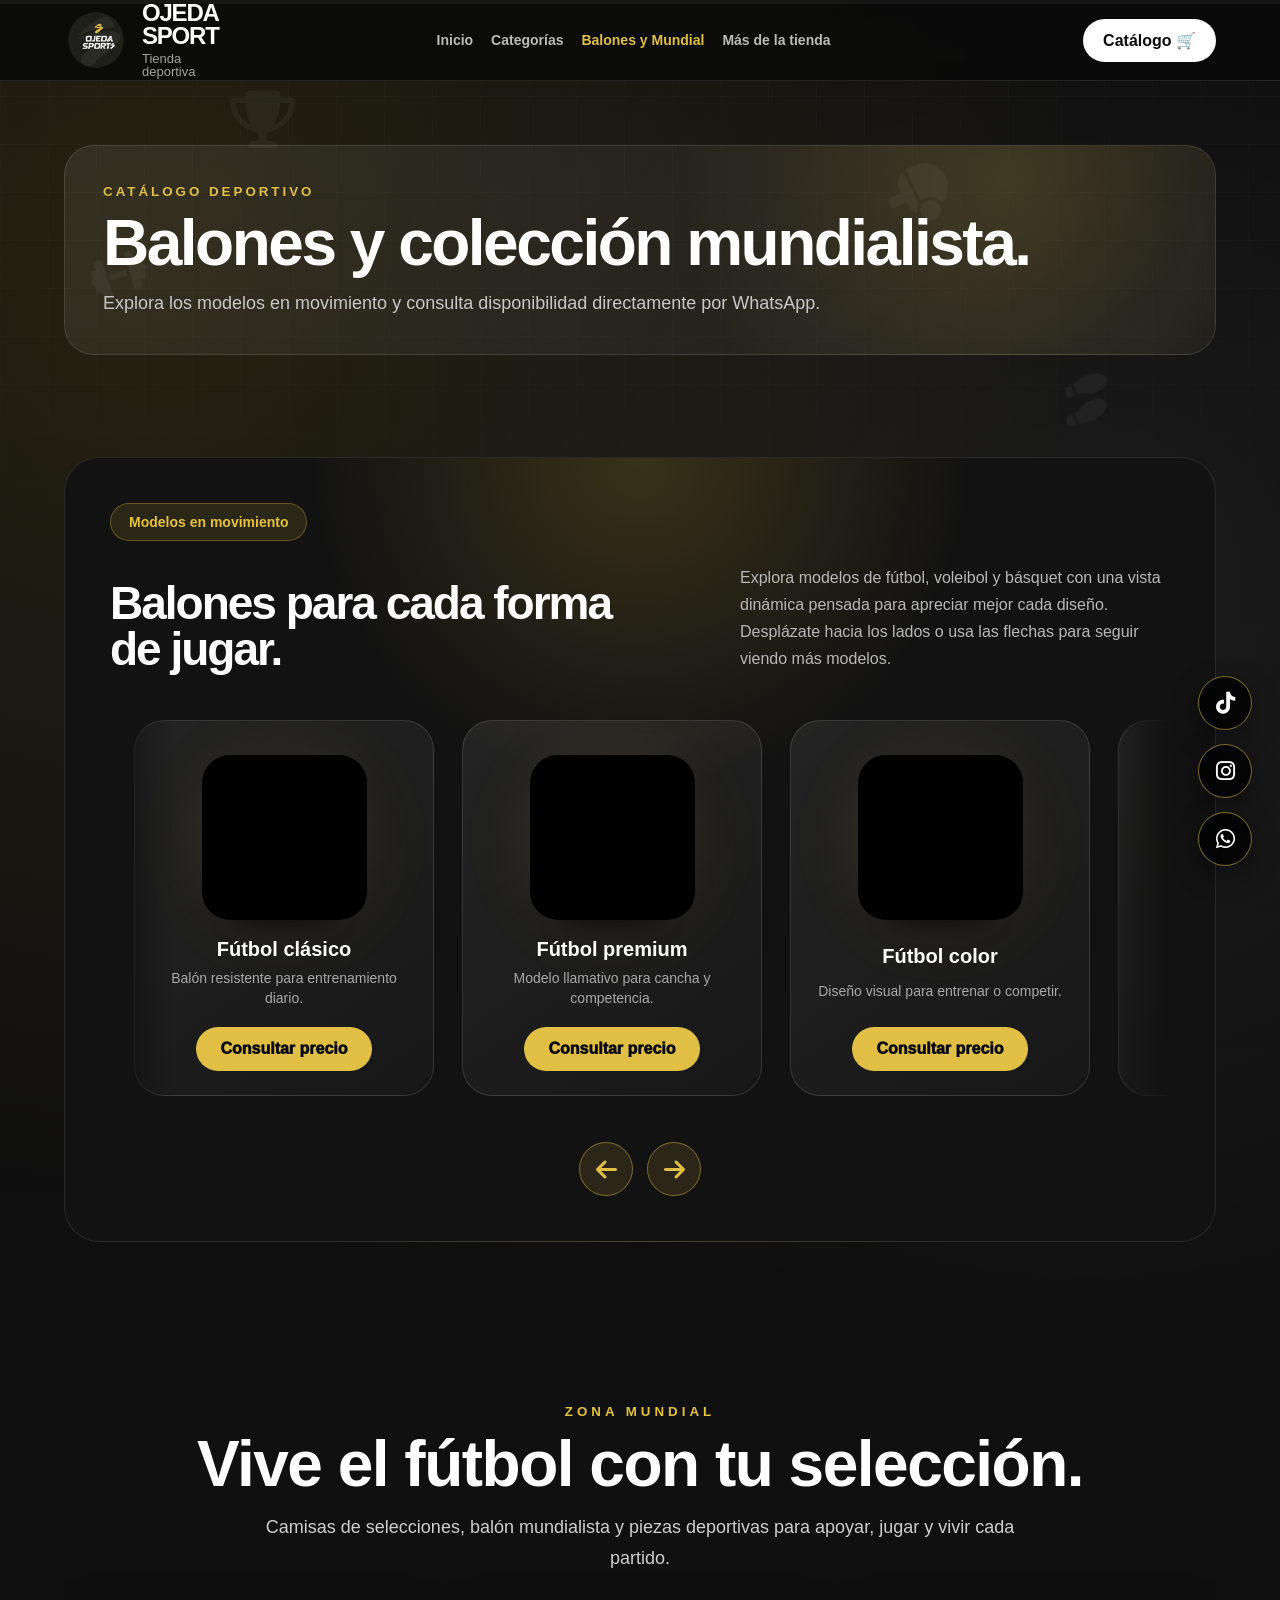
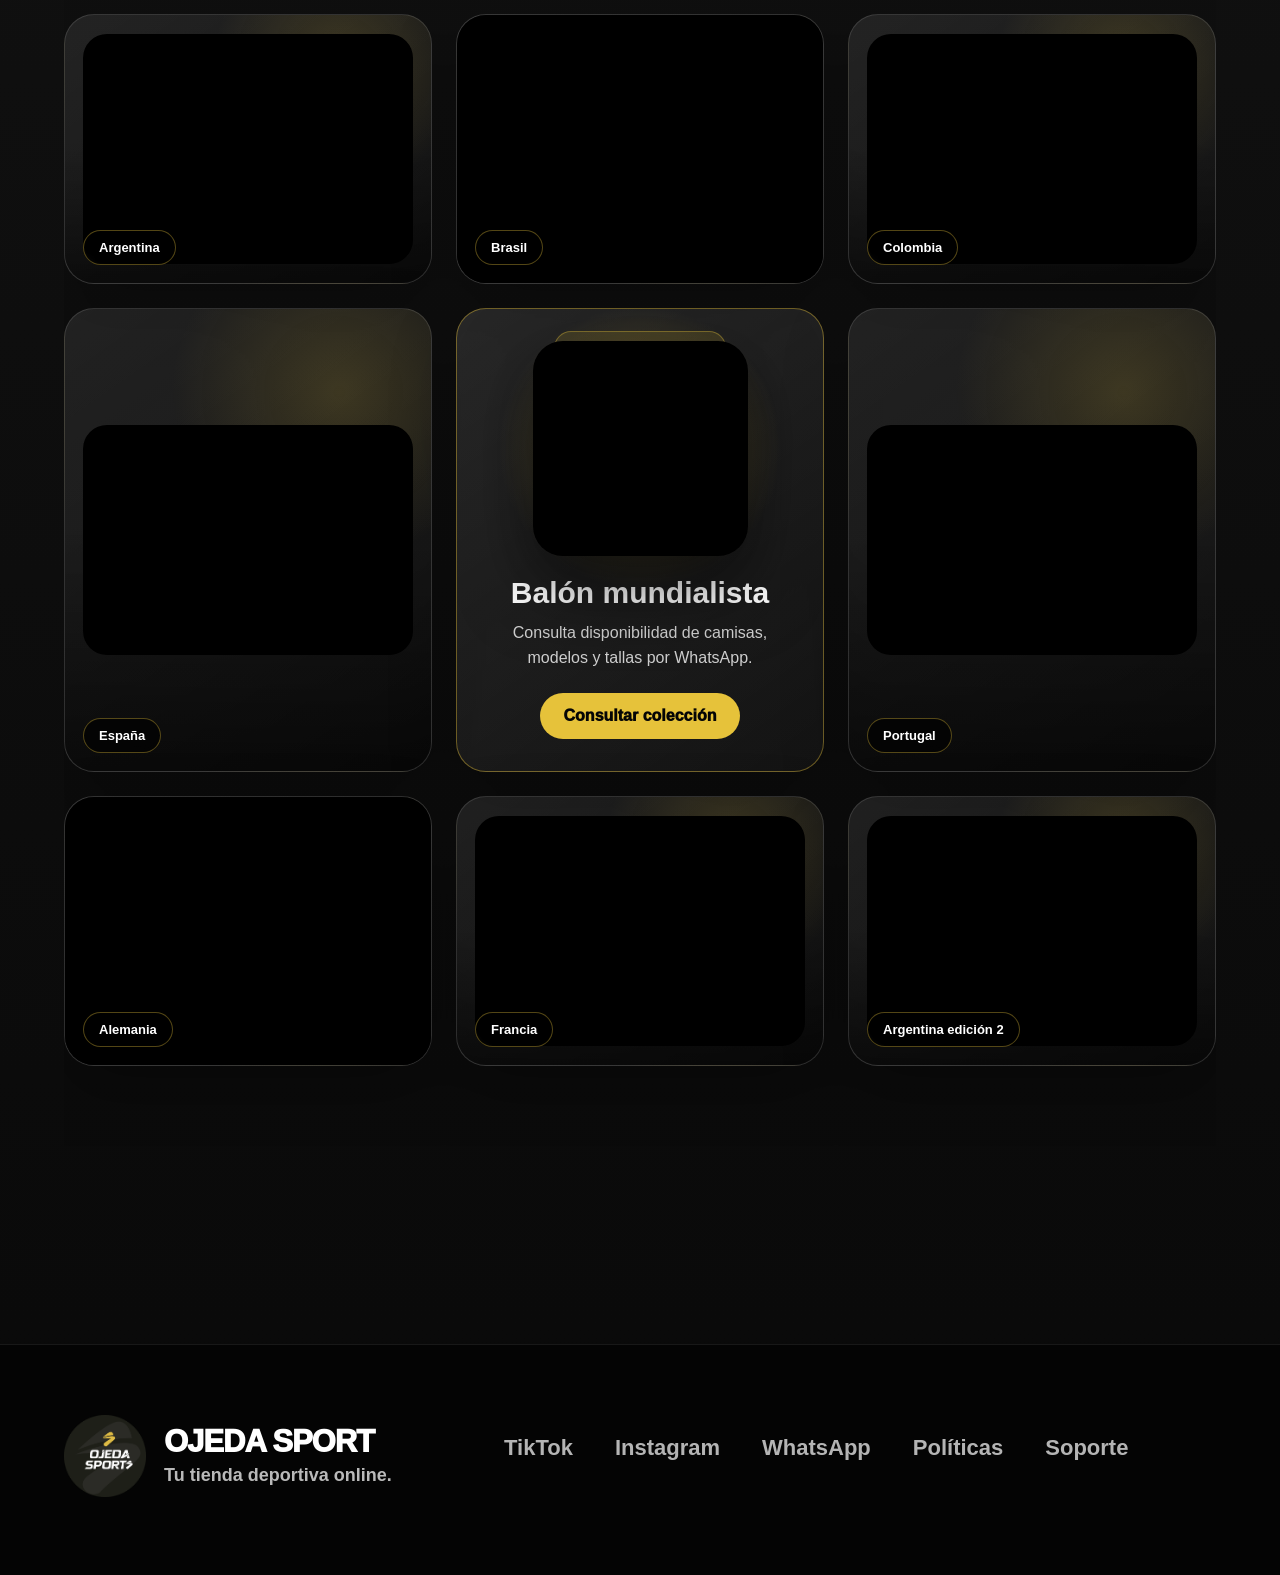
==== deportes.html @ 6fe1c3c3 "Divide la web en tres páginas" ====
<!DOCTYPE html>
<html lang="es"><head><meta charset="utf-8"/><meta content="width=device-width, initial-scale=1.0" name="viewport"/><title>Ojeda Sport | Balones y Zona Mundial</title><link href="https://cdnjs.cloudflare.com/ajax/libs/font-awesome/6.5.2/css/all.min.css" rel="stylesheet"/><link href="style.css?v=split-1" rel="stylesheet"/></head><body><div class="global-sport-pattern">
<i class="fa-solid fa-trophy pattern-icon pattern-1"></i>
<i class="fa-solid fa-dumbbell pattern-icon pattern-2"></i>
<i class="fa-solid fa-futbol pattern-icon pattern-3"></i>
<i class="fa-solid fa-shoe-prints pattern-icon pattern-4"></i>
<i class="fa-solid fa-medal pattern-icon pattern-5"></i>
<i class="fa-solid fa-basketball pattern-icon pattern-6"></i>
<i class="fa-solid fa-baseball pattern-icon pattern-7"></i>
<i class="fa-solid fa-table-tennis-paddle-ball pattern-icon pattern-8"></i>
</div><div class="scroll-progress">
<span id="scrollProgress"></span>
</div><header>
<div class="container navbar">
<a aria-label="Ir al inicio de Ojeda Sport" class="logo" href="index.html">
<img alt="Logo Ojeda Sport" class="logo-img" decoding="async" fetchpriority="high" loading="eager" src="https://motivavida49.github.io/ojeda-sport/Logo_negro.png?v=3"/>
<div>
<h2>OJEDA SPORT</h2>
<p>Tienda deportiva</p>
</div>
</a>
<nav aria-label="Páginas principales" class="site-pages-nav">
<a data-page="inicio" href="index.html">Inicio</a>
<a data-page="categorias" href="index.html#nuevos">Categorías</a>
<a class="active-page" data-page="deportes" href="deportes.html">Balones y Mundial</a>
<a data-page="tienda" href="tienda.html">Más de la tienda</a>
</nav>
<a class="cart-btn" href="https://wa.me/584121068677?text=Hola,%20quiero%20consultar%20el%20catálogo%20disponible" rel="noopener" target="_blank">Catálogo 🛒</a>
</div>
</header><div aria-label="Páginas principales" class="mobile-page-tabs">
<a data-page="inicio" href="index.html">Inicio</a>
<a class="active-page" data-page="deportes" href="deportes.html">Balones y Mundial</a>
<a data-page="tienda" href="tienda.html">Más de la tienda</a>
</div><main><section class="container section page-intro">
<div class="page-intro-box">
<small>Catálogo deportivo</small>
<h1>Balones y colección mundialista.</h1>
<p>Explora los modelos en movimiento y consulta disponibilidad directamente por WhatsApp.</p>
</div>
</section><section class="container section" id="balones">
<div class="real-balls-section">
<div class="real-balls-header">
<div>
<span class="badge">Modelos en movimiento</span>
<h2>Balones para cada forma de jugar.</h2>
</div>
<p>
        Explora modelos de fútbol, voleibol y básquet con una vista dinámica pensada para apreciar mejor cada diseño. Desplázate hacia los lados o usa las flechas para seguir viendo más modelos.
      </p>
</div>
<div class="balls-slider" id="ballsSlider">
<div class="balls-track" id="ballsTrack">
<div class="ball-card-real">
<div class="real-ball-wrap video-ball-wrap">
<video autoplay="" class="ball-video-3d" loop="" muted="" playsinline="" preload="auto">
<source src="balon-futbol-1.mp4" type="video/mp4"/>
</video>
</div>
<h3>Fútbol clásico</h3>
<p>Balón resistente para entrenamiento diario.</p>
<a class="ball-price" href="https://wa.me/584121068677?text=Hola,%20quiero%20consultar%20el%20precio%20de%20un%20bal%C3%B3n%20de%20f%C3%BAtbol." rel="noopener" target="_blank">Consultar precio</a>
</div>
<div class="ball-card-real">
<div class="real-ball-wrap video-ball-wrap">
<video autoplay="" class="ball-video-3d" loop="" muted="" playsinline="" preload="auto">
<source src="balon-futbol-2.mp4" type="video/mp4"/>
</video>
</div>
<h3>Fútbol premium</h3>
<p>Modelo llamativo para cancha y competencia.</p>
<a class="ball-price" href="https://wa.me/584121068677?text=Hola,%20quiero%20consultar%20el%20precio%20de%20un%20bal%C3%B3n%20de%20f%C3%BAtbol." rel="noopener" target="_blank">Consultar precio</a>
</div>
<div class="ball-card-real">
<div class="real-ball-wrap video-ball-wrap">
<video autoplay="" class="ball-video-3d" loop="" muted="" playsinline="" preload="auto">
<source src="balon-futbol-3.mp4" type="video/mp4"/>
</video>
</div>
<h3>Fútbol color</h3>
<p>Diseño visual para entrenar o competir.</p>
<a class="ball-price" href="https://wa.me/584121068677?text=Hola,%20quiero%20consultar%20el%20precio%20de%20un%20bal%C3%B3n%20de%20f%C3%BAtbol." rel="noopener" target="_blank">Consultar precio</a>
</div>
<div class="ball-card-real">
<div class="real-ball-wrap video-ball-wrap">
<video autoplay="" class="ball-video-3d" loop="" muted="" playsinline="" preload="auto">
<source src="balon-voleibol-1.mp4" type="video/mp4"/>
</video>
</div>
<h3>Voleibol clásico</h3>
<p>Diseño liviano con buen agarre.</p>
<a class="ball-price" href="https://wa.me/584121068677?text=Hola,%20quiero%20consultar%20el%20precio%20de%20un%20bal%C3%B3n%20de%20voleibol." rel="noopener" target="_blank">Consultar precio</a>
</div>
<div class="ball-card-real">
<div class="real-ball-wrap video-ball-wrap">
<video autoplay="" class="ball-video-3d" loop="" muted="" playsinline="" preload="auto">
<source src="balon-voleibol-2.mp4" type="video/mp4"/>
</video>
</div>
<h3>Voleibol pro</h3>
<p>Ideal para prácticas, torneos y partidos.</p>
<a class="ball-price" href="https://wa.me/584121068677?text=Hola,%20quiero%20consultar%20el%20precio%20de%20un%20bal%C3%B3n%20de%20voleibol." rel="noopener" target="_blank">Consultar precio</a>
</div>
<div class="ball-card-real">
<div class="real-ball-wrap video-ball-wrap">
<video autoplay="" class="ball-video-3d" loop="" muted="" playsinline="" preload="auto">
<source src="balon-voleibol-3.mp4" type="video/mp4"/>
</video>
</div>
<h3>Voleibol color</h3>
<p>Modelo visual para mayor presencia en juego.</p>
<a class="ball-price" href="https://wa.me/584121068677?text=Hola,%20quiero%20consultar%20el%20precio%20de%20un%20bal%C3%B3n%20de%20voleibol." rel="noopener" target="_blank">Consultar precio</a>
</div>
<div class="ball-card-real">
<div class="real-ball-wrap video-ball-wrap">
<video autoplay="" class="ball-video-3d" loop="" muted="" playsinline="" preload="auto">
<source src="balon-basquet-1.mp4" type="video/mp4"/>
</video>
</div>
<h3>Básquet clásico</h3>
<p>Textura firme para mejor control del bote.</p>
<a class="ball-price" href="https://wa.me/584121068677?text=Hola,%20quiero%20consultar%20el%20precio%20de%20un%20bal%C3%B3n%20de%20b%C3%A1squet." rel="noopener" target="_blank">Consultar precio</a>
</div>
<div class="ball-card-real">
<div class="real-ball-wrap video-ball-wrap">
<video autoplay="" class="ball-video-3d" loop="" muted="" playsinline="" preload="auto">
<source src="balon-basquet-2.mp4" type="video/mp4"/>
</video>
</div>
<h3>Básquet street</h3>
<p>Modelo urbano para juego exterior.</p>
<a class="ball-price" href="https://wa.me/584121068677?text=Hola,%20quiero%20consultar%20el%20precio%20de%20un%20bal%C3%B3n%20de%20b%C3%A1squet." rel="noopener" target="_blank">Consultar precio</a>
</div>
</div>
</div>
<div class="slider-actions">
<button aria-label="Ver balones anteriores" class="slider-btn" id="prevBalls" onclick="document.getElementById('ballsSlider').scrollBy({ left: -360, behavior: 'smooth' })" type="button">
<i class="fa-solid fa-arrow-left"></i>
</button>
<button aria-label="Ver más balones" class="slider-btn" id="nextBalls" onclick="document.getElementById('ballsSlider').scrollBy({ left: 360, behavior: 'smooth' })" type="button">
<i class="fa-solid fa-arrow-right"></i>
</button>
</div>
</div>
</section><section class="container section mundial-section" id="mundial">
<div class="section-title mundial-title">
<small>Zona Mundial</small>
<h2>Vive el fútbol con tu selección.</h2>
<p>
      Camisas de selecciones, balón mundialista y piezas deportivas para apoyar, jugar y vivir cada partido.
    </p>
</div>
<div class="worldcup-grid">
<div class="jersey-card" data-video="camisa-argentina.mp4">
<video class="jersey-video" loop="" muted="" playsinline="" preload="none">
<source data-src="camisa-argentina.mp4" type="video/mp4"/>
</video>
<span>Argentina</span>
</div>
<div class="jersey-card jersey-card-contain" data-video="camisa-brasil.mp4">
<video class="jersey-video jersey-video-contain" loop="" muted="" playsinline="" preload="none">
<source data-src="camisa-brasil.mp4" type="video/mp4"/>
</video>
<span>Brasil</span>
</div>
<div class="jersey-card" data-video="camisa-colombia.mp4">
<video class="jersey-video" loop="" muted="" playsinline="" preload="none">
<source data-src="camisa-colombia.mp4" type="video/mp4"/>
</video>
<span>Colombia</span>
</div>
<div class="jersey-card" data-video="camisa-espana.mp4">
<video class="jersey-video" loop="" muted="" playsinline="" preload="none">
<source data-src="camisa-espana.mp4" type="video/mp4"/>
</video>
<span>España</span>
</div>
<div class="worldcup-center">
<div class="worldcup-badge">Colección mundialista</div>
<video class="worldcup-ball-video" loop="" muted="" playsinline="" preload="none">
<source data-src="balon-mundial.mp4" type="video/mp4"/>
</video>
<h3>Balón mundialista</h3>
<p>Consulta disponibilidad de camisas, modelos y tallas por WhatsApp.</p>
<a class="worldcup-btn" href="https://wa.me/584121068677?text=Hola,%20quiero%20consultar%20la%20colecci%C3%B3n%20mundialista%20disponible." rel="noopener" target="_blank">
        Consultar colección
      </a>
</div>
<div class="jersey-card" data-video="camisa-portugal.mp4">
<video class="jersey-video" loop="" muted="" playsinline="" preload="none">
<source data-src="camisa-portugal.mp4" type="video/mp4"/>
</video>
<span>Portugal</span>
</div>
<div class="jersey-card jersey-card-contain" data-video="camisa-alemania.mp4">
<video class="jersey-video jersey-video-contain" loop="" muted="" playsinline="" preload="none">
<source data-src="camisa-alemania.mp4" type="video/mp4"/>
</video>
<span>Alemania</span>
</div>
<div class="jersey-card" data-video="camisa-francia.mp4">
<video class="jersey-video" loop="" muted="" playsinline="" preload="none">
<source data-src="camisa-francia.mp4" type="video/mp4"/>
</video>
<span>Francia</span>
</div>
<div class="jersey-card" data-video="camisa-argentina-2.mp4">
<video class="jersey-video" loop="" muted="" playsinline="" preload="none">
<source data-src="camisa-argentina-2.mp4" type="video/mp4"/>
</video>
<span>Argentina edición 2</span>
</div>
</div>
</section><section class="container section page-switcher">
<div class="page-switcher-box">
<div class="page-switcher-copy"><strong>Continúa en la tienda</strong><span>Mira ofertas, videos, accesorios e información de compra.</span></div>
<div class="page-switcher-actions"><a class="page-secondary" href="index.html">← Volver al inicio</a><a class="page-primary" href="tienda.html">Ver el resto de la tienda →</a></div>
</div>
</section></main><div class="floating-social">
<a href="https://www.tiktok.com/@ojedasportss?_r=1&amp;_t=ZS-96QRAnDXPbF" rel="noopener" target="_blank" title="TikTok"><i class="fa-brands fa-tiktok"></i></a>
<a href="https://www.instagram.com/ojedasportss?igsh=MXhkYnZ6b25zdWFqNQ==" rel="noopener" target="_blank" title="Instagram"><i class="fa-brands fa-instagram"></i></a>
<a href="https://wa.me/584121068677" rel="noopener" target="_blank" title="WhatsApp"><i class="fa-brands fa-whatsapp"></i></a>
</div><footer class="footer-final-section" id="contacto">
<div class="container footer-final-wrap">
<div class="footer-brand">
<img alt="Logo Ojeda Sport" decoding="async" loading="lazy" src="https://motivavida49.github.io/ojeda-sport/Logo_negro.png?v=3"/>
<div>
<h2>OJEDA SPORT</h2>
<p>Tu tienda deportiva online.</p>
</div>
</div>
<div class="footer-links footer-links-final">
<a href="https://www.tiktok.com/@ojedasportss?_r=1&amp;_t=ZS-96QRAnDXPbF" rel="noopener" target="_blank">TikTok</a>
<a href="https://www.instagram.com/ojedasportss?igsh=MXhkYnZ6b25zdWFqNQ==" rel="noopener" target="_blank">Instagram</a>
<a href="https://wa.me/584121068677" rel="noopener" target="_blank">WhatsApp</a>
<a href="#">Políticas</a>
<a href="#">Soporte</a>
</div>
</div>
</footer><script defer="" src="script.js?v=split-1"></script></body></html>
---- style.css ----
html {
      scroll-behavior: smooth;
      scroll-padding-top: 95px;
    }

    html::-webkit-scrollbar {
      width: 10px;
    }

    html::-webkit-scrollbar-track {
      background: #0b0b0b;
    }

    html::-webkit-scrollbar-thumb {
      background: linear-gradient(#e6c23a, #8d741b);
      border-radius: 999px;
    }
    * {
      margin: 0;
      padding: 0;
      box-sizing: border-box;
      font-family: Arial, Helvetica, sans-serif;
    }

    body {
      background:
        radial-gradient(circle at 12% 8%, rgba(230, 194, 58, 0.12), transparent 30%),
        radial-gradient(circle at 85% 18%, rgba(255, 255, 255, 0.06), transparent 28%),
        linear-gradient(180deg, #0b0b0b 0%, #101010 45%, #090909 100%);
      color: #ffffff;
      overflow-x: hidden;
    }

    body::before {
      content: "";
      position: fixed;
      inset: 0;
      pointer-events: none;
      background-image: linear-gradient(rgba(255,255,255,0.025) 1px, transparent 1px), linear-gradient(90deg, rgba(255,255,255,0.025) 1px, transparent 1px);
      background-size: 48px 48px;
      mask-image: linear-gradient(to bottom, black, transparent 80%);
      z-index: -1;
    }

    ::selection {
      background: #e6c23a;
      color: #0b0b0b;
    }

    a {
      text-decoration: none;
      color: inherit;
    }

    .container {
      width: 90%;
      max-width: 1200px;
      margin: auto;
    }

    header {
      width: 100%;
      position: sticky;
      top: 0;
      z-index: 100;
      background: rgba(11, 11, 11, 0.95);
      border-bottom: 1px solid rgba(255, 255, 255, 0.1);
      backdrop-filter: blur(10px);
    }

    .navbar {
      height: 80px;
      display: flex;
      align-items: center;
      justify-content: space-between;
    }

    .logo {
      display: flex;
      align-items: center;
      gap: 12px;
    }

    .logo-img {
      width: 62px;
      height: 62px;
      object-fit: contain;
      background: #ffffff;
      border-radius: 50%;
      padding: 4px;
      border: 1px solid rgba(230, 194, 58, 0.45);
    }

    .logo h2 {
      font-size: 24px;
      letter-spacing: -1px;
    }

    .logo p {
      font-size: 12px;
      color: #999;
    }

    nav {
      display: flex;
      gap: 18px;
    }

    nav a {
      color: #cccccc;
      font-size: 15px;
      transition: 0.3s;
    }

    nav a:hover {
      color: #e6c23a;
    }

    .cart-btn {
      background: #ffffff;
      color: #0b0b0b;
      padding: 12px 20px;
      border-radius: 30px;
      font-weight: 700;
      transition: 0.3s;
    }

    .cart-btn:hover {
      background: #e6c23a;
    }

    .hero {
      min-height: 85vh;
      display: grid;
      grid-template-columns: 1.1fr 0.9fr;
      gap: 50px;
      align-items: center;
      padding: 70px 0;
    }

    .badge {
      display: inline-block;
      background: rgba(230, 194, 58, 0.12);
      color: #e6c23a;
      border: 1px solid rgba(230, 194, 58, 0.32);
      padding: 10px 18px;
      border-radius: 30px;
      font-size: 14px;
      font-weight: 700;
      margin-bottom: 25px;
    }

    .hero h1 {
      font-size: 68px;
      line-height: 0.95;
      letter-spacing: -3px;
      margin-bottom: 25px;
    }

    .hero h1 span {
      color: #e6c23a;
    }

    .hero p {
      max-width: 560px;
      color: #bbbbbb;
      font-size: 18px;
      line-height: 1.7;
      margin-bottom: 35px;
    }

    .hero-buttons {
      display: flex;
      gap: 15px;
      flex-wrap: wrap;
    }

    .btn-primary,
    .btn-secondary {
      padding: 16px 28px;
      border-radius: 35px;
      font-weight: 800;
      transition: 0.3s;
      display: inline-block;
    }

    .btn-primary {
      background: #e6c23a;
      color: #0b0b0b;
    }

    .btn-primary:hover {
      transform: translateY(-3px);
      box-shadow: 0 15px 30px rgba(230, 194, 58, 0.22);
    }

    .btn-secondary {
      border: 1px solid rgba(255, 255, 255, 0.2);
      color: #ffffff;
    }

    .btn-secondary:hover {
      border-color: #e6c23a;
      color: #e6c23a;
    }

    .hero-image {
      position: relative;
      border-radius: 35px;
      overflow: hidden;
      border: 1px solid rgba(255, 255, 255, 0.12);
      background: #161616;
      padding: 15px;
    }

    .hero-image img {
      width: 100%;
      height: 520px;
      object-fit: cover;
      border-radius: 25px;
      display: block;
    }

    .offer-box {
      position: absolute;
      left: 35px;
      right: 35px;
      bottom: 35px;
      background: rgba(0, 0, 0, 0.78);
      backdrop-filter: blur(12px);
      padding: 22px;
      border-radius: 25px;
      border: 1px solid rgba(255, 255, 255, 0.15);
    }

    .offer-box small {
      color: #e6c23a;
      font-weight: 800;
    }

    .offer-box h3 {
      margin-top: 8px;
      font-size: 26px;
    }

    .section {
      padding: 80px 0;
    }

    .reveal {
      opacity: 0;
      transform: translateY(45px) scale(0.985);
      transition: opacity 0.8s ease, transform 0.8s ease;
    }

    .reveal.show {
      opacity: 1;
      transform: translateY(0) scale(1);
    }

    .scroll-progress {
      position: fixed;
      top: 0;
      left: 0;
      width: 100%;
      height: 4px;
      z-index: 999;
      background: rgba(255, 255, 255, 0.05);
    }

    #scrollProgress {
      display: block;
      width: 0%;
      height: 100%;
      background: linear-gradient(90deg, #e6c23a, #ffffff, #e6c23a);
      box-shadow: 0 0 18px rgba(230, 194, 58, 0.55);
    }

    .page-nav {
      position: fixed;
      left: 22px;
      top: 50%;
      transform: translateY(-50%);
      z-index: 220;
      display: grid;
      gap: 14px;
    }

    .page-nav a {
      position: relative;
      width: 12px;
      height: 12px;
      border-radius: 50%;
      background: rgba(255, 255, 255, 0.22);
      border: 1px solid rgba(255, 255, 255, 0.25);
      transition: 0.3s;
    }

    .page-nav a::after {
      content: attr(data-label);
      position: absolute;
      left: 22px;
      top: 50%;
      transform: translateY(-50%) translateX(-8px);
      opacity: 0;
      pointer-events: none;
      padding: 7px 11px;
      border-radius: 999px;
      background: rgba(11, 11, 11, 0.9);
      border: 1px solid rgba(230, 194, 58, 0.35);
      color: #e6c23a;
      font-size: 12px;
      font-weight: 900;
      white-space: nowrap;
      backdrop-filter: blur(10px);
      transition: 0.3s;
    }

    .page-nav a:hover::after,
    .page-nav a.active::after {
      opacity: 1;
      transform: translateY(-50%) translateX(0);
    }

    .page-nav a.active {
      background: #e6c23a;
      box-shadow: 0 0 0 7px rgba(230, 194, 58, 0.13), 0 0 22px rgba(230, 194, 58, 0.6);
      border-color: #e6c23a;
    }

    main > section {
      scroll-snap-align: start;
    }

    @media (min-width: 951px) {
      html {
        scroll-snap-type: y proximity;
      }
    }

    .section-title {
      margin-bottom: 40px;
    }

    .section-title small {
      color: #e6c23a;
      font-weight: 900;
      letter-spacing: 3px;
      text-transform: uppercase;
    }

    .section-title h2 {
      margin-top: 12px;
      font-size: 42px;
      letter-spacing: -1.5px;
    }

    .categories {
      display: grid;
      grid-template-columns: repeat(4, 1fr);
      gap: 20px;
    }

    .category-card {
      background: rgba(255, 255, 255, 0.04);
      border: 1px solid rgba(255, 255, 255, 0.1);
      padding: 28px;
      border-radius: 28px;
      transition: 0.3s;
    }

    .category-card:hover {
      transform: translateY(-5px);
      border-color: rgba(230, 194, 58, 0.52);
      background: rgba(182, 255, 0, 0.08);
    }

    .category-icon {
      width: 55px;
      height: 55px;
      display: grid;
      place-items: center;
      border-radius: 18px;
      background: linear-gradient(145deg, #ffffff, #d6d6d6);
      color: #0b0b0b;
      margin-bottom: 24px;
      position: relative;
      font-size: 12px;
      font-weight: 900;
      letter-spacing: 1px;
      box-shadow: inset -8px -8px 16px rgba(0, 0, 0, 0.12), inset 8px 8px 16px rgba(255, 255, 255, 0.7);
    }

    .category-icon::after {
      content: "";
      position: absolute;
      width: 22px;
      height: 2px;
      bottom: 13px;
      background: #e6c23a;
      border-radius: 99px;
    }

    .category-card h3 {
      font-size: 22px;
      margin-bottom: 10px;
    }

    .category-card p {
      color: #aaaaaa;
      line-height: 1.6;
      font-size: 15px;
    }

    .real-balls-section {
      position: relative;
      overflow: hidden;
      padding: 45px;
      border-radius: 35px;
      background: radial-gradient(circle at 50% 0%, rgba(230, 194, 58, 0.18), transparent 34%), #121212;
      border: 1px solid rgba(255, 255, 255, 0.1);
    }

    .real-balls-header {
      display: flex;
      justify-content: space-between;
      align-items: end;
      gap: 25px;
      margin-bottom: 38px;
    }

    .real-balls-header h2 {
      font-size: 46px;
      line-height: 1;
      letter-spacing: -2px;
      margin-top: 14px;
      max-width: 560px;
    }

    .real-balls-header p {
      color: #b8b8b8;
      line-height: 1.7;
      max-width: 430px;
    }

    .balls-slider {
      width: 100%;
      overflow-x: auto;
      overflow-y: hidden;
      padding: 35px 0 25px;
      scroll-behavior: smooth;
      scroll-snap-type: x mandatory;
      mask-image: linear-gradient(to right, transparent, black 6%, black 94%, transparent);
    }

    .balls-slider::-webkit-scrollbar {
      height: 8px;
    }

    .balls-slider::-webkit-scrollbar-track {
      background: rgba(255, 255, 255, 0.08);
      border-radius: 999px;
    }

    .balls-slider::-webkit-scrollbar-thumb {
      background: #e6c23a;
      border-radius: 999px;
    }

    .balls-track {
      display: flex;
      width: max-content;
      gap: 28px;
      padding: 0 20px;
    }

    .slider-actions {
      display: flex;
      justify-content: flex-end;
      gap: 12px;
      margin-top: 10px;
    }

    .slider-btn {
      width: 48px;
      height: 48px;
      border: 1px solid rgba(230, 194, 58, 0.35);
      background: rgba(255, 255, 255, 0.06);
      color: #ffffff;
      border-radius: 50%;
      cursor: pointer;
      font-size: 24px;
      font-weight: 900;
      transition: 0.3s;
    }

    .slider-btn:hover {
      background: #e6c23a;
      color: #0b0b0b;
    }

    .ball-card-real {
      width: 235px;
      min-width: 235px;
      min-height: 310px;
      display: flex;
      flex-direction: column;
      align-items: center;
      justify-content: space-between;
      padding: 24px 18px;
      border-radius: 30px;
      background: linear-gradient(145deg, rgba(255, 255, 255, 0.08), rgba(255, 255, 255, 0.025));
      border: 1px solid rgba(255, 255, 255, 0.12);
      position: relative;
      overflow: hidden;
      scroll-snap-align: center;
    }

    .ball-card-real::before {
      content: "";
      position: absolute;
      width: 160px;
      height: 160px;
      top: 40px;
      left: 50%;
      transform: translateX(-50%);
      background: rgba(230, 194, 58, 0.1);
      filter: blur(35px);
      border-radius: 50%;
    }

    .real-ball-wrap {
      position: relative;
      width: 165px;
      height: 185px;
      display: grid;
      place-items: center;
      perspective: 900px;
      animation: floatRealBall 3.8s ease-in-out infinite;
    }

    .real-ball-wrap::after {
      content: "";
      position: absolute;
      width: 110px;
      height: 20px;
      bottom: 2px;
      border-radius: 50%;
      background: rgba(0, 0, 0, 0.55);
      filter: blur(10px);
      animation: realShadow 3.8s ease-in-out infinite;
    }

    .ball-photo-3d {
      position: relative;
      z-index: 2;
      width: 175px;
      height: 175px;
      border-radius: 50%;
      object-fit: cover;
      animation: spinRealBall 5.5s linear infinite;
      transform-style: preserve-3d;
      filter: drop-shadow(0 28px 28px rgba(0, 0, 0, 0.48));
      box-shadow:
        inset -28px -34px 42px rgba(0, 0, 0, 0.38),
        inset 22px 18px 30px rgba(255, 255, 255, 0.32),
        0 20px 45px rgba(0, 0, 0, 0.35);
      background: #ffffff;
    }

    .real-ball-wrap::before {
      content: "";
      position: absolute;
      z-index: 3;
      width: 175px;
      height: 175px;
      border-radius: 50%;
      background:
        radial-gradient(circle at 28% 22%, rgba(255, 255, 255, 0.55), transparent 20%),
        radial-gradient(circle at 68% 80%, rgba(0, 0, 0, 0.28), transparent 35%);
      pointer-events: none;
      animation: spinRealBall 5.5s linear infinite;
    }

    .ball-card-real:nth-child(2n) .real-ball-wrap {
      animation-delay: 0.7s;
    }

    .ball-card-real:nth-child(3n) .real-ball-wrap {
      animation-delay: 1.3s;
    }

    .ball-card-real h3 {
      position: relative;
      z-index: 2;
      font-size: 20px;
      text-align: center;
      margin-top: 8px;
    }

    .ball-card-real p {
      position: relative;
      z-index: 2;
      color: #a9a9a9;
      font-size: 14px;
      text-align: center;
      margin-top: 8px;
      line-height: 1.4;
    }

    .ball-price {
      position: relative;
      z-index: 2;
      margin-top: 15px;
      padding: 9px 16px;
      border-radius: 999px;
      background: #e6c23a;
      color: #0b0b0b;
      font-weight: 900;
    }

    @keyframes floatRealBall {
      0%, 100% {
        transform: translateY(0);
      }
      50% {
        transform: translateY(-22px);
      }
    }

    @keyframes spinRealBall {
      from {
        transform: rotateY(0deg) rotateZ(-5deg);
      }
      to {
        transform: rotateY(360deg) rotateZ(-5deg);
      }
    }

    @keyframes realShadow {
      0%, 100% {
        transform: scale(1);
        opacity: 0.5;
      }
      50% {
        transform: scale(0.72);
        opacity: 0.22;
      }
    }

    .training-paths {
      display: grid;
      grid-template-columns: repeat(4, 1fr);
      gap: 20px;
    }

    .path-card {
      position: relative;
      overflow: hidden;
      min-height: 260px;
      padding: 28px;
      border-radius: 30px;
      background: linear-gradient(145deg, rgba(255, 255, 255, 0.08), rgba(255, 255, 255, 0.02));
      border: 1px solid rgba(255, 255, 255, 0.1);
      transition: 0.3s;
    }

    .path-card:hover {
      transform: translateY(-6px);
      border-color: rgba(230, 194, 58, 0.5);
      background: linear-gradient(145deg, rgba(230, 194, 58, 0.14), rgba(255, 255, 255, 0.03));
    }

    .path-card::after {
      content: "";
      position: absolute;
      width: 130px;
      height: 130px;
      right: -35px;
      bottom: -35px;
      border-radius: 50%;
      background: rgba(230, 194, 58, 0.13);
      filter: blur(2px);
    }

    .path-icon {
      width: 58px;
      height: 58px;
      display: grid;
      place-items: center;
      border-radius: 20px;
      background: linear-gradient(145deg, #e6c23a, #9f8422);
      color: #0b0b0b;
      font-size: 13px;
      font-weight: 1000;
      letter-spacing: 1px;
      margin-bottom: 22px;
      box-shadow: 0 15px 35px rgba(230, 194, 58, 0.18);
    }

    .path-card h3 {
      font-size: 23px;
      margin-bottom: 12px;
    }

    .path-card p {
      color: #b8b8b8;
      line-height: 1.6;
      font-size: 15px;
      margin-bottom: 18px;
    }

    .mini-list {
      position: relative;
      z-index: 2;
      display: flex;
      flex-wrap: wrap;
      gap: 8px;
    }

    .mini-list span {
      padding: 7px 10px;
      border-radius: 999px;
      background: rgba(255, 255, 255, 0.08);
      border: 1px solid rgba(255, 255, 255, 0.1);
      color: #e8e8e8;
      font-size: 12px;
      font-weight: 800;
    }

    .gear-section {
      display: grid;
      grid-template-columns: 0.9fr 1.1fr;
      gap: 35px;
      align-items: center;
      padding: 45px;
      border-radius: 35px;
      background: radial-gradient(circle at 20% 0%, rgba(230, 194, 58, 0.18), transparent 34%), #121212;
      border: 1px solid rgba(255, 255, 255, 0.1);
      overflow: hidden;
    }

    .gear-copy h2 {
      font-size: 46px;
      line-height: 1;
      letter-spacing: -2px;
      margin: 14px 0 18px;
    }

    .gear-copy p {
      color: #b8b8b8;
      line-height: 1.7;
      max-width: 480px;
      margin-bottom: 25px;
    }

    .gear-grid {
      display: grid;
      grid-template-columns: repeat(2, 1fr);
      gap: 18px;
    }

    .gear-card {
      min-height: 230px;
      padding: 22px;
      border-radius: 28px;
      background: rgba(255, 255, 255, 0.055);
      border: 1px solid rgba(255, 255, 255, 0.1);
      transition: 0.3s;
    }

    .gear-card:hover {
      transform: translateY(-5px) scale(1.01);
      border-color: rgba(230, 194, 58, 0.45);
    }

    .gear-emoji {
      width: 62px;
      height: 62px;
      display: grid;
      place-items: center;
      border-radius: 22px;
      background: linear-gradient(145deg, #ffffff, #dcdcdc);
      color: #0b0b0b;
      font-size: 13px;
      font-weight: 1000;
      letter-spacing: 1px;
      margin-bottom: 20px;
      position: relative;
    }

    .gear-emoji::after {
      content: "";
      position: absolute;
      width: 26px;
      height: 3px;
      bottom: 14px;
      border-radius: 999px;
      background: #e6c23a;
    }

    .gear-card h3 {
      font-size: 21px;
      margin-bottom: 10px;
    }

    .gear-card p {
      color: #aaa;
      line-height: 1.6;
      font-size: 14px;
    }

    .gear-tag {
      display: inline-block;
      margin-top: 16px;
      padding: 8px 12px;
      border-radius: 999px;
      background: rgba(230, 194, 58, 0.14);
      color: #e6c23a;
      font-size: 12px;
      font-weight: 900;
    }

    .accessories-grid {
      display: grid;
      grid-template-columns: repeat(3, 1fr);
      gap: 20px;
    }

    .accessory-card {
      display: flex;
      gap: 18px;
      padding: 24px;
      border-radius: 28px;
      background: rgba(255, 255, 255, 0.04);
      border: 1px solid rgba(255, 255, 255, 0.1);
      transition: 0.3s;
    }

    .accessory-card:hover {
      transform: translateY(-5px);
      border-color: rgba(230, 194, 58, 0.45);
      background: rgba(230, 194, 58, 0.08);
    }

    .accessory-icon {
      width: 54px;
      height: 54px;
      min-width: 54px;
      display: grid;
      place-items: center;
      border-radius: 18px;
      background: linear-gradient(145deg, #e6c23a, #9c8121);
      color: #0b0b0b;
      font-size: 12px;
      font-weight: 1000;
      letter-spacing: 0.8px;
      box-shadow: 0 14px 30px rgba(230, 194, 58, 0.16);
    }

    .accessory-card h3 {
      font-size: 20px;
      margin-bottom: 8px;
    }

    .accessory-card p {
      color: #aaa;
      line-height: 1.6;
      font-size: 14px;
    }

    .guide-box {
      display: grid;
      grid-template-columns: 1fr 1fr;
      gap: 24px;
      padding: 42px;
      border-radius: 35px;
      background: #e6c23a;
      color: #0b0b0b;
    }

    .guide-box h2 {
      font-size: 44px;
      line-height: 1;
      letter-spacing: -2px;
      margin-bottom: 16px;
    }

    .guide-box p {
      color: #202020;
      line-height: 1.7;
      max-width: 460px;
    }

    .guide-list {
      display: grid;
      gap: 14px;
    }

    .guide-item {
      padding: 18px;
      border-radius: 22px;
      background: rgba(255, 255, 255, 0.38);
      border: 1px solid rgba(0, 0, 0, 0.1);
      font-weight: 800;
    }

    .guide-item small {
      display: block;
      margin-top: 5px;
      color: #333;
      font-weight: 600;
      line-height: 1.5;
    }

    .new-arrivals {
      display: grid;
      grid-template-columns: repeat(4, 1fr);
      gap: 22px;
    }

    .arrival-card {
      position: relative;
      overflow: hidden;
      min-height: 340px;
      padding: 22px;
      border-radius: 30px;
      background: linear-gradient(145deg, rgba(255,255,255,0.08), rgba(255,255,255,0.025));
      border: 1px solid rgba(255,255,255,0.1);
      transition: 0.3s;
    }

    .arrival-card:hover {
      transform: translateY(-7px);
      border-color: rgba(230, 194, 58, 0.5);
    }

    .arrival-visual {
      height: 165px;
      display: grid;
      place-items: center;
      border-radius: 24px;
      background: radial-gradient(circle at 50% 15%, rgba(230, 194, 58, 0.24), transparent 45%), rgba(255,255,255,0.045);
      margin-bottom: 20px;
    }

    .arrival-visual i {
      font-size: 58px;
      color: #e6c23a;
      filter: drop-shadow(0 18px 28px rgba(0,0,0,0.45));
    }

    .arrival-tag {
      position: absolute;
      top: 18px;
      left: 18px;
      padding: 7px 12px;
      border-radius: 999px;
      background: #e6c23a;
      color: #0b0b0b;
      font-size: 12px;
      font-weight: 1000;
    }

    .arrival-card h3 {
      font-size: 21px;
      margin-bottom: 8px;
    }

    .arrival-card p {
      color: #aaa;
      line-height: 1.6;
      font-size: 14px;
      margin-bottom: 18px;
    }

    .wa-btn,
    .add-btn {
      display: inline-flex;
      align-items: center;
      justify-content: center;
      gap: 8px;
      border: none;
      background: #ffffff;
      color: #0b0b0b;
      padding: 11px 16px;
      border-radius: 25px;
      font-weight: 900;
      cursor: pointer;
      transition: 0.3s;
      font-size: 14px;
    }

    .wa-btn:hover,
    .add-btn:hover {
      background: #e6c23a;
      transform: translateY(-2px);
    }

    .video-section {
      display: grid;
      grid-template-columns: 0.85fr 1.15fr;
      gap: 35px;
      align-items: center;
      padding: 45px;
      border-radius: 35px;
      background: radial-gradient(circle at 82% 12%, rgba(230, 194, 58, 0.2), transparent 35%), #121212;
      border: 1px solid rgba(255,255,255,0.1);
    }

    .video-copy h2 {
      font-size: 46px;
      line-height: 1;
      letter-spacing: -2px;
      margin: 14px 0 18px;
    }

    .video-copy p {
      color: #b8b8b8;
      line-height: 1.7;
      max-width: 470px;
    }

    .video-grid {
      display: grid;
      grid-template-columns: repeat(3, 1fr);
      gap: 18px;
    }

    .phone-video {
      min-height: 360px;
      border-radius: 32px;
      padding: 14px;
      background: linear-gradient(145deg, #242424, #050505);
      border: 1px solid rgba(255,255,255,0.14);
      box-shadow: 0 22px 60px rgba(0,0,0,0.36);
      transform: rotate(-2deg);
      transition: 0.3s;
    }

    .phone-video:nth-child(2) {
      transform: translateY(24px) rotate(2deg);
    }

    .phone-video:nth-child(3) {
      transform: rotate(-1deg);
    }

    .phone-video:hover {
      transform: translateY(-8px) rotate(0deg) scale(1.02);
    }

    .phone-screen {
      height: 100%;
      min-height: 330px;
      display: flex;
      flex-direction: column;
      justify-content: space-between;
      border-radius: 24px;
      padding: 20px;
      background: linear-gradient(180deg, rgba(230,194,58,0.18), rgba(255,255,255,0.04)), #0d0d0d;
      overflow: hidden;
      position: relative;
    }

    .phone-screen::before {
      content: "";
      position: absolute;
      inset: 0;
      background: linear-gradient(135deg, transparent 0 45%, rgba(255,255,255,0.12) 50%, transparent 56%);
      transform: translateX(-80%);
      animation: screenShine 5s ease-in-out infinite;
    }

    .play-circle {
      width: 70px;
      height: 70px;
      display: grid;
      place-items: center;
      border-radius: 50%;
      margin: auto;
      background: #e6c23a;
      color: #0b0b0b;
      font-size: 24px;
      box-shadow: 0 0 0 12px rgba(230,194,58,0.13);
      position: relative;
      z-index: 2;
    }

    .phone-screen strong {
      position: relative;
      z-index: 2;
      font-size: 18px;
      line-height: 1.2;
    }

    .phone-screen span {
      position: relative;
      z-index: 2;
      color: #e6c23a;
      font-size: 12px;
      font-weight: 900;
      text-transform: uppercase;
      letter-spacing: 1px;
    }

    @keyframes screenShine {
      0%, 55% { transform: translateX(-90%); }
      100% { transform: translateX(95%); }
    }

    .need-grid {
      display: grid;
      grid-template-columns: repeat(4, 1fr);
      gap: 18px;
    }

    .need-card {
      min-height: 250px;
      padding: 26px;
      border-radius: 30px;
      background: rgba(255,255,255,0.045);
      border: 1px solid rgba(255,255,255,0.1);
      transition: 0.3s;
    }

    .need-card:hover {
      transform: translateY(-6px);
      background: rgba(230,194,58,0.08);
      border-color: rgba(230,194,58,0.45);
    }

    .need-card i {
      font-size: 32px;
      color: #e6c23a;
      margin-bottom: 22px;
    }

    .need-card h3 {
      font-size: 21px;
      margin-bottom: 10px;
    }

    .need-card p {
      color: #aaa;
      line-height: 1.6;
      font-size: 14px;
      margin-bottom: 18px;
    }

    .trust-section {
      display: grid;
      grid-template-columns: 0.9fr 1.1fr;
      gap: 28px;
      align-items: center;
      padding: 45px;
      border-radius: 35px;
      background: #e6c23a;
      color: #0b0b0b;
    }

    .trust-section h2 {
      font-size: 44px;
      line-height: 1;
      letter-spacing: -2px;
      margin-bottom: 16px;
    }

    .trust-section p {
      color: #242424;
      line-height: 1.7;
      max-width: 470px;
    }

    .trust-grid {
      display: grid;
      grid-template-columns: repeat(2, 1fr);
      gap: 14px;
    }

    .trust-item {
      padding: 20px;
      border-radius: 24px;
      background: rgba(255,255,255,0.42);
      border: 1px solid rgba(0,0,0,0.08);
      font-weight: 900;
    }

    .trust-item i {
      display: block;
      font-size: 28px;
      margin-bottom: 12px;
    }

    .trust-item small {
      display: block;
      margin-top: 6px;
      color: #333;
      font-weight: 600;
      line-height: 1.45;
    }

    .testimonials {
      display: grid;
      grid-template-columns: repeat(3, 1fr);
      gap: 20px;
    }

    .testimonial-card {
      padding: 28px;
      border-radius: 30px;
      background: rgba(255,255,255,0.045);
      border: 1px solid rgba(255,255,255,0.1);
    }

    .testimonial-card .quote {
      color: #d7d7d7;
      line-height: 1.7;
      margin: 18px 0;
    }

    .client-line {
      display: flex;
      align-items: center;
      gap: 12px;
    }

    .client-avatar {
      width: 44px;
      height: 44px;
      display: grid;
      place-items: center;
      border-radius: 50%;
      background: #e6c23a;
      color: #0b0b0b;
      font-weight: 1000;
    }

    .products-top {
      display: flex;
      justify-content: space-between;
      align-items: end;
      gap: 20px;
      margin-bottom: 35px;
    }

    .search-box {
      width: 320px;
      background: rgba(255, 255, 255, 0.05);
      border: 1px solid rgba(255, 255, 255, 0.12);
      border-radius: 35px;
      padding: 14px 20px;
      color: #ffffff;
      outline: none;
    }

    .search-box:focus {
      border-color: #e6c23a;
    }

    .products {
      display: grid;
      grid-template-columns: repeat(4, 1fr);
      gap: 22px;
    }

    .product-card {
      background: rgba(255, 255, 255, 0.04);
      border: 1px solid rgba(255, 255, 255, 0.1);
      border-radius: 28px;
      overflow: hidden;
      transition: 0.3s;
    }

    .product-card:hover {
      transform: translateY(-6px);
      border-color: rgba(230, 194, 58, 0.42);
    }

    .product-image {
      height: 245px;
      position: relative;
      overflow: hidden;
    }

    .product-image img {
      width: 100%;
      height: 100%;
      object-fit: cover;
      transition: 0.4s;
    }

    .product-card:hover .product-image img {
      transform: scale(1.07);
    }

    .product-tag {
      position: absolute;
      top: 15px;
      left: 15px;
      background: rgba(0, 0, 0, 0.8);
      color: #e6c23a;
      padding: 7px 12px;
      border-radius: 20px;
      font-size: 12px;
      font-weight: 900;
    }

    .product-info {
      padding: 22px;
    }

    .stars {
      color: #e6c23a;
      font-size: 14px;
      margin-bottom: 10px;
    }

    .product-category {
      color: #888;
      font-size: 14px;
      margin-bottom: 6px;
    }

    .product-info h3 {
      font-size: 20px;
      margin-bottom: 20px;
    }

    .product-bottom {
      display: flex;
      justify-content: space-between;
      align-items: center;
      gap: 10px;
    }

    .price {
      font-size: 24px;
      font-weight: 900;
    }

    

    .promo {
      display: grid;
      grid-template-columns: 1fr 1fr;
      background: #e6c23a;
      color: #0b0b0b;
      border-radius: 35px;
      overflow: hidden;
      margin-top: 30px;
    }

    .promo-content {
      padding: 55px;
    }

    .promo-content small {
      font-weight: 900;
      letter-spacing: 3px;
      text-transform: uppercase;
    }

    .promo-content h2 {
      font-size: 48px;
      letter-spacing: -2px;
      line-height: 1;
      margin: 18px 0;
    }

    .promo-content p {
      color: #202020;
      line-height: 1.7;
      margin-bottom: 28px;
      max-width: 450px;
    }

    .promo-content .btn-dark {
      display: inline-block;
      background: #0b0b0b;
      color: #ffffff;
      padding: 16px 28px;
      border-radius: 30px;
      font-weight: 900;
    }

    .promo img {
      width: 100%;
      height: 100%;
      min-height: 380px;
      object-fit: cover;
    }

    .benefits {
      display: grid;
      grid-template-columns: repeat(3, 1fr);
      gap: 20px;
    }

    .benefit-card {
      padding: 32px;
      border-radius: 28px;
      background: rgba(255, 255, 255, 0.04);
      border: 1px solid rgba(255, 255, 255, 0.1);
    }

    .benefit-card span {
      width: 58px;
      height: 58px;
      display: grid;
      place-items: center;
      border-radius: 20px;
      background: linear-gradient(145deg, #e6c23a, #9c8121);
      color: #0b0b0b;
      font-size: 12px;
      font-weight: 1000;
      letter-spacing: 0.8px;
    }

    .benefit-card h3 {
      margin: 18px 0 10px;
      font-size: 22px;
    }

    .benefit-card p {
      color: #aaaaaa;
      line-height: 1.6;
    }

    .social-section {
      display: grid;
      grid-template-columns: 0.9fr 1.1fr;
      gap: 28px;
      align-items: center;
      padding: 45px;
      border-radius: 35px;
      background: linear-gradient(145deg, rgba(255, 255, 255, 0.08), rgba(255, 255, 255, 0.025));
      border: 1px solid rgba(255, 255, 255, 0.1);
    }

    .social-copy h2 {
      font-size: 44px;
      line-height: 1;
      letter-spacing: -2px;
      margin: 14px 0 18px;
    }

    .social-copy p {
      color: #b8b8b8;
      line-height: 1.7;
      max-width: 460px;
    }

    .social-grid {
      display: grid;
      grid-template-columns: repeat(3, 1fr);
      gap: 16px;
    }

    .social-card {
      min-height: 210px;
      padding: 24px;
      border-radius: 28px;
      background: rgba(255, 255, 255, 0.045);
      border: 1px solid rgba(255, 255, 255, 0.1);
      transition: 0.3s;
    }

    .social-card:hover {
      transform: translateY(-6px);
      border-color: rgba(230, 194, 58, 0.5);
      background: rgba(230, 194, 58, 0.08);
    }

    .social-mark {
      width: 58px;
      height: 58px;
      display: grid;
      place-items: center;
      border-radius: 20px;
      background: #ffffff;
      color: #0b0b0b;
      font-weight: 1000;
      margin-bottom: 22px;
      letter-spacing: 1px;
    }

    .social-card h3 {
      font-size: 21px;
      margin-bottom: 10px;
    }

    .social-card p {
      color: #aaa;
      line-height: 1.6;
      font-size: 14px;
      margin-bottom: 18px;
    }

    .social-card a {
      display: inline-flex;
      padding: 10px 14px;
      border-radius: 999px;
      background: #e6c23a;
      color: #0b0b0b;
      font-size: 13px;
      font-weight: 900;
    }

    .floating-social {
      position: fixed;
      right: 22px;
      bottom: 22px;
      z-index: 200;
      display: grid;
      gap: 10px;
    }

    .floating-social a {
      width: 52px;
      height: 52px;
      display: grid;
      place-items: center;
      border-radius: 50%;
      background: rgba(16, 16, 16, 0.88);
      border: 1px solid rgba(230, 194, 58, 0.45);
      color: #e6c23a;
      font-size: 12px;
      font-weight: 1000;
      backdrop-filter: blur(12px);
      box-shadow: 0 14px 35px rgba(0, 0, 0, 0.35);
      transition: 0.3s;
    }

    .floating-social a:hover {
      transform: translateY(-4px) scale(1.04);
      background: #e6c23a;
      color: #0b0b0b;
    }

    .category-icon i,
    .path-icon i,
    .gear-emoji i,
    .accessory-icon i,
    .benefit-card span i,
    .social-mark i,
    .floating-social i {
      font-size: 24px;
      line-height: 1;
    }

    .floating-social i {
      font-size: 21px;
    }

    footer {
      border-top: 1px solid rgba(255, 255, 255, 0.1);
      padding: 35px 0;
    }

    .footer-content {
      display: flex;
      justify-content: space-between;
      align-items: center;
      gap: 20px;
    }

    .footer-content p {
      color: #888;
      margin-top: 8px;
    }

    .footer-links {
      display: flex;
      gap: 18px;
      color: #aaa;
    }

    .footer-links a:hover {
      color: #e6c23a;
    }

    .hidden {
      display: none;
    }

    @media (max-width: 950px) {
      .training-paths,
      .accessories-grid,
      .social-grid,
      .new-arrivals,
      .need-grid,
      .testimonials {
        grid-template-columns: repeat(2, 1fr);
      }

      .gear-section,
      .guide-box,
      .social-section,
      .video-section,
      .trust-section {
        grid-template-columns: 1fr;
        padding: 30px;
      }

      .gear-copy h2,
      .guide-box h2,
      .social-copy h2,
      .video-copy h2,
      .trust-section h2 {
        font-size: 36px;
      }

      .real-balls-section {
        padding: 30px;
      }

      .real-balls-header {
        flex-direction: column;
        align-items: start;
      }

      .real-balls-header h2 {
        font-size: 36px;
      }

      nav {
        display: none;
      }

      .hero,
      .promo {
        grid-template-columns: 1fr;
      }

      .hero h1 {
        font-size: 52px;
      }

      .categories,
      .products,
      .benefits {
        grid-template-columns: repeat(2, 1fr);
      }

      .products-top {
        align-items: start;
        flex-direction: column;
      }

      .search-box {
        width: 100%;
      }
    }

    @media (max-width: 620px) {
      .training-paths,
      .gear-grid,
      .accessories-grid,
      .social-grid,
      .new-arrivals,
      .video-grid,
      .need-grid,
      .trust-grid,
      .testimonials {
        grid-template-columns: 1fr;
      }

      .accessory-card {
        flex-direction: column;
      }

      .page-nav {
        display: none;
      }

      .floating-social {
        right: 14px;
        bottom: 14px;
      }

      .floating-social a {
        width: 46px;
        height: 46px;
      }

      .real-balls-section {
        padding: 24px 18px;
      }

      .ball-card-real {
        width: 205px;
        min-width: 205px;
      }

      .ball-photo-3d,
      .real-ball-wrap::before {
        width: 145px;
        height: 145px;
      }

      .cart-btn {
        display: none;
      }

      .hero {
        padding: 45px 0;
      }

      .hero h1 {
        font-size: 42px;
        letter-spacing: -2px;
      }

      .hero p {
        font-size: 16px;
      }

      .hero-image img {
        height: 420px;
      }

      .offer-box {
        left: 25px;
        right: 25px;
        bottom: 25px;
      }

      .section-title h2,
      .promo-content h2 {
        font-size: 34px;
      }

      .categories,
      .products,
      .benefits {
        grid-template-columns: 1fr;
      }

      .promo-content {
        padding: 35px;
      }

      .footer-content {
        align-items: start;
        flex-direction: column;
      }
    }.video-ball-wrap {
  position: relative;
  width: 165px;
  height: 185px;
  display: grid;
  place-items: center;
  overflow: visible;
  animation: floatRealBall 3.8s ease-in-out infinite;
}

.video-ball-wrap::before {
  display: none !important;
}

.video-ball-wrap::after {
  content: "";
  position: absolute;
  width: 110px;
  height: 20px;
  bottom: 2px;
  border-radius: 50%;
  background: rgba(0, 0, 0, 0.55);
  filter: blur(10px);
  animation: realShadow 3.8s ease-in-out infinite;
}

.ball-video-3d {
  position: relative;
  z-index: 5;
  width: 165px;
  height: 165px;
  border-radius: 28px;
  object-fit: cover;
  display: block;
  background: #000;
  filter: brightness(1.35) contrast(1.2) saturate(1.15);
}.category-running {
  background:
    radial-gradient(circle at 28% 22%, rgba(255, 255, 255, 0.95), transparent 28%),
    linear-gradient(145deg, #ffffff 0%, #e6c23a 48%, #111111 100%);
}

.category-fitness {
  background:
    radial-gradient(circle at 28% 22%, rgba(255, 255, 255, 0.95), transparent 28%),
    linear-gradient(145deg, #f4f4f4 0%, #e6c23a 52%, #151515 100%);
}

.category-balls {
  background:
    radial-gradient(circle at 28% 22%, rgba(255, 255, 255, 0.95), transparent 28%),
    linear-gradient(145deg, #ffffff 0%, #e6c23a 42%, #0b0b0b 100%);
}

.category-wear {
  background:
    radial-gradient(circle at 28% 22%, rgba(255, 255, 255, 0.95), transparent 28%),
    linear-gradient(145deg, #ffffff 0%, #eeeeee 35%, #e6c23a 72%, #111111 100%);
}

.category-icon i {
  color: #0b0b0b;
  font-size: 24px;
  filter: drop-shadow(0 4px 8px rgba(0, 0, 0, 0.32));
}

.category-card:hover .category-icon {
  transform: translateY(-4px) scale(1.06);
  box-shadow: 0 18px 35px rgba(230, 194, 58, 0.22);
}/* Mejora visual sección Categorías */
.categories {
  display: grid;
  grid-template-columns: repeat(4, 1fr);
  gap: 22px;
}

.category-card {
  min-height: 285px;
  padding: 32px;
  border-radius: 30px;
  position: relative;
  overflow: hidden;
  background:
    radial-gradient(circle at 80% 15%, rgba(230, 194, 58, 0.16), transparent 32%),
    linear-gradient(145deg, rgba(255, 255, 255, 0.075), rgba(255, 255, 255, 0.025));
  border: 1px solid rgba(255, 255, 255, 0.11);
  display: flex;
  flex-direction: column;
  justify-content: flex-start;
  transition: 0.35s ease;
}

.category-card::before {
  content: "";
  position: absolute;
  right: -45px;
  bottom: -45px;
  width: 145px;
  height: 145px;
  border-radius: 50%;
  background: rgba(230, 194, 58, 0.10);
  filter: blur(2px);
}

.category-card::after {
  content: "OJEDA SPORT";
  position: absolute;
  right: 22px;
  bottom: 20px;
  color: rgba(255, 255, 255, 0.045);
  font-size: 13px;
  font-weight: 1000;
  letter-spacing: 2px;
}

.category-card:hover {
  transform: translateY(-8px);
  border-color: rgba(230, 194, 58, 0.48);
  background:
    radial-gradient(circle at 80% 15%, rgba(230, 194, 58, 0.25), transparent 35%),
    linear-gradient(145deg, rgba(255, 255, 255, 0.095), rgba(255, 255, 255, 0.035));
  box-shadow: 0 22px 60px rgba(0, 0, 0, 0.28);
}

.category-icon {
  width: 68px;
  height: 68px;
  border-radius: 22px;
  margin-bottom: 28px;
}

.category-card h3 {
  font-size: 28px;
  margin-bottom: 14px;
  position: relative;
  z-index: 2;
}

.category-card p {
  color: #bdbdbd;
  line-height: 1.65;
  font-size: 16px;
  max-width: 250px;
  position: relative;
  z-index: 2;
}

.category-card h3::after {
  content: "Ver productos";
  display: inline-flex;
  width: fit-content;
  margin-top: 22px;
  padding: 9px 14px;
  border-radius: 999px;
  background: rgba(230, 194, 58, 0.14);
  border: 1px solid rgba(230, 194, 58, 0.34);
  color: #e6c23a;
  font-size: 12px;
  font-weight: 900;
  letter-spacing: 0.4px;
}

/* Responsive categorías */
@media (max-width: 1050px) {
  .categories {
    grid-template-columns: repeat(2, 1fr);
  }
}

@media (max-width: 620px) {
  .categories {
    grid-template-columns: 1fr;
  }

  .category-card {
    min-height: 240px;
  }
}/* Animación decorativa para tarjetas de categorías */
.category-card {
  isolation: isolate;
}

.category-card::before {
  content: "";
  position: absolute;
  right: -35px;
  bottom: -35px;
  width: 170px;
  height: 170px;
  border-radius: 50%;
  background:
    radial-gradient(circle at 35% 30%, rgba(255,255,255,0.45), transparent 18%),
    radial-gradient(circle, rgba(230,194,58,0.35), rgba(230,194,58,0.08) 45%, transparent 70%);
  border: 1px solid rgba(230, 194, 58, 0.18);
  filter: blur(0.2px);
  opacity: 0.75;
  z-index: 0;
  animation: categoryOrbFloat 5s ease-in-out infinite;
}

.category-card::after {
  content: "";
  position: absolute;
  right: 28px;
  bottom: 35px;
  width: 120px;
  height: 120px;
  background:
    linear-gradient(45deg, transparent 46%, rgba(255,255,255,0.10) 47%, rgba(255,255,255,0.10) 53%, transparent 54%),
    linear-gradient(-45deg, transparent 46%, rgba(230,194,58,0.18) 47%, rgba(230,194,58,0.18) 53%, transparent 54%);
  border-radius: 28px;
  opacity: 0.45;
  z-index: 0;
  transform: rotate(12deg);
  animation: categoryLinesMove 6s ease-in-out infinite;
}

.category-card h3,
.category-card p,
.category-card .category-icon {
  position: relative;
  z-index: 2;
}

.category-card:hover::before {
  opacity: 1;
  transform: scale(1.08);
}

.category-card:hover::after {
  opacity: 0.75;
}

@keyframes categoryOrbFloat {
  0%, 100% {
    transform: translateY(0) scale(1);
  }
  50% {
    transform: translateY(-12px) scale(1.05);
  }
}

@keyframes categoryLinesMove {
  0%, 100% {
    transform: rotate(12deg) translateY(0);
  }
  50% {
    transform: rotate(18deg) translateY(-10px);
  }
}/* Categorías con productos internos */
.category-card-wide {
  display: grid;
  grid-template-columns: 300px 1fr;
  align-items: center;
  gap: 34px;
  min-height: 270px;
}

.category-info {
  position: relative;
  z-index: 3;
}

.category-mini-products {
  position: relative;
  z-index: 3;
  display: flex;
  flex-wrap: wrap;
  gap: 14px;
  align-items: center;
  justify-content: center;
  padding: 10px 30px;
}

.category-mini-products span {
  display: inline-flex;
  align-items: center;
  gap: 9px;
  min-width: 145px;
  justify-content: center;
  padding: 15px 18px;
  border-radius: 999px;
  color: #ffffff;
  font-size: 15px;
  font-weight: 900;
  background:
    linear-gradient(145deg, rgba(255, 255, 255, 0.105), rgba(255, 255, 255, 0.035));
  border: 1px solid rgba(230, 194, 58, 0.28);
  box-shadow: inset 0 0 18px rgba(255, 255, 255, 0.03);
  backdrop-filter: blur(8px);
  transition: 0.3s ease;
  animation: miniProductFloat 4.5s ease-in-out infinite;
}

.category-mini-products span:nth-child(2) {
  animation-delay: 0.35s;
}

.category-mini-products span:nth-child(3) {
  animation-delay: 0.7s;
}

.category-mini-products span:nth-child(4) {
  animation-delay: 1.05s;
}

.category-mini-products span i {
  color: #e6c23a;
  font-size: 16px;
}

.category-mini-products span:hover {
  transform: translateY(-5px) scale(1.04);
  background: rgba(230, 194, 58, 0.18);
  border-color: rgba(230, 194, 58, 0.62);
}

@keyframes miniProductFloat {
  0%, 100% {
    transform: translateY(0);
  }

  50% {
    transform: translateY(-7px);
  }
}

/* Ajuste para que el botón falso "Ver productos" no se pegue al título */
.category-card-wide h3::after {
  margin-left: 14px;
  margin-top: 0;
  vertical-align: middle;
}

/* Responsive */
@media (max-width: 900px) {
  .category-card-wide {
    grid-template-columns: 1fr;
    gap: 24px;
  }

  .category-mini-products {
    justify-content: flex-start;
    padding: 0;
  }
}

@media (max-width: 520px) {
  .category-mini-products span {
    min-width: 100%;
  }
}.category-card h3::after {
  content: "En tienda" !important;
}/* =========================
   ZONA MUNDIAL
========================= */

.mundial-section {
  position: relative;
  overflow: hidden;
}

.mundial-title {
  text-align: center;
  margin-bottom: 40px;
}

.mundial-title small {
  color: #e6c23a;
  letter-spacing: 4px;
  text-transform: uppercase;
  font-weight: 900;
}

.mundial-title h2 {
  font-size: clamp(38px, 5vw, 72px);
  line-height: 0.95;
  margin-top: 14px;
  margin-bottom: 18px;
}

.mundial-title p {
  max-width: 760px;
  margin: 0 auto;
  color: #cfcfcf;
  font-size: 18px;
  line-height: 1.7;
}

.worldcup-grid {
  display: grid;
  grid-template-columns: repeat(3, minmax(230px, 1fr));
  gap: 24px;
  align-items: stretch;
}

.jersey-card,
.worldcup-center {
  position: relative;
  overflow: hidden;
  border-radius: 30px;
  min-height: 270px;
  background:
    radial-gradient(circle at 75% 18%, rgba(230, 194, 58, 0.16), transparent 36%),
    linear-gradient(145deg, rgba(255, 255, 255, 0.085), rgba(255, 255, 255, 0.025));
  border: 1px solid rgba(255, 255, 255, 0.12);
  box-shadow: 0 25px 65px rgba(0, 0, 0, 0.28);
}

.jersey-card {
  display: flex;
  align-items: center;
  justify-content: center;
  padding: 18px;
}

.jersey-card::after {
  content: "";
  position: absolute;
  inset: 0;
  background: linear-gradient(to top, rgba(0, 0, 0, 0.55), transparent 52%);
  pointer-events: none;
}

.jersey-video {
  width: 100%;
  height: 230px;
  object-fit: cover;
  border-radius: 24px;
  display: block;
  background: #000;
  filter: brightness(1.08) contrast(1.1) saturate(1.08);
  transition: 0.35s ease;
}

.jersey-card:hover .jersey-video {
  transform: scale(1.06);
}

.jersey-card span {
  position: absolute;
  left: 18px;
  bottom: 18px;
  z-index: 3;
  padding: 9px 15px;
  border-radius: 999px;
  background: rgba(0, 0, 0, 0.62);
  border: 1px solid rgba(230, 194, 58, 0.36);
  color: #ffffff;
  font-size: 13px;
  font-weight: 900;
  backdrop-filter: blur(10px);
}

.worldcup-center {
  min-height: 380px;
  padding: 32px;
  display: flex;
  flex-direction: column;
  align-items: center;
  justify-content: center;
  text-align: center;
  background:
    radial-gradient(circle at 50% 30%, rgba(230, 194, 58, 0.34), transparent 38%),
    linear-gradient(145deg, rgba(255, 255, 255, 0.11), rgba(255, 255, 255, 0.03));
  border-color: rgba(230, 194, 58, 0.42);
}

.worldcup-badge {
  position: absolute;
  top: 22px;
  left: 50%;
  transform: translateX(-50%);
  padding: 9px 16px;
  border-radius: 999px;
  background: rgba(230, 194, 58, 0.14);
  border: 1px solid rgba(230, 194, 58, 0.38);
  color: #e6c23a;
  font-size: 12px;
  font-weight: 1000;
  letter-spacing: 0.5px;
  white-space: nowrap;
}

.worldcup-ball-video {
  width: 215px;
  height: 215px;
  object-fit: cover;
  border-radius: 30px;
  display: block;
  background: #000;
  margin-bottom: 20px;
  filter: brightness(1.12) contrast(1.14) drop-shadow(0 28px 36px rgba(0, 0, 0, 0.58));
}

.worldcup-center h3 {
  font-size: 30px;
  margin-bottom: 10px;
}

.worldcup-center p {
  color: #cfcfcf;
  line-height: 1.6;
  max-width: 340px;
  margin-bottom: 22px;
}

.worldcup-btn {
  display: inline-flex;
  align-items: center;
  justify-content: center;
  padding: 14px 24px;
  border-radius: 999px;
  background: #e6c23a;
  color: #050505;
  font-weight: 1000;
  text-decoration: none;
  transition: 0.3s ease;
}

.worldcup-btn:hover {
  transform: translateY(-3px);
  box-shadow: 0 18px 38px rgba(230, 194, 58, 0.28);
}

/* Responsive Zona Mundial */
@media (max-width: 980px) {
  .worldcup-grid {
    grid-template-columns: repeat(2, 1fr);
  }

  .worldcup-center {
    grid-column: span 2;
    order: -1;
  }
}

@media (max-width: 620px) {
  .worldcup-grid {
    grid-template-columns: 1fr;
  }

  .worldcup-center {
    grid-column: span 1;
  }

  .jersey-video {
    height: 250px;
  }
}/* Ajuste especial para Brasil y Alemania */
.jersey-card-contain {
  background:
    radial-gradient(circle at 70% 20%, rgba(230, 194, 58, 0.13), transparent 36%),
    linear-gradient(145deg, rgba(255, 255, 255, 0.075), rgba(255, 255, 255, 0.025));
}

.jersey-video-contain {
  object-fit: contain !important;
  padding: 0;
  background: #000;
  transform: scale(1.18);
  transform-origin: center center;
  filter: brightness(1.12) contrast(1.1) saturate(1.08);
}

.jersey-card-contain:hover .jersey-video-contain {
  transform: scale(1.24);
}.phone-media {
  position: absolute;
  inset: 0;
  width: 100%;
  height: 100%;
  object-fit: cover;
  border-radius: inherit;
  z-index: 1;
  filter: brightness(0.82) contrast(1.08) saturate(1.08);
}/* Corrección videos dentro de teléfonos */
.phone-mockup,
.phone-card,
.phone {
  position: relative;
  overflow: hidden;
}

.phone-screen {
  position: relative;
  overflow: hidden;
  border-radius: 28px;
  height: 100%;
  width: 100%;
  background: #080808;
}

.phone-media {
  position: absolute !important;
  inset: 0 !important;
  width: 100% !important;
  height: 100% !important;
  object-fit: cover !important;
  border-radius: inherit !important;
  z-index: 1 !important;
  display: block !important;
}

.phone-overlay {
  position: relative;
  z-index: 4;
  height: 100%;
  min-height: 100%;
  display: flex;
  flex-direction: column;
  justify-content: space-between;
  padding: 26px;
  background: linear-gradient(
    to top,
    rgba(0, 0, 0, 0.72),
    rgba(0, 0, 0, 0.08),
    rgba(0, 0, 0, 0.35)
  );
}

.phone-overlay span {
  color: #e6c23a;
  font-weight: 1000;
  letter-spacing: 1.8px;
  font-size: 14px;
}

.phone-overlay h3 {
  color: #ffffff;
  font-size: 23px;
  line-height: 1.05;
  margin: 0;
}/* =========================
   SECCIÓN VIDEOS EN TELÉFONOS - OJEDA
========================= */

.ojeda-videos-section {
  display: block !important;
  visibility: visible !important;
  opacity: 1 !important;
  position: relative;
  padding-top: 90px;
  padding-bottom: 90px;
  z-index: 5;
}

.ojeda-videos-layout {
  display: grid;
  grid-template-columns: 0.85fr 1.25fr;
  gap: 48px;
  align-items: center;
  padding: 58px;
  border-radius: 34px;
  background:
    radial-gradient(circle at 75% 20%, rgba(230, 194, 58, 0.16), transparent 34%),
    linear-gradient(145deg, rgba(255, 255, 255, 0.075), rgba(255, 255, 255, 0.025));
  border: 1px solid rgba(255, 255, 255, 0.11);
  overflow: hidden;
}

.ojeda-videos-text small {
  display: inline-flex;
  padding: 10px 20px;
  border-radius: 999px;
  color: #e6c23a;
  border: 1px solid rgba(230, 194, 58, 0.36);
  background: rgba(230, 194, 58, 0.10);
  font-weight: 1000;
  margin-bottom: 28px;
}

.ojeda-videos-text h2 {
  font-size: clamp(42px, 5vw, 70px);
  line-height: 0.95;
  margin-bottom: 24px;
}

.ojeda-videos-text p {
  max-width: 520px;
  color: #cfcfcf;
  font-size: 18px;
  line-height: 1.7;
}

.ojeda-phone-gallery {
  display: flex;
  justify-content: center;
  align-items: center;
  gap: 28px;
  min-height: 470px;
}

.ojeda-phone {
  width: 210px;
  height: 405px;
  padding: 14px;
  border-radius: 38px;
  background: linear-gradient(145deg, #252525, #050505);
  border: 1px solid rgba(255, 255, 255, 0.13);
  box-shadow:
    0 24px 60px rgba(0, 0, 0, 0.42),
    inset 0 0 18px rgba(255, 255, 255, 0.05);
  transform: rotate(-4deg);
  transition: 0.35s ease;
}

.ojeda-phone-center {
  transform: rotate(4deg) translateY(34px);
}

.ojeda-phone:hover {
  transform: rotate(0deg) translateY(-10px);
}

.ojeda-phone-center:hover {
  transform: rotate(0deg) translateY(20px);
}

.ojeda-phone-screen {
  position: relative;
  width: 100%;
  height: 100%;
  border-radius: 28px;
  overflow: hidden;
  background: #000;
}

.ojeda-phone-media {
  position: absolute;
  inset: 0;
  width: 100%;
  height: 100%;
  object-fit: cover;
  display: block;
  z-index: 1;
  filter: brightness(0.9) contrast(1.08) saturate(1.08);
}

.ojeda-phone-overlay {
  position: relative;
  z-index: 3;
  height: 100%;
  padding: 24px;
  display: flex;
  flex-direction: column;
  justify-content: space-between;
  background:
    linear-gradient(
      to top,
      rgba(0, 0, 0, 0.78),
      rgba(0, 0, 0, 0.12) 48%,
      rgba(0, 0, 0, 0.44)
    );
}

.ojeda-phone-overlay span {
  color: #e6c23a;
  font-weight: 1000;
  font-size: 13px;
  letter-spacing: 1.5px;
}

.ojeda-phone-overlay h3 {
  color: #ffffff;
  font-size: 23px;
  line-height: 1.05;
  margin: 0;
}

@media (max-width: 1050px) {
  .ojeda-videos-layout {
    grid-template-columns: 1fr;
    padding: 38px;
  }

  .ojeda-phone-gallery {
    flex-wrap: wrap;
  }

  .ojeda-phone-center {
    transform: rotate(0deg);
  }
}

@media (max-width: 650px) {
  .ojeda-phone-gallery {
    flex-direction: column;
  }

  .ojeda-phone,
  .ojeda-phone-center {
    width: 230px;
    height: 430px;
    transform: rotate(0deg);
  }
}.info-cta {
  margin-top: 34px;
  padding: 24px 28px;
  border-radius: 24px;
  background: rgba(0, 0, 0, 0.12);
  border: 1px solid rgba(0, 0, 0, 0.16);
  display: flex;
  align-items: center;
  justify-content: space-between;
  gap: 22px;
}

.info-cta p {
  margin: 0;
  font-size: 17px;
  font-weight: 800;
  color: #080808;
  max-width: 620px;
}

.info-cta a {
  display: inline-flex;
  align-items: center;
  justify-content: center;
  padding: 14px 24px;
  border-radius: 999px;
  background: #050505;
  color: #ffffff;
  text-decoration: none;
  font-weight: 1000;
  white-space: nowrap;
  transition: 0.3s ease;
}

.info-cta a:hover {
  transform: translateY(-3px);
  box-shadow: 0 16px 32px rgba(0, 0, 0, 0.28);
}

@media (max-width: 760px) {
  .info-cta {
    flex-direction: column;
    align-items: flex-start;
  }

  .info-cta a {
    width: 100%;
  }
}/* Mejora visual CTA de información / WhatsApp */
.info-cta {
  margin-top: 34px !important;
  padding: 24px 28px !important;
  border-radius: 26px !important;
  background: rgba(255, 255, 255, 0.22) !important;
  border: 1px solid rgba(0, 0, 0, 0.12) !important;
  display: flex !important;
  align-items: center !important;
  justify-content: space-between !important;
  gap: 24px !important;
  box-shadow: inset 0 1px 0 rgba(255, 255, 255, 0.28);
}

.info-cta p {
  margin: 0 !important;
  font-size: 18px !important;
  line-height: 1.45 !important;
  font-weight: 700 !important;
  color: #111111 !important;
  max-width: 600px !important;
}

.info-cta a {
  display: inline-flex !important;
  align-items: center !important;
  justify-content: center !important;
  padding: 14px 26px !important;
  border-radius: 999px !important;
  background: #111111 !important;
  color: #ffffff !important;
  text-decoration: none !important;
  font-size: 15px !important;
  font-weight: 900 !important;
  white-space: nowrap !important;
  transition: 0.3s ease !important;
  box-shadow: 0 12px 28px rgba(0, 0, 0, 0.22);
}

.info-cta a:hover {
  transform: translateY(-3px) !important;
  background: #000000 !important;
  box-shadow: 0 18px 36px rgba(0, 0, 0, 0.30);
}

@media (max-width: 760px) {
  .info-cta {
    flex-direction: column !important;
    align-items: flex-start !important;
  }

  .info-cta a {
    width: 100% !important;
  }
}/* CTA de información más limpio y premium */
.info-cta {
  margin-top: 34px !important;
  padding: 22px 26px !important;
  border-radius: 24px !important;
  background: rgba(30, 32, 25, 0.10) !important;
  border: 1px solid rgba(30, 32, 25, 0.18) !important;
  display: flex !important;
  align-items: center !important;
  justify-content: space-between !important;
  gap: 22px !important;
  box-shadow: none !important;
}

.info-cta p {
  margin: 0 !important;
  font-size: 16px !important;
  line-height: 1.45 !important;
  font-weight: 700 !important;
  color: #1e2019 !important;
  max-width: 560px !important;
}

.info-cta a {
  display: inline-flex !important;
  align-items: center !important;
  justify-content: center !important;
  padding: 13px 24px !important;
  border-radius: 999px !important;
  background: #1e2019 !important;
  color: #ffffff !important;
  text-decoration: none !important;
  font-size: 15px !important;
  font-weight: 900 !important;
  white-space: nowrap !important;
  transition: 0.3s ease !important;
  box-shadow: 0 10px 24px rgba(30, 32, 25, 0.22) !important;
}

.info-cta a:hover {
  transform: translateY(-2px) !important;
  background: #090446 !important;
  box-shadow: 0 14px 30px rgba(9, 4, 70, 0.24) !important;
}

@media (max-width: 760px) {
  .info-cta {
    flex-direction: column !important;
    align-items: flex-start !important;
  }

  .info-cta a {
    width: 100% !important;
  }
}/* Corrección funcional del slider de balones */
.balls-slider {
  width: 100%;
  overflow-x: auto !important;
  overflow-y: hidden !important;
  scroll-behavior: smooth;
  padding: 10px 4px 24px;
  scrollbar-width: thin;
  scrollbar-color: #e1bf44 rgba(255, 255, 255, 0.08);
}

.balls-slider::-webkit-scrollbar {
  height: 8px;
}

.balls-slider::-webkit-scrollbar-track {
  background: rgba(255, 255, 255, 0.08);
  border-radius: 999px;
}

.balls-slider::-webkit-scrollbar-thumb {
  background: #e1bf44;
  border-radius: 999px;
}

.balls-track {
  display: flex !important;
  flex-direction: row !important;
  gap: 28px;
  width: max-content;
  align-items: stretch;
}

.ball-card-real {
  flex: 0 0 300px;
}

.slider-actions {
  display: flex;
  justify-content: center;
  align-items: center;
  gap: 14px;
  margin-top: 22px;
}

.slider-btn {
  width: 54px;
  height: 54px;
  border-radius: 999px;
  border: 1px solid rgba(225, 191, 68, 0.45);
  background: rgba(225, 191, 68, 0.12);
  color: #e1bf44;
  cursor: pointer;
  display: inline-flex;
  align-items: center;
  justify-content: center;
  transition: 0.3s ease;
}

.slider-btn:hover {
  background: #e1bf44;
  color: #1e2019;
  transform: translateY(-3px);
}

.ball-price {
  display: inline-flex;
  align-items: center;
  justify-content: center;
  width: fit-content;
  margin-top: 18px;
  padding: 13px 24px;
  border-radius: 999px;
  background: #e1bf44;
  color: #050505;
  font-weight: 1000;
  text-decoration: none;
  transition: 0.3s ease;
}

.ball-price:hover {
  transform: translateY(-3px);
  box-shadow: 0 14px 30px rgba(225, 191, 68, 0.28);
}

@media (max-width: 620px) {
  .ball-card-real {
    flex-basis: 270px;
  }
}/* Modal para camisas mundialistas en pantalla grande */
.jersey-card {
  cursor: pointer;
}

.jersey-card::before {
  content: "Ver en grande";
  position: absolute;
  top: 18px;
  right: 18px;
  z-index: 4;
  padding: 8px 12px;
  border-radius: 999px;
  background: rgba(0, 0, 0, 0.62);
  border: 1px solid rgba(225, 191, 68, 0.45);
  color: #ffffff;
  font-size: 12px;
  font-weight: 900;
  opacity: 0;
  transform: translateY(-6px);
  transition: 0.3s ease;
  backdrop-filter: blur(10px);
}

.jersey-card:hover::before {
  opacity: 1;
  transform: translateY(0);
}

.jersey-modal {
  position: fixed;
  inset: 0;
  z-index: 9999;
  display: none;
  align-items: center;
  justify-content: center;
  padding: 28px;
  background: rgba(0, 0, 0, 0.88);
  backdrop-filter: blur(12px);
}

.jersey-modal.active {
  display: flex;
}

.jersey-modal-video {
  width: min(92vw, 720px);
  max-height: 88vh;
  border-radius: 28px;
  background: #000000;
  box-shadow: 0 30px 90px rgba(0, 0, 0, 0.65);
  border: 1px solid rgba(225, 191, 68, 0.28);
}

.jersey-modal-close {
  position: fixed;
  top: 28px;
  right: 28px;
  width: 52px;
  height: 52px;
  border-radius: 999px;
  border: 1px solid rgba(225, 191, 68, 0.45);
  background: rgba(30, 32, 25, 0.9);
  color: #ffffff;
  font-size: 22px;
  cursor: pointer;
  display: inline-flex;
  align-items: center;
  justify-content: center;
  z-index: 10000;
  transition: 0.3s ease;
}

.jersey-modal-close:hover {
  background: #e1bf44;
  color: #1e2019;
  transform: scale(1.05);
}

@media (max-width: 620px) {
  .jersey-modal {
    padding: 18px;
  }

  .jersey-modal-video {
    width: 96vw;
    max-height: 82vh;
    border-radius: 20px;
  }

  .jersey-modal-close {
    top: 18px;
    right: 18px;
  }
}/* =========================
   MODAL CAMISAS MUNDIALISTAS
========================= */

/* Quita el "Ver en grande" falso del pseudo-elemento anterior */
.jersey-card::before {
  display: none !important;
}

.jersey-card {
  cursor: pointer;
}

/* Botón real que JS inserta dentro de cada camisa */
.jersey-open-btn {
  position: absolute;
  top: 18px;
  right: 18px;
  z-index: 8;
  padding: 8px 13px;
  border-radius: 999px;
  border: 1px solid rgba(225, 191, 68, 0.55);
  background: rgba(0, 0, 0, 0.68);
  color: #ffffff;
  font-size: 12px;
  font-weight: 900;
  cursor: pointer;
  opacity: 0;
  transform: translateY(-6px);
  transition: 0.3s ease;
  backdrop-filter: blur(10px);
}

.jersey-card:hover .jersey-open-btn {
  opacity: 1;
  transform: translateY(0);
}

.jersey-open-btn:hover {
  background: #e1bf44;
  color: #1e2019;
}

/* Fondo del modal */
.jersey-modal {
  position: fixed;
  inset: 0;
  z-index: 99999;
  display: none;
  align-items: center;
  justify-content: center;
  padding: 28px;
  background: rgba(0, 0, 0, 0.90);
  backdrop-filter: blur(12px);
}

.jersey-modal.active {
  display: flex;
}

.jersey-modal-content {
  width: min(92vw, 760px);
  max-height: 88vh;
  display: flex;
  align-items: center;
  justify-content: center;
}

.jersey-modal-video {
  width: 100%;
  max-height: 88vh;
  border-radius: 28px;
  background: #000000;
  object-fit: contain;
  box-shadow: 0 30px 90px rgba(0, 0, 0, 0.68);
  border: 1px solid rgba(225, 191, 68, 0.35);
}

/* Botón cerrar */
.jersey-modal-close {
  position: fixed;
  top: 28px;
  right: 28px;
  width: 54px;
  height: 54px;
  border-radius: 999px;
  border: 1px solid rgba(225, 191, 68, 0.55);
  background: rgba(30, 32, 25, 0.92);
  color: #ffffff;
  font-size: 22px;
  cursor: pointer;
  display: inline-flex;
  align-items: center;
  justify-content: center;
  z-index: 100000;
  transition: 0.3s ease;
}

.jersey-modal-close:hover {
  background: #e1bf44;
  color: #1e2019;
  transform: scale(1.05);
}

@media (max-width: 620px) {
  .jersey-modal {
    padding: 18px;
  }

  .jersey-modal-content {
    width: 96vw;
  }

  .jersey-modal-video {
    max-height: 82vh;
    border-radius: 20px;
  }

  .jersey-modal-close {
    top: 18px;
    right: 18px;
    width: 48px;
    height: 48px;
  }

  .jersey-open-btn {
    opacity: 1;
    transform: none;
  }
}/* Botón funcional "Ver en grande" dentro de cada camisa */
.jersey-open-btn {
  position: absolute;
  top: 18px;
  right: 18px;
  z-index: 10;
  padding: 8px 14px;
  border-radius: 999px;
  border: 1px solid rgba(225, 191, 68, 0.55);
  background: rgba(0, 0, 0, 0.68);
  color: #ffffff;
  font-size: 12px;
  font-weight: 900;
  cursor: pointer;
  transition: 0.3s ease;
}

.jersey-card:hover .jersey-open-btn {
  opacity: 1;
}

.jersey-open-btn:hover {
  background: #e1bf44;
  color: #1e2019;
}/* =========================
   BOTÓN Y MODAL ZONA MUNDIAL
========================= */

.jersey-card {
  position: relative;
  cursor: pointer;
}

.jersey-card::before {
  display: none !important;
}

.jersey-open-btn {
  position: absolute;
  top: 18px;
  right: 18px;
  z-index: 20;
  padding: 8px 14px;
  border-radius: 999px;
  border: 1px solid rgba(225, 191, 68, 0.6);
  background: rgba(0, 0, 0, 0.72);
  color: #ffffff;
  font-size: 12px;
  font-weight: 900;
  cursor: pointer;
  opacity: 0;
  transform: translateY(-6px);
  transition: 0.3s ease;
  backdrop-filter: blur(10px);
}

.jersey-card:hover .jersey-open-btn {
  opacity: 1;
  transform: translateY(0);
}

.jersey-open-btn:hover {
  background: #e1bf44;
  color: #1e2019;
}

.jersey-modal {
  position: fixed;
  inset: 0;
  z-index: 99999;
  display: none;
  align-items: center;
  justify-content: center;
  padding: 28px;
  background: rgba(0, 0, 0, 0.92);
  backdrop-filter: blur(12px);
}

.jersey-modal.active {
  display: flex;
}

.jersey-modal-content {
  width: min(92vw, 760px);
  max-height: 88vh;
  display: flex;
  align-items: center;
  justify-content: center;
}

.jersey-modal-video {
  width: 100%;
  max-height: 88vh;
  border-radius: 28px;
  background: #000;
  object-fit: contain;
  box-shadow: 0 30px 90px rgba(0, 0, 0, 0.7);
  border: 1px solid rgba(225, 191, 68, 0.35);
}

.jersey-modal-close {
  position: fixed;
  top: 28px;
  right: 28px;
  width: 54px;
  height: 54px;
  border-radius: 999px;
  border: 1px solid rgba(225, 191, 68, 0.55);
  background: rgba(30, 32, 25, 0.92);
  color: #ffffff;
  font-size: 22px;
  cursor: pointer;
  display: inline-flex;
  align-items: center;
  justify-content: center;
  z-index: 100000;
  transition: 0.3s ease;
}

.jersey-modal-close:hover {
  background: #e1bf44;
  color: #1e2019;
  transform: scale(1.05);
}

@media (max-width: 620px) {
  .jersey-open-btn {
    opacity: 1;
    transform: none;
  }

  .jersey-modal {
    padding: 18px;
  }

  .jersey-modal-content {
    width: 96vw;
  }

  .jersey-modal-video {
    max-height: 82vh;
    border-radius: 20px;
  }

  .jersey-modal-close {
    top: 18px;
    right: 18px;
    width: 48px;
    height: 48px;
  }
}.ojeda-videos-layout {
  display: flex;
  justify-content: space-between;
  gap: 1rem; /* espacio entre los videos */
  flex-wrap: wrap;
}

.ojeda-phone {
  position: relative;
  width: 300px; /* ancho tipo teléfono */
  border-radius: 30px;
  overflow: hidden;
  flex-shrink: 0;
}

.ojeda-phone-media {
  width: 100%;
  height: auto;
  display: block;
}

.ojeda-phone-overlay {
  position: absolute;
  bottom: 0;
  width: 100%;
  padding: 0.5rem 0.75rem;
  background: rgba(0,0,0,0.55);
  color: #fff;
  text-align: left;
}

.ojeda-phone-overlay span {
  font-size: 0.8rem;
  font-weight: 600;
  text-transform: uppercase;
}

.ojeda-phone-overlay h3 {
  font-size: 1.1rem;
  margin: 0.25rem 0;
}

.ojeda-phone-link {
  display: inline-block;
  font-size: 0.9rem;
  color: #FFD700; /* amarillo como antes */
  margin-top: 0.25rem;
  text-decoration: none;
  font-weight: 600;
}

.ojeda-phone-link:hover {
  text-decoration: underline;
}/* =========================
   RESTAURAR SECCIÓN VIDEOS
========================= */

.ojeda-videos-section {
  position: relative !important;
  padding-top: 90px !important;
  padding-bottom: 90px !important;
}

.ojeda-videos-layout {
  display: grid !important;
  grid-template-columns: 0.85fr 1.25fr !important;
  gap: 48px !important;
  align-items: center !important;
  padding: 58px !important;
  border-radius: 34px !important;
  background:
    radial-gradient(circle at 75% 20%, rgba(225, 191, 68, 0.16), transparent 34%),
    linear-gradient(145deg, rgba(255, 255, 255, 0.075), rgba(255, 255, 255, 0.025)) !important;
  border: 1px solid rgba(255, 255, 255, 0.11) !important;
  overflow: hidden !important;
}

.ojeda-videos-text small {
  display: inline-flex !important;
  padding: 10px 20px !important;
  border-radius: 999px !important;
  color: #e1bf44 !important;
  border: 1px solid rgba(225, 191, 68, 0.36) !important;
  background: rgba(225, 191, 68, 0.10) !important;
  font-weight: 1000 !important;
  margin-bottom: 28px !important;
}

.ojeda-videos-text h2 {
  font-size: clamp(42px, 5vw, 70px) !important;
  line-height: 0.95 !important;
  margin-bottom: 24px !important;
  color: #ffffff !important;
}

.ojeda-videos-text p {
  max-width: 520px !important;
  color: #cfcfcf !important;
  font-size: 18px !important;
  line-height: 1.7 !important;
}

.ojeda-phone-gallery {
  display: flex !important;
  justify-content: center !important;
  align-items: center !important;
  gap: 28px !important;
  min-height: 470px !important;
}

.ojeda-phone {
  width: 210px !important;
  height: 405px !important;
  padding: 14px !important;
  border-radius: 38px !important;
  background: linear-gradient(145deg, #252525, #050505) !important;
  border: 1px solid rgba(255, 255, 255, 0.13) !important;
  box-shadow:
    0 24px 60px rgba(0, 0, 0, 0.42),
    inset 0 0 18px rgba(255, 255, 255, 0.05) !important;
  transform: rotate(-4deg) !important;
  transition: 0.35s ease !important;
  overflow: hidden !important;
}

.ojeda-phone-center {
  transform: rotate(4deg) translateY(34px) !important;
}

.ojeda-phone:hover {
  transform: rotate(0deg) translateY(-10px) !important;
}

.ojeda-phone-center:hover {
  transform: rotate(0deg) translateY(20px) !important;
}

.ojeda-phone-screen {
  position: relative !important;
  width: 100% !important;
  height: 100% !important;
  border-radius: 28px !important;
  overflow: hidden !important;
  background: #000000 !important;
}

.ojeda-phone-media {
  position: absolute !important;
  inset: 0 !important;
  width: 100% !important;
  height: 100% !important;
  object-fit: cover !important;
  display: block !important;
  z-index: 1 !important;
  filter: brightness(0.9) contrast(1.08) saturate(1.08) !important;
}

.ojeda-phone-overlay {
  position: relative !important;
  z-index: 3 !important;
  height: 100% !important;
  padding: 24px !important;
  display: flex !important;
  flex-direction: column !important;
  justify-content: space-between !important;
  background:
    linear-gradient(
      to top,
      rgba(0, 0, 0, 0.78),
      rgba(0, 0, 0, 0.12) 48%,
      rgba(0, 0, 0, 0.44)
    ) !important;
}

.ojeda-phone-overlay span {
  color: #e1bf44 !important;
  font-weight: 1000 !important;
  font-size: 13px !important;
  letter-spacing: 1.5px !important;
}

.ojeda-phone-overlay h3 {
  color: #ffffff !important;
  font-size: 23px !important;
  line-height: 1.05 !important;
  margin: 0 !important;
}

.video-external-links {
  display: flex !important;
  flex-wrap: wrap !important;
  gap: 12px !important;
  margin-top: 26px !important;
}

.video-external-links a {
  display: inline-flex !important;
  align-items: center !important;
  justify-content: center !important;
  padding: 11px 18px !important;
  border-radius: 999px !important;
  background: rgba(225, 191, 68, 0.12) !important;
  border: 1px solid rgba(225, 191, 68, 0.42) !important;
  color: #e1bf44 !important;
  text-decoration: none !important;
  font-weight: 900 !important;
  font-size: 14px !important;
  transition: 0.3s ease !important;
}

.video-external-links a:hover {
  background: #e1bf44 !important;
  color: #1e2019 !important;
  transform: translateY(-2px) !important;
}

@media (max-width: 1050px) {
  .ojeda-videos-layout {
    grid-template-columns: 1fr !important;
    padding: 38px !important;
  }

  .ojeda-phone-gallery {
    flex-wrap: wrap !important;
  }

  .ojeda-phone-center {
    transform: rotate(0deg) !important;
  }
}

@media (max-width: 650px) {
  .ojeda-phone-gallery {
    flex-direction: column !important;
  }

  .ojeda-phone,
  .ojeda-phone-center {
    width: 230px !important;
    height: 430px !important;
    transform: rotate(0deg) !important;
  }
}/* =========================
   ÍCONOS DECORATIVOS HERO
========================= */

.hero {
  position: relative;
  overflow: hidden;
}

.hero-pattern-icons {
  position: absolute;
  inset: 0;
  pointer-events: none;
  z-index: 0;
}

.hero-pattern-icons i {
  position: absolute;
  color: rgba(255, 255, 255, 0.055);
  font-size: 46px;
  filter: blur(0.2px);
}

.hero-pattern-icons .icon-trophy {
  top: 14%;
  left: 32%;
  font-size: 52px;
}

.hero-pattern-icons .icon-dumbbell {
  top: 34%;
  left: 29%;
  font-size: 42px;
  transform: rotate(-18deg);
}

.hero-pattern-icons .icon-ball {
  bottom: 13%;
  left: 33%;
  font-size: 44px;
}

.hero-pattern-icons .icon-shoe {
  top: 48%;
  left: 38%;
  font-size: 38px;
  transform: rotate(-25deg);
}

.hero-pattern-icons .icon-medal {
  bottom: 24%;
  left: 20%;
  font-size: 40px;
}

.hero-pattern-icons .icon-basket {
  bottom: 9%;
  left: 42%;
  font-size: 46px;
}

/* Asegura que el contenido quede encima de los íconos */
.hero > *:not(.hero-pattern-icons) {
  position: relative;
  z-index: 2;
}/* =========================
   ÍCONOS DECORATIVOS GLOBALES
========================= */

.page-background-icons {
  position: fixed;
  inset: 0;
  pointer-events: none; /* no interfiere con clics */
  z-index: 0;
}

.page-background-icons i {
  position: absolute;
  color: rgba(255, 255, 255, 0.04); /* muy sutil */
  font-size: 48px;
  filter: blur(0.5px);
}

/* Distribución de los íconos por la pantalla */
.page-background-icons .icon-trophy { top: 5%; left: 10%; }
.page-background-icons .icon-dumbbell { top: 20%; left: 35%; transform: rotate(-15deg); }
.page-background-icons .icon-ball { bottom: 10%; left: 25%; }
.page-background-icons .icon-shoe { top: 40%; left: 55%; transform: rotate(-25deg); }
.page-background-icons .icon-medal { bottom: 15%; right: 20%; }
.page-background-icons .icon-basket { bottom: 5%; right: 10%; }
.page-background-icons .icon-racket { top: 15%; right: 25%; transform: rotate(10deg); }
.page-background-icons .icon-baseball { bottom: 20%; left: 50%; }

/* Asegura que todo el contenido de la página quede por encima */
body > *:not(.page-background-icons) {
  position: relative;
  z-index: 1;
}/* =========================
   ÍCONOS DECORATIVOS GLOBALES
========================= */

.page-background-icons {
  position: fixed;
  inset: 0;
  pointer-events: none;
  z-index: 0;
  overflow: hidden;
}

.page-background-icons .bg-icon {
  position: absolute;
  color: rgba(255, 255, 255, 0.03);
  font-size: 48px;
  filter: blur(0.2px);
}

.bg-trophy {
  top: 12%;
  left: 31%;
  font-size: 54px;
}

.bg-dumbbell {
  top: 28%;
  left: 13%;
  font-size: 42px;
  transform: rotate(-18deg);
}

.bg-ball {
  top: 52%;
  left: 36%;
  font-size: 44px;
}

.bg-shoe {
  top: 44%;
  right: 17%;
  font-size: 42px;
  transform: rotate(-25deg);
}

.bg-medal {
  top: 72%;
  left: 22%;
  font-size: 44px;
}

.bg-basket {
  top: 82%;
  right: 12%;
  font-size: 50px;
}

.bg-racket {
  top: 18%;
  right: 29%;
  font-size: 50px;
  transform: rotate(18deg);
}

.bg-baseball {
  top: 64%;
  right: 34%;
  font-size: 42px;
}

/* Todo el contenido queda por encima del fondo */
header,
main,
footer,
.floating-social {
  position: relative;
  z-index: 2;
}/* =========================
   ÍCONOS DECORATIVOS GLOBALES
========================= */

.page-background-icons {
  position: fixed;
  inset: 0;
  pointer-events: none;
  z-index: 0;
  overflow: hidden;
}

.page-background-icons .bg-icon {
  position: absolute;
  color: rgba(255, 255, 255, 0.03);
  font-size: 48px;
  filter: blur(0.2px);
}

.bg-trophy {
  top: 12%;
  left: 31%;
  font-size: 54px;
}

.bg-dumbbell {
  top: 28%;
  left: 13%;
  font-size: 42px;
  transform: rotate(-18deg);
}

.bg-ball {
  top: 52%;
  left: 36%;
  font-size: 44px;
}

.bg-shoe {
  top: 44%;
  right: 17%;
  font-size: 42px;
  transform: rotate(-25deg);
}

.bg-medal {
  top: 72%;
  left: 22%;
  font-size: 44px;
}

.bg-basket {
  top: 82%;
  right: 12%;
  font-size: 50px;
}

.bg-racket {
  top: 18%;
  right: 29%;
  font-size: 50px;
  transform: rotate(18deg);
}

.bg-baseball {
  top: 64%;
  right: 34%;
  font-size: 42px;
}

/* Todo el contenido queda por encima del fondo */
header,
main,
footer,
.floating-social {
  position: relative;
  z-index: 2;
}/* =========================
   FIX URGENTE HEADER + PAGE NAV
========================= */

/* Evita espacios raros arriba de la página */
html,
body {
  margin: 0 !important;
  padding: 0 !important;
}

/* Header fijo arriba como debe ser */
header {
  position: sticky !important;
  top: 0 !important;
  left: 0 !important;
  width: 100% !important;
  z-index: 9999 !important;
  margin: 0 !important;
  transform: none !important;
}

/* El main debe empezar normal debajo del header */
main {
  margin-top: 0 !important;
  padding-top: 0 !important;
}

/* Corrige los punticos laterales */
.page-nav {
  position: fixed !important;
  left: 18px !important;
  top: 50% !important;
  transform: translateY(-50%) !important;
  z-index: 9998 !important;
  display: flex !important;
  flex-direction: column !important;
  gap: 14px !important;
}

/* Corrige cada punto */
.page-nav a {
  width: 13px !important;
  height: 13px !important;
  border-radius: 50% !important;
  display: block !important;
}

/* Barra superior de progreso */
.scroll-progress {
  position: fixed !important;
  top: 0 !important;
  left: 0 !important;
  width: 100% !important;
  height: 4px !important;
  z-index: 10000 !important;
}/* =========================
   PAGE NAV / FLOATING DOTS
========================= */
.page-nav {
  position: fixed;
  left: 18px;
  top: 50%;
  transform: translateY(-50%);
  display: flex;
  flex-direction: column;
  gap: 14px;
  z-index: 9999;
}

.page-nav a {
  display: block;
  width: 14px;
  height: 14px;
  border-radius: 50%;
  background-color: #888; /* gris base */
  transition: background-color 0.3s, transform 0.3s;
}

.page-nav a.active {
  background-color: #f1c40f; /* amarillo cuando está activo */
  transform: scale(1.2);
}/* =========================
   FIX PAGE NAV DOTS
========================= */

.page-nav {
  position: fixed !important;
  left: 18px !important;
  top: 50% !important;
  transform: translateY(-50%) !important;
  z-index: 9999 !important;
  display: flex !important;
  flex-direction: column !important;
  gap: 14px !important;
}

.page-nav a {
  width: 13px !important;
  height: 13px !important;
  border-radius: 999px !important;
  background: rgba(255, 255, 255, 0.35) !important;
  border: 1px solid rgba(255, 255, 255, 0.25) !important;
  display: block !important;
  position: relative !important;
  transition: 0.28s ease !important;
}

.page-nav a.active {
  background: #e1bf44 !important;
  border-color: #e1bf44 !important;
  box-shadow: 0 0 18px rgba(225, 191, 68, 0.65) !important;
  transform: scale(1.25) !important;
}

.page-nav a.active::after {
  content: attr(data-label);
  position: absolute;
  left: 24px;
  top: 50%;
  transform: translateY(-50%);
  background: rgba(0, 0, 0, 0.82);
  color: #e1bf44;
  border: 1px solid rgba(225, 191, 68, 0.45);
  padding: 8px 14px;
  border-radius: 999px;
  font-size: 13px;
  font-weight: 900;
  white-space: nowrap;
}/* =========================
   FIX VISUAL PAGE NAV / PUNTICOS
========================= */

.page-nav a {
  background: rgba(255, 255, 255, 0.35) !important;
  border: 1px solid rgba(255, 255, 255, 0.28) !important;
  transform: scale(1) !important;
}

.page-nav a.active {
  background: #e1bf44 !important;
  border-color: #e1bf44 !important;
  box-shadow: 0 0 18px rgba(225, 191, 68, 0.65) !important;
  transform: scale(1.25) !important;
}

.page-nav a.active::after {
  content: attr(data-label);
  position: absolute;
  left: 24px;
  top: 50%;
  transform: translateY(-50%);
  background: rgba(0, 0, 0, 0.86);
  color: #e1bf44;
  border: 1px solid rgba(225, 191, 68, 0.45);
  padding: 8px 14px;
  border-radius: 999px;
  font-size: 13px;
  font-weight: 900;
  white-space: nowrap;
}/* =========================
   FONDO GLOBAL DE ÍCONOS DEPORTIVOS
========================= */

/* =========================
   FONDO GLOBAL DE ÍCONOS DEPORTIVOS - FIX
========================= */

.global-sport-pattern {
  position: fixed !important;
  inset: 0 !important;
  width: 100vw !important;
  height: 100vh !important;
  min-height: 0 !important;
  max-height: 100vh !important;
  padding: 0 !important;
  margin: 0 !important;
  pointer-events: none !important;
  overflow: hidden !important;
  z-index: 1 !important;
}

.global-sport-pattern .pattern-icon {
  position: absolute !important;
  color: rgba(255, 255, 255, 0.045) !important;
  font-size: 48px !important;
  line-height: 1 !important;
  opacity: 1 !important;
  filter: blur(0.2px) !important;
  animation: sportPatternFloat 8s ease-in-out infinite !important;
}

/* Distribución visible en toda la pantalla */
.global-sport-pattern .pattern-1 {
  top: 10% !important;
  left: 18% !important;
  font-size: 58px !important;
}

.global-sport-pattern .pattern-2 {
  top: 28% !important;
  left: 7% !important;
  font-size: 46px !important;
  transform: rotate(-18deg) !important;
  animation-delay: 0.8s !important;
}

.global-sport-pattern .pattern-3 {
  top: 52% !important;
  left: 25% !important;
  font-size: 50px !important;
  animation-delay: 1.4s !important;
}

.global-sport-pattern .pattern-4 {
  top: 42% !important;
  right: 13% !important;
  font-size: 44px !important;
  transform: rotate(-25deg) !important;
  animation-delay: 0.4s !important;
}

.global-sport-pattern .pattern-5 {
  top: 72% !important;
  left: 12% !important;
  font-size: 46px !important;
  animation-delay: 1.8s !important;
}

.global-sport-pattern .pattern-6 {
  top: 78% !important;
  right: 9% !important;
  font-size: 56px !important;
  animation-delay: 1.1s !important;
}

.global-sport-pattern .pattern-7 {
  top: 63% !important;
  right: 32% !important;
  font-size: 44px !important;
  animation-delay: 2s !important;
}

.global-sport-pattern .pattern-8 {
  top: 18% !important;
  right: 26% !important;
  font-size: 54px !important;
  transform: rotate(18deg) !important;
  animation-delay: 0.6s !important;
}

@keyframes sportPatternFloat {
  0%, 100% {
    translate: 0 0;
  }

  50% {
    translate: 0 -10px;
  }
}

/* =========================
   FIX HEADER + NAV + FONDO GLOBAL
========================= */

/* Fondo de íconos: visible pero sin ocupar espacio */
.global-sport-pattern {
  position: fixed !important;
  inset: 0 !important;
  width: 100vw !important;
  height: 100vh !important;
  margin: 0 !important;
  padding: 0 !important;
  pointer-events: none !important;
  overflow: hidden !important;
  z-index: 0 !important;
}

/* Header vuelve a su posición correcta */
header {
  position: sticky !important;
  top: 0 !important;
  left: 0 !important;
  width: 100% !important;
  z-index: 9999 !important;
  margin: 0 !important;
  transform: none !important;
}

/* El contenido queda encima del fondo */
main,
footer,
.floating-social {
  position: relative !important;
  z-index: 2 !important;
}

/* Los punticos quedan fijos en el centro izquierdo */
.page-nav {
  position: fixed !important;
  left: 18px !important;
  top: 50% !important;
  transform: translateY(-50%) !important;
  z-index: 10000 !important;
}

/* Barra superior de progreso */
.scroll-progress {
  position: fixed !important;
  top: 0 !important;
  left: 0 !important;
  width: 100% !important;
  z-index: 10001 !important;
}

/* Evita espacios extra arriba */
html,
body {
  margin: 0 !important;
  padding: 0 !important;
}/* Barra lateral ajustada */
.page-nav a {
  display: block;
  margin: 0.5rem 0;
  width: 12px;
  height: 12px;
  background-color: #aaa;
  border-radius: 50%;
  position: relative;
  transition: all 0.3s ease;
}

.page-nav a.active,
.page-nav a:hover {
  background-color: #f5c71a; /* amarillo destacado */
}

.page-nav a::after {
  content: attr(data-label);
  position: absolute;
  left: 20px;
  top: 50%;
  transform: translateY(-50%);
  color: #fff;
  font-size: 0.85rem;
  opacity: 0;
  transition: opacity 0.2s;
}

.page-nav a:hover::after,
.page-nav a.active::after {
  opacity: 1;
}/* Barra lateral: tamaño más compacto */
.page-nav a {
  width: 10px;       /* antes 12px */
  height: 10px;      /* antes 12px */
  margin: 0.3rem 0;  /* antes 0.5rem */
}.floating-social {
  position: fixed;
  bottom: 20px;      /* distancia desde el borde inferior */
  right: 20px;       /* distancia desde el borde derecho */
  display: flex;
  flex-direction: column;
  gap: 10px;         /* espacio entre iconos */
  z-index: 1000;     /* para que quede por encima de todo */
}

.floating-social a {
  display: flex;
  align-items: center;
  justify-content: center;
  width: 45px;
  height: 45px;
  background-color: #fff; /* o transparente según diseño */
  border-radius: 50%;
  box-shadow: 0 2px 6px rgba(0,0,0,0.3);
  text-decoration: none;
  color: #000; /* color del icono */
  font-size: 1.2rem;
  transition: all 0.2s;
}

.floating-social a:hover {
  transform: translateY(-3px);
  box-shadow: 0 4px 10px rgba(0,0,0,0.4);
}/* =========================
   FIX REDES FLOTANTES DERECHA
========================= */

.floating-social {
  position: fixed !important;
  right: 28px !important;
  left: auto !important;
  top: auto !important;
  bottom: 34px !important;
  transform: none !important;
  z-index: 10050 !important;

  display: flex !important;
  flex-direction: column !important;
  align-items: center !important;
  justify-content: center !important;
  gap: 14px !important;

  width: auto !important;
  height: auto !important;
  overflow: visible !important;
}

.floating-social a {
  width: 54px !important;
  height: 54px !important;
  min-width: 54px !important;
  min-height: 54px !important;

  display: flex !important;
  align-items: center !important;
  justify-content: center !important;

  border-radius: 50% !important;
  border: 1px solid rgba(225, 191, 68, 0.55) !important;
  background: rgba(0, 0, 0, 0.82) !important;
  color: #ffffff !important;

  font-size: 22px !important;
  text-decoration: none !important;
  box-shadow: 0 10px 28px rgba(0, 0, 0, 0.35) !important;
  overflow: visible !important;
}

.floating-social a i {
  color: #ffffff !important;
  font-size: 22px !important;
  line-height: 1 !important;
}

.floating-social a:hover {
  transform: translateY(-4px) scale(1.04) !important;
  border-color: #e1bf44 !important;
  box-shadow: 0 0 20px rgba(225, 191, 68, 0.45) !important;
}/* =========================
   AJUSTE SECCIÓN NUEVAS PIEZAS
========================= */

#nuevos {
  padding-top: 70px !important;
  padding-bottom: 70px !important;
}

#nuevos .section-title {
  margin-bottom: 34px !important;
}

#nuevos .section-title small {
  font-size: 14px !important;
  letter-spacing: 4px !important;
}

#nuevos .section-title h2 {
  font-size: clamp(36px, 5vw, 62px) !important;
  line-height: 1.05 !important;
  max-width: 900px !important;
}

#nuevos .new-arrivals {
  display: grid !important;
  grid-template-columns: repeat(4, minmax(190px, 1fr)) !important;
  gap: 22px !important;
}

#nuevos .arrival-card {
  min-height: auto !important;
  padding: 26px 24px !important;
  border-radius: 26px !important;
}

#nuevos .arrival-tag {
  padding: 8px 16px !important;
  font-size: 13px !important;
}

#nuevos .arrival-visual {
  height: 150px !important;
  border-radius: 22px !important;
  margin-bottom: 24px !important;
}

#nuevos .arrival-visual i {
  font-size: 54px !important;
}

#nuevos .arrival-card h3 {
  font-size: 24px !important;
  line-height: 1.1 !important;
  margin-bottom: 12px !important;
}

#nuevos .arrival-card p {
  font-size: 16px !important;
  line-height: 1.55 !important;
  margin-bottom: 22px !important;
}

#nuevos .wa-btn {
  padding: 12px 22px !important;
  font-size: 15px !important;
}

/* Responsive */
@media (max-width: 1100px) {
  #nuevos .new-arrivals {
    grid-template-columns: repeat(2, minmax(220px, 1fr)) !important;
  }
}

@media (max-width: 650px) {
  #nuevos .new-arrivals {
    grid-template-columns: 1fr !important;
  }

  #nuevos .section-title h2 {
    font-size: 38px !important;
  }
}/* =========================
   SECCIÓN AUDIENCIA / CATEGORÍAS VISUALES
========================= */

.audience-section {
  padding-top: 80px !important;
  padding-bottom: 90px !important;
}

.audience-title {
  margin-bottom: 38px !important;
}

.audience-title h2 {
  max-width: 900px;
}

.audience-title p {
  max-width: 720px;
}

.audience-grid {
  display: grid;
  grid-template-columns: 1.1fr 1.1fr 0.95fr;
  grid-template-rows: repeat(2, 290px);
  gap: 18px;
}

.audience-card {
  position: relative;
  display: block;
  overflow: hidden;
  border-radius: 30px;
  min-height: 290px;
  background: #111;
  border: 1px solid rgba(255, 255, 255, 0.12);
  text-decoration: none;
  color: #fff;
  isolation: isolate;
}

.audience-card-large {
  grid-row: span 2;
}

.audience-card img {
  width: 100%;
  height: 100%;
  object-fit: cover;
  display: block;
  transform: scale(1);
  transition: transform 0.65s ease, filter 0.65s ease;
}

.audience-card:hover img {
  transform: scale(1.08);
  filter: brightness(1.08);
}

.audience-overlay {
  position: absolute;
  inset: 0;
  z-index: 1;
  background:
    linear-gradient(to top, rgba(0, 0, 0, 0.78), rgba(0, 0, 0, 0.08) 62%),
    linear-gradient(to right, rgba(0, 0, 0, 0.42), transparent 55%);
}

.audience-content {
  position: absolute;
  left: 28px;
  right: 28px;
  bottom: 28px;
  z-index: 2;
}

.audience-content span {
  display: inline-flex;
  margin-bottom: 10px;
  color: #e1bf44;
  font-size: 13px;
  font-weight: 900;
  letter-spacing: 1.5px;
  text-transform: uppercase;
}

.audience-content h3 {
  color: #fff;
  font-size: clamp(34px, 4vw, 58px);
  line-height: 0.95;
  font-weight: 950;
  letter-spacing: -2px;
  margin: 0;
  text-shadow: 0 8px 24px rgba(0, 0, 0, 0.5);
}

.audience-card:not(.audience-card-large) .audience-content h3 {
  font-size: clamp(30px, 3vw, 46px);
}

/* Responsive */
@media (max-width: 1100px) {
  .audience-grid {
    grid-template-columns: 1fr 1fr;
    grid-template-rows: auto;
  }

  .audience-card,
  .audience-card-large {
    grid-row: auto;
    min-height: 360px;
  }
}

@media (max-width: 680px) {
  .audience-grid {
    grid-template-columns: 1fr;
  }

  .audience-card,
  .audience-card-large {
    min-height: 330px;
  }

  .audience-content h3,
  .audience-card:not(.audience-card-large) .audience-content h3 {
    font-size: 38px;
  }
}/* =========================
   SECCIÓN CATEGORÍAS VISUALES CON VIDEO
========================= */

.audience-section {
  padding-top: 80px !important;
  padding-bottom: 90px !important;
}

.audience-title {
  margin-bottom: 38px !important;
}

.audience-title h2 {
  max-width: 900px !important;
}

.audience-title p {
  max-width: 720px !important;
}

.audience-grid {
  display: grid !important;
  grid-template-columns: 1.1fr 1.1fr 0.95fr !important;
  grid-template-rows: repeat(2, 290px) !important;
  gap: 18px !important;
}

.audience-card {
  position: relative !important;
  display: block !important;
  overflow: hidden !important;
  border-radius: 30px !important;
  min-height: 290px !important;
  background: #111111 !important;
  border: 1px solid rgba(255, 255, 255, 0.12) !important;
  text-decoration: none !important;
  color: #ffffff !important;
  isolation: isolate !important;
}

.audience-card-large {
  grid-row: span 2 !important;
}

.audience-video {
  width: 100% !important;
  height: 100% !important;
  object-fit: cover !important;
  display: block !important;
  transform: scale(1) !important;
  transition: transform 0.65s ease, filter 0.65s ease !important;
}

.audience-card:hover .audience-video {
  transform: scale(1.08) !important;
  filter: brightness(1.08) contrast(1.04) saturate(1.08) !important;
}

.audience-overlay {
  position: absolute !important;
  inset: 0 !important;
  z-index: 1 !important;
  background:
    linear-gradient(to top, rgba(0, 0, 0, 0.80), rgba(0, 0, 0, 0.08) 62%),
    linear-gradient(to right, rgba(0, 0, 0, 0.42), transparent 55%) !important;
}

.audience-content {
  position: absolute !important;
  left: 28px !important;
  right: 28px !important;
  bottom: 28px !important;
  z-index: 2 !important;
}

.audience-content span {
  display: inline-flex !important;
  margin-bottom: 10px !important;
  color: #e1bf44 !important;
  font-size: 13px !important;
  font-weight: 900 !important;
  letter-spacing: 1.5px !important;
  text-transform: uppercase !important;
}

.audience-content h3 {
  color: #ffffff !important;
  font-size: clamp(34px, 4vw, 58px) !important;
  line-height: 0.95 !important;
  font-weight: 950 !important;
  letter-spacing: -2px !important;
  margin: 0 !important;
  text-shadow: 0 8px 24px rgba(0, 0, 0, 0.5) !important;
}

.audience-card:not(.audience-card-large) .audience-content h3 {
  font-size: clamp(30px, 3vw, 46px) !important;
}

/* Responsive */
@media (max-width: 1100px) {
  .audience-grid {
    grid-template-columns: 1fr 1fr !important;
    grid-template-rows: auto !important;
  }

  .audience-card,
  .audience-card-large {
    grid-row: auto !important;
    min-height: 360px !important;
  }
}

@media (max-width: 680px) {
  .audience-grid {
    grid-template-columns: 1fr !important;
  }

  .audience-card,
  .audience-card-large {
    min-height: 330px !important;
  }

  .audience-content h3,
  .audience-card:not(.audience-card-large) .audience-content h3 {
    font-size: 38px !important;
  }
}/* =========================
   ICONOS ORIGINALES REDES
========================= */

.social-mark {
  background: #ffffff !important;
  border-radius: 18px !important;
  width: 72px !important;
  height: 72px !important;
  display: flex !important;
  align-items: center !important;
  justify-content: center !important;
}

.social-mark i {
  font-size: 34px !important;
  line-height: 1 !important;
}

/* TikTok estilo original */
.social-tiktok i {
  color: #000000 !important;
  text-shadow:
    -2px -1px 0 #25f4ee,
    2px 1px 0 #fe2c55 !important;
}

/* Instagram estilo original */
.social-instagram i {
  background: radial-gradient(circle at 30% 110%, #fdf497 0%, #fdf497 10%, #fd5949 35%, #d6249f 60%, #285aeb 100%) !important;
  -webkit-background-clip: text !important;
  background-clip: text !important;
  color: transparent !important;
}

/* WhatsApp estilo original */
.social-whatsapp i {
  color: #25d366 !important;
}/* =========================
   FIX SECCIÓN REDES Y CONTACTO
========================= */

#redes {
  padding-top: 80px !important;
  padding-bottom: 80px !important;
}

#redes .social-section {
  display: grid !important;
  grid-template-columns: 1.05fr 1.35fr !important;
  gap: 42px !important;
  align-items: center !important;

  padding: 70px 56px !important;
  border-radius: 34px !important;
  background: rgba(18, 18, 18, 0.82) !important;
  border: 1px solid rgba(255, 255, 255, 0.10) !important;
  box-shadow: 0 24px 80px rgba(0, 0, 0, 0.35) !important;
  overflow: hidden !important;
}

#redes .social-copy {
  max-width: 620px !important;
}

#redes .social-copy .badge {
  display: inline-flex !important;
  margin-bottom: 34px !important;
}

#redes .social-copy h2 {
  color: #ffffff !important;
  font-size: clamp(42px, 5vw, 72px) !important;
  line-height: 0.98 !important;
  letter-spacing: -3px !important;
  margin-bottom: 28px !important;
}

#redes .social-copy p {
  color: rgba(255, 255, 255, 0.72) !important;
  font-size: 20px !important;
  line-height: 1.6 !important;
  max-width: 620px !important;
}

#redes .social-cards {
  display: grid !important;
  grid-template-columns: repeat(3, minmax(180px, 1fr)) !important;
  gap: 22px !important;
  align-items: stretch !important;
}

#redes .social-card {
  display: flex !important;
  flex-direction: column !important;
  align-items: flex-start !important;

  min-height: 360px !important;
  padding: 34px 30px !important;
  border-radius: 28px !important;
  text-decoration: none !important;

  background: rgba(255, 255, 255, 0.055) !important;
  border: 1px solid rgba(255, 255, 255, 0.10) !important;
  color: #ffffff !important;

  transition: transform 0.3s ease, border-color 0.3s ease, background 0.3s ease !important;
}

#redes .social-card-active,
#redes .social-card:hover {
  border-color: rgba(225, 191, 68, 0.62) !important;
  background: rgba(225, 191, 68, 0.10) !important;
  transform: translateY(-6px) !important;
}

#redes .social-mark {
  width: 74px !important;
  height: 74px !important;
  border-radius: 20px !important;
  background: #ffffff !important;

  display: flex !important;
  align-items: center !important;
  justify-content: center !important;

  margin-bottom: 30px !important;
  flex-shrink: 0 !important;
}

#redes .social-mark i {
  font-size: 34px !important;
  line-height: 1 !important;
}

/* TikTok estilo original */
#redes .social-tiktok i {
  color: #000000 !important;
  text-shadow:
    -2px -1px 0 #25f4ee,
    2px 1px 0 #fe2c55 !important;
}

/* Instagram estilo original */
#redes .social-instagram i {
  background: radial-gradient(circle at 30% 110%, #fdf497 0%, #fdf497 10%, #fd5949 35%, #d6249f 60%, #285aeb 100%) !important;
  -webkit-background-clip: text !important;
  background-clip: text !important;
  color: transparent !important;
}

/* WhatsApp estilo original */
#redes .social-whatsapp i {
  color: #25d366 !important;
}

#redes .social-card h3 {
  color: #ffffff !important;
  font-size: 30px !important;
  line-height: 1.1 !important;
  margin: 0 0 20px 0 !important;
}

#redes .social-card p {
  color: rgba(255, 255, 255, 0.68) !important;
  font-size: 18px !important;
  line-height: 1.55 !important;
  margin: 0 0 28px 0 !important;
}

#redes .social-btn {
  margin-top: auto !important;
  display: inline-flex !important;
  align-items: center !important;
  justify-content: center !important;

  padding: 15px 24px !important;
  border-radius: 999px !important;
  background: #e1bf44 !important;
  color: #000000 !important;

  font-size: 17px !important;
  font-weight: 900 !important;
}

/* Responsive */
@media (max-width: 1100px) {
  #redes .social-section {
    grid-template-columns: 1fr !important;
  }

  #redes .social-cards {
    grid-template-columns: repeat(3, 1fr) !important;
  }
}

@media (max-width: 760px) {
  #redes .social-section {
    padding: 42px 24px !important;
  }

  #redes .social-cards {
    grid-template-columns: 1fr !important;
  }

  #redes .social-card {
    min-height: auto !important;
  }

  #redes .social-copy h2 {
    font-size: 42px !important;
  }
}/* =========================
   AJUSTE FINAL BARRITA LATERAL
========================= */

.page-nav {
  gap: 10px !important;
}

.page-nav a {
  width: 10px !important;
  height: 10px !important;
}

.page-nav a.active::after {
  left: 20px !important;
  padding: 6px 10px !important;
  font-size: 11.5px !important;
  line-height: 1 !important;
  max-width: 112px !important;
  white-space: nowrap !important;
  overflow: hidden !important;
  text-overflow: ellipsis !important;
}

/* Ayuda a que la sección oferta se detecte mejor */
#promo {
  min-height: 400px !important;
  scroll-margin-top: 130px !important;
}.logo {
    width: 120px;   /* ajusta al tamaño que quieras */
    height: auto;
}/* =========================
   FIX LOGO HEADER
========================= */

.logo {
  display: flex;
  align-items: center;
  gap: 14px;
}

.logo-img {
  width: 82px;
  height: 82px;
  object-fit: contain;
  display: block;
  background: transparent !important;
  border: none !important;
  box-shadow: none !important;
}/* =========================
   AJUSTE FINAL LOGO HEADER
========================= */

.logo {
  display: flex !important;
  align-items: center !important;
  gap: 14px !important;
}

.logo-img {
  width: 70px !important;
  height: 70px !important;
  object-fit: contain !important;
  display: block !important;
  flex-shrink: 0 !important;
}

.logo h2 {
  font-size: 27px !important;
  line-height: 0.95 !important;
  letter-spacing: -1.2px !important;
  margin: 0 0 4px 0 !important;
  color: #ffffff !important;
  font-weight: 900 !important;
}

.logo p {
  font-size: 14px !important;
  line-height: 1 !important;
  margin: 0 !important;
  color: rgba(255, 255, 255, 0.62) !important;
  font-weight: 500 !important;
}.logo-img {
  width: 64px !important;
  height: 64px !important;
}

.logo h2 {
  font-size: 24px !important;
}

.logo p {
  font-size: 13px !important;
}/* Ajuste del subtítulo debajo del logo */
.header-subtitle, /* si tu HTML tiene una clase general para subtítulos */
header .logo + p, /* otra opción si es un párrafo justo después del logo */
header .logo span {
    font-size: 14px;        /* aumenta o disminuye según convenga */
    line-height: 1.2;       /* espaciado vertical */
    color: #ffffff;         /* blanco */
    font-weight: 400;       /* normal, puedes poner 500 para un poco más grueso */
    letter-spacing: 0.5px;  /* opcional, para que se vea más limpio */
}

/* Ajuste opcional si quieres controlar el tamaño general del header */
header {
    display: flex;
    flex-direction: column;
    align-items: flex-start; /* alinea el texto debajo del logo */
}/* =========================
   AJUSTE TEXTO SECCIÓN CATEGORÍAS
========================= */

.audience-title {
  max-width: 980px !important;
  margin-bottom: 42px !important;
}

.audience-title small {
  font-size: 14px !important;
  letter-spacing: 6px !important;
  font-weight: 900 !important;
  color: #e1bf44 !important;
  margin-bottom: 18px !important;
  display: inline-block !important;
}

.audience-title h2 {
  font-size: clamp(42px, 4.7vw, 68px) !important;
  line-height: 0.98 !important;
  letter-spacing: -3px !important;
  max-width: 1000px !important;
  margin-bottom: 22px !important;
}

.audience-title p {
  font-size: clamp(20px, 1.7vw, 26px) !important;
  line-height: 1.45 !important;
  font-weight: 600 !important;
  color: rgba(255, 255, 255, 0.78) !important;
  max-width: 860px !important;
  margin-top: 0 !important;
}/* =========================
   AJUSTE SUBTÍTULO SECCIÓN CATEGORÍAS
========================= */
.audience-title p {
  font-size: clamp(24px, 1.9vw, 32px) !important; /* un poco más grande que antes */
  line-height: 1.55 !important; /* más espacioso */
  font-weight: 700 !important; /* más legible */
  color: #ffffffcc !important; /* blanco semitransparente, menos intenso que el título */
  max-width: 860px !important;
  margin-top: 0 !important;
  margin-bottom: 36px !important;
  font-family: 'Montserrat', sans-serif !important; /* más elegante y legible */
}/* =========================
   INFO / DELIVERY / RETIRO
========================= */

.store-info-panel {
  background: linear-gradient(135deg, #e1bf44 0%, #f0ca2e 100%) !important;
  color: #0b0b0b !important;
  border-radius: 38px !important;
  padding: 64px 58px !important;
  position: relative !important;
  overflow: hidden !important;
  box-shadow: 0 30px 90px rgba(0, 0, 0, 0.28) !important;
}

.store-info-panel::before {
  content: "" !important;
  position: absolute !important;
  inset: 0 !important;
  background:
    radial-gradient(circle at 18% 20%, rgba(255,255,255,0.22), transparent 22%),
    radial-gradient(circle at 85% 80%, rgba(0,0,0,0.10), transparent 25%) !important;
  pointer-events: none !important;
}

.store-info-header {
  position: relative !important;
  z-index: 2 !important;
  max-width: 900px !important;
  margin-bottom: 42px !important;
}

.badge-dark {
  display: inline-flex !important;
  background: rgba(0, 0, 0, 0.88) !important;
  color: #ffffff !important;
  padding: 10px 20px !important;
  border-radius: 999px !important;
  font-size: 14px !important;
  font-weight: 900 !important;
  text-transform: uppercase !important;
  letter-spacing: 1.5px !important;
  margin-bottom: 24px !important;
}

.store-info-header h2 {
  font-size: clamp(42px, 5vw, 72px) !important;
  line-height: 0.98 !important;
  letter-spacing: -3px !important;
  margin: 0 0 22px 0 !important;
  color: #0b0b0b !important;
}

.store-info-header p {
  font-size: 22px !important;
  line-height: 1.5 !important;
  font-weight: 600 !important;
  max-width: 820px !important;
  color: rgba(0, 0, 0, 0.78) !important;
}

.store-info-grid {
  position: relative !important;
  z-index: 2 !important;
  display: grid !important;
  grid-template-columns: repeat(2, minmax(260px, 1fr)) !important;
  gap: 22px !important;
}

.store-info-item {
  display: grid !important;
  grid-template-columns: 72px 1fr !important;
  gap: 20px !important;
  align-items: flex-start !important;
  padding: 26px !important;
  border-radius: 26px !important;
  background: rgba(255, 255, 255, 0.22) !important;
  border: 1px solid rgba(0, 0, 0, 0.12) !important;
  backdrop-filter: blur(8px) !important;
}

.store-info-icon {
  width: 68px !important;
  height: 68px !important;
  border-radius: 20px !important;
  background: #0b0b0b !important;
  color: #e1bf44 !important;
  display: flex !important;
  align-items: center !important;
  justify-content: center !important;
  font-size: 28px !important;
  flex-shrink: 0 !important;
}

.store-info-item h3 {
  font-size: 24px !important;
  line-height: 1.1 !important;
  margin: 0 0 10px 0 !important;
  color: #0b0b0b !important;
  font-weight: 950 !important;
}

.store-info-item p {
  font-size: 18px !important;
  line-height: 1.5 !important;
  margin: 0 !important;
  color: rgba(0, 0, 0, 0.78) !important;
  font-weight: 500 !important;
}

.store-info-cta {
  position: relative !important;
  z-index: 2 !important;
  margin-top: 28px !important;
  padding: 28px 32px !important;
  border-radius: 28px !important;
  background: rgba(0, 0, 0, 0.14) !important;
  border: 1px solid rgba(0, 0, 0, 0.16) !important;
  display: flex !important;
  align-items: center !important;
  justify-content: space-between !important;
  gap: 24px !important;
}

.store-info-cta h3 {
  font-size: 24px !important;
  margin: 0 0 8px 0 !important;
  color: #0b0b0b !important;
  font-weight: 950 !important;
}

.store-info-cta p {
  margin: 0 !important;
  font-size: 18px !important;
  color: rgba(0, 0, 0, 0.76) !important;
}

.store-info-cta a {
  display: inline-flex !important;
  align-items: center !important;
  justify-content: center !important;
  min-width: 250px !important;
  padding: 18px 30px !important;
  border-radius: 999px !important;
  background: #0b0b0b !important;
  color: #ffffff !important;
  text-decoration: none !important;
  font-size: 18px !important;
  font-weight: 950 !important;
}

/* Responsive */
@media (max-width: 900px) {
  .store-info-panel {
    padding: 44px 26px !important;
  }

  .store-info-grid {
    grid-template-columns: 1fr !important;
  }

  .store-info-cta {
    flex-direction: column !important;
    align-items: flex-start !important;
  }

  .store-info-cta a {
    width: 100% !important;
  }
}/* =========================
   LOGO FOOTER
========================= */

.footer-brand {
  display: flex !important;
  align-items: center !important;
  gap: 16px !important;
}

.footer-brand img {
  width: 72px !important;
  height: 72px !important;
  object-fit: contain !important;
  display: block !important;
}

.footer-brand h2 {
  margin: 0 0 6px 0 !important;
}

.footer-brand p {
  margin: 0 !important;
}/* =========================
   CENTRAR MÉTODOS DE PAGO
========================= */

.store-info-grid .store-info-item:last-child {
  grid-column: 1 / -1 !important;
  max-width: 720px !important;
  width: 100% !important;
  margin: 0 auto !important;
}/* =========================
   AJUSTE FINAL ENLACES FOOTER
========================= */

.footer-content {
  display: flex !important;
  align-items: center !important;
  justify-content: space-between !important;
  gap: 40px !important;
}

.footer-links {
  display: flex !important;
  align-items: center !important;
  justify-content: center !important;
  gap: 28px !important;
  margin-left: auto !important;
  padding-right: 120px !important;
}

.footer-links a {
  white-space: nowrap !important;
}/* Footer social links */
footer#contacto .footer-links {
    display: flex;
    justify-content: center; /* Centra horizontalmente */
    gap: 30px; /* Espacio entre cada ítem */
    font-size: 16px; /* Ajusta el tamaño de letra */
    margin-top: 20px; /* Subir un poco desde el logo */
}

footer#contacto .footer-links a {
    color: #ffffff; /* Color blanco para los links */
    text-decoration: none;
}

footer#contacto .footer-links a:hover {
    color: #fdd835; /* Color dorado al pasar el mouse */
}/* Footer social links - versión impactante */
footer#contacto .footer-links {
    display: flex;
    justify-content: center; /* Centrado horizontal */
    gap: 40px; /* Espacio más amplio entre links */
    font-size: 18px; /* Letras más grandes */
    font-weight: 600; /* Más impacto visual */
    margin-top: 30px; /* Eleva la sección desde el logo */
    line-height: 1.5; /* Mejor legibilidad */
}

footer#contacto .footer-links a {
    color: #ffffff; /* Color blanco para los links */
    text-decoration: none;
    transition: color 0.3s ease; /* Suaviza el cambio de color */
}

footer#contacto .footer-links a:hover {
    color: #fdd835; /* Dorado al pasar el mouse */
}/* Floating social links footer */
.floating-social {
    display: flex;
    justify-content: center; /* Centra horizontalmente */
    gap: 30px;               /* Espacio entre íconos */
    margin-top: 20px;        /* Eleva la fila un poco */
}

.floating-social a {
    font-size: 24px;         /* Aumenta tamaño de los íconos */
    color: #ffffff;          /* Blanco */
    transition: transform 0.3s ease;
}

.floating-social a:hover {
    color: #fdd835;          /* Dorado al pasar mouse */
    transform: scale(1.2);   /* Leve zoom para impacto */
}/* =========================
   FOOTER FINAL OJEDA SPORT
========================= */

.footer-final-section {
  width: 100% !important;
  padding: 46px 0 54px !important;
  background: rgba(5, 5, 5, 0.96) !important;
  border-top: 1px solid rgba(255, 255, 255, 0.08) !important;
  position: relative !important;
  overflow: hidden !important;
}

.footer-final-wrap {
  min-height: 130px !important;
  display: grid !important;
  grid-template-columns: auto 1fr !important;
  align-items: center !important;
  gap: 80px !important;
}

.footer-final-section .footer-brand {
  display: flex !important;
  align-items: center !important;
  gap: 18px !important;
  min-width: 360px !important;
}

.footer-final-section .footer-brand img {
  width: 82px !important;
  height: 82px !important;
  object-fit: contain !important;
  display: block !important;
  flex-shrink: 0 !important;
}

.footer-final-section .footer-brand h2 {
  color: #ffffff !important;
  font-size: 31px !important;
  line-height: 1 !important;
  margin: 0 0 8px 0 !important;
  font-weight: 950 !important;
  letter-spacing: -1px !important;
}

.footer-final-section .footer-brand p {
  color: rgba(255, 255, 255, 0.72) !important;
  font-size: 18px !important;
  line-height: 1.15 !important;
  margin: 0 !important;
  font-weight: 600 !important;
}

.footer-final-section .footer-links-final {
  display: flex !important;
  align-items: center !important;
  justify-content: center !important;
  gap: 42px !important;
  width: 100% !important;
  margin: 0 !important;
  padding: 0 120px 0 0 !important;
  transform: translateY(-8px) !important;
}

.footer-final-section .footer-links-final a {
  color: rgba(255, 255, 255, 0.70) !important;
  text-decoration: none !important;
  font-size: 22px !important;
  line-height: 1 !important;
  font-weight: 700 !important;
  white-space: nowrap !important;
  transition: color 0.25s ease, transform 0.25s ease !important;
}

.footer-final-section .footer-links-final a:hover {
  color: #e1bf44 !important;
  transform: translateY(-2px) !important;
}

/* Responsive */
@media (max-width: 900px) {
  .footer-final-wrap {
    grid-template-columns: 1fr !important;
    gap: 32px !important;
    text-align: center !important;
  }

  .footer-final-section .footer-brand {
    justify-content: center !important;
    min-width: auto !important;
  }

  .footer-final-section .footer-links-final {
    padding: 0 !important;
    flex-wrap: wrap !important;
    gap: 24px !important;
    transform: none !important;
  }
}

/* =========================================================
   RESPONSIVE MÓVIL FINAL — OJEDA SPORT
   ========================================================= */

@media (max-width: 768px) {
  html,
  body {
    width: 100% !important;
    max-width: 100% !important;
    overflow-x: hidden !important;
  }

  body {
    min-width: 0 !important;
  }

  .container {
    width: calc(100% - 32px) !important;
    max-width: 100% !important;
    margin-inline: auto !important;
  }

  .page-nav,
  .floating-social,
  .global-sport-pattern {
    display: none !important;
  }

  header {
    position: sticky !important;
    top: 0 !important;
    width: 100% !important;
    display: block !important;
    z-index: 9999 !important;
  }

  header .navbar {
    min-height: 72px !important;
    height: auto !important;
    padding: 8px 0 !important;
    display: flex !important;
    flex-direction: row !important;
    align-items: center !important;
    justify-content: space-between !important;
    gap: 10px !important;
  }

  header .logo {
    width: auto !important;
    min-width: 0 !important;
    display: flex !important;
    flex-direction: row !important;
    align-items: center !important;
    gap: 8px !important;
  }

  header .logo-img {
    width: 48px !important;
    height: 48px !important;
    padding: 0 !important;
    object-fit: contain !important;
    flex: 0 0 48px !important;
  }

  header .logo h2 {
    margin: 0 0 3px !important;
    font-size: 18px !important;
    line-height: 0.95 !important;
    letter-spacing: -0.7px !important;
  }

  header .logo p {
    margin: 0 !important;
    font-size: 10px !important;
    line-height: 1.1 !important;
  }

  header nav {
    display: none !important;
  }

  header .cart-btn {
    display: inline-flex !important;
    align-items: center !important;
    justify-content: center !important;
    flex: 0 0 auto !important;
    padding: 9px 12px !important;
    font-size: 12px !important;
    line-height: 1 !important;
    white-space: nowrap !important;
  }

  .section,
  .audience-section,
  .ojeda-videos-section {
    padding-top: 52px !important;
    padding-bottom: 52px !important;
  }

  .section-title {
    margin-bottom: 26px !important;
  }

  .section-title small,
  .audience-title small {
    font-size: 11px !important;
    letter-spacing: 3px !important;
  }

  .section-title h2,
  .audience-title h2,
  .mundial-title h2 {
    font-size: clamp(32px, 10vw, 42px) !important;
    line-height: 1.02 !important;
    letter-spacing: -1.5px !important;
  }

  .audience-title p,
  .mundial-title p {
    max-width: 100% !important;
    font-size: 16px !important;
    line-height: 1.5 !important;
    font-weight: 500 !important;
    margin-bottom: 0 !important;
  }

  /* Portada */
  #inicio.hero {
    min-height: auto !important;
    grid-template-columns: 1fr !important;
    gap: 28px !important;
    padding-top: 34px !important;
    padding-bottom: 48px !important;
  }

  .hero h1 {
    max-width: 100% !important;
    font-size: clamp(38px, 12vw, 50px) !important;
    line-height: 0.98 !important;
    letter-spacing: -2px !important;
    margin-bottom: 18px !important;
  }

  .hero p {
    max-width: 100% !important;
    font-size: 16px !important;
    line-height: 1.55 !important;
    margin-bottom: 24px !important;
  }

  .hero-buttons {
    display: grid !important;
    grid-template-columns: 1fr !important;
    gap: 10px !important;
  }

  .hero-buttons a {
    width: 100% !important;
    padding: 14px 18px !important;
    text-align: center !important;
  }

  .hero-image {
    padding: 8px !important;
    border-radius: 24px !important;
  }

  .hero-image img {
    height: 320px !important;
    border-radius: 18px !important;
  }

  .offer-box {
    left: 18px !important;
    right: 18px !important;
    bottom: 18px !important;
    padding: 16px !important;
    border-radius: 18px !important;
  }

  .offer-box h3 {
    font-size: 21px !important;
  }

  /* Categorías visuales */
  .audience-grid {
    grid-template-columns: 1fr !important;
    grid-template-rows: auto !important;
    gap: 16px !important;
  }

  .audience-card,
  .audience-card-large {
    grid-row: auto !important;
    min-height: 300px !important;
    border-radius: 24px !important;
  }

  .audience-video {
    width: 100% !important;
    height: 100% !important;
    object-fit: cover !important;
  }

  .audience-content {
    left: 20px !important;
    right: 20px !important;
    bottom: 20px !important;
  }

  .audience-content h3,
  .audience-card:not(.audience-card-large) .audience-content h3 {
    font-size: 36px !important;
    line-height: 0.98 !important;
  }

  /* Balones */
  .real-balls-section {
    padding: 26px 16px !important;
    border-radius: 26px !important;
  }

  .real-balls-header {
    flex-direction: column !important;
    align-items: flex-start !important;
    gap: 14px !important;
    margin-bottom: 22px !important;
  }

  .real-balls-header h2 {
    max-width: 100% !important;
    font-size: 34px !important;
    letter-spacing: -1.2px !important;
  }

  .real-balls-header p {
    max-width: 100% !important;
    font-size: 15px !important;
    line-height: 1.55 !important;
  }

  .balls-slider {
    width: 100% !important;
    padding: 10px 0 18px !important;
    mask-image: none !important;
    -webkit-mask-image: none !important;
  }

  .balls-track {
    gap: 14px !important;
    padding: 0 2px !important;
  }

  .ball-card-real {
    flex: 0 0 min(78vw, 285px) !important;
    width: min(78vw, 285px) !important;
    min-width: min(78vw, 285px) !important;
    padding: 22px 16px !important;
  }

  .slider-actions {
    justify-content: center !important;
  }

  /* Mundial */
  .worldcup-grid {
    grid-template-columns: 1fr !important;
    gap: 16px !important;
  }

  .worldcup-center {
    grid-column: auto !important;
    order: -1 !important;
    min-height: 360px !important;
    padding: 28px 18px !important;
  }

  .jersey-card {
    min-height: 280px !important;
    padding: 12px !important;
    border-radius: 24px !important;
  }

  .jersey-video {
    height: 255px !important;
    border-radius: 18px !important;
  }

  .worldcup-ball-video {
    width: 190px !important;
    height: 190px !important;
  }

  /* Promoción */
  .promo {
    grid-template-columns: 1fr !important;
    border-radius: 26px !important;
  }

  .promo-content {
    padding: 30px 22px !important;
  }

  .promo-content h2 {
    font-size: 36px !important;
  }

  .promo img {
    min-height: 260px !important;
    max-height: 320px !important;
  }

  /* Videos: carrusel horizontal para no alargar demasiado la página */
  .ojeda-videos-layout {
    grid-template-columns: 1fr !important;
    gap: 30px !important;
    padding: 30px 18px !important;
    border-radius: 26px !important;
  }

  .ojeda-videos-text h2 {
    font-size: 38px !important;
  }

  .ojeda-videos-text p {
    font-size: 16px !important;
  }

  .video-external-links {
    display: grid !important;
    grid-template-columns: 1fr !important;
  }

  .ojeda-phone-gallery {
    width: 100% !important;
    min-height: 0 !important;
    display: flex !important;
    flex-direction: row !important;
    justify-content: flex-start !important;
    align-items: stretch !important;
    gap: 14px !important;
    overflow-x: auto !important;
    overflow-y: hidden !important;
    padding: 6px 2px 18px !important;
    scroll-snap-type: x mandatory !important;
    -webkit-overflow-scrolling: touch !important;
  }

  .ojeda-phone,
  .ojeda-phone-center {
    flex: 0 0 min(78vw, 280px) !important;
    width: min(78vw, 280px) !important;
    height: 470px !important;
    padding: 10px !important;
    transform: none !important;
    scroll-snap-align: center !important;
  }

  /* Accesorios, guía y testimonios */
  .accessories-grid,
  .testimonials {
    grid-template-columns: 1fr !important;
    gap: 16px !important;
  }

  .accessory-card {
    flex-direction: row !important;
    padding: 20px !important;
    border-radius: 22px !important;
  }

  .guide-box {
    grid-template-columns: 1fr !important;
    padding: 28px 20px !important;
    border-radius: 26px !important;
  }

  .guide-box h2 {
    font-size: 34px !important;
  }

  /* Redes */
  #redes .social-section {
    grid-template-columns: 1fr !important;
    gap: 28px !important;
    padding: 32px 18px !important;
    border-radius: 26px !important;
  }

  #redes .social-copy h2 {
    font-size: 38px !important;
    letter-spacing: -1.5px !important;
  }

  #redes .social-copy p {
    font-size: 16px !important;
  }

  #redes .social-cards {
    grid-template-columns: 1fr !important;
    gap: 14px !important;
  }

  #redes .social-card {
    min-height: auto !important;
    padding: 24px 20px !important;
  }

  #redes .social-card h3 {
    font-size: 26px !important;
  }

  #redes .social-card p {
    font-size: 16px !important;
  }

  /* Información de tienda */
  .store-info-panel {
    padding: 34px 18px !important;
    border-radius: 26px !important;
  }

  .store-info-header {
    margin-bottom: 26px !important;
  }

  .store-info-header h2 {
    font-size: 38px !important;
    letter-spacing: -1.5px !important;
  }

  .store-info-header p {
    font-size: 16px !important;
  }

  .store-info-grid {
    grid-template-columns: 1fr !important;
    gap: 14px !important;
  }

  .store-info-grid .store-info-item:last-child {
    grid-column: auto !important;
    max-width: none !important;
  }

  .store-info-item {
    grid-template-columns: 54px minmax(0, 1fr) !important;
    gap: 14px !important;
    padding: 18px !important;
    border-radius: 20px !important;
  }

  .store-info-icon {
    width: 52px !important;
    height: 52px !important;
    border-radius: 16px !important;
    font-size: 22px !important;
  }

  .store-info-item h3 {
    font-size: 20px !important;
  }

  .store-info-item p {
    font-size: 15px !important;
  }

  .store-info-cta {
    flex-direction: column !important;
    align-items: stretch !important;
    padding: 22px 18px !important;
    border-radius: 22px !important;
  }

  .store-info-cta h3 {
    font-size: 21px !important;
  }

  .store-info-cta p {
    font-size: 15px !important;
  }

  .store-info-cta a {
    width: 100% !important;
    min-width: 0 !important;
    padding: 15px 18px !important;
    font-size: 16px !important;
  }

  /* Footer */
  .footer-final-section {
    padding: 34px 0 !important;
  }

  .footer-final-wrap {
    min-height: 0 !important;
    grid-template-columns: 1fr !important;
    gap: 24px !important;
    text-align: center !important;
  }

  .footer-final-section .footer-brand {
    width: 100% !important;
    min-width: 0 !important;
    justify-content: center !important;
    flex-wrap: wrap !important;
  }

  .footer-final-section .footer-brand img {
    width: 68px !important;
    height: 68px !important;
  }

  .footer-final-section .footer-brand h2 {
    font-size: 26px !important;
  }

  .footer-final-section .footer-brand p {
    font-size: 14px !important;
  }

  .footer-final-section .footer-links-final {
    width: 100% !important;
    padding: 0 !important;
    transform: none !important;
    display: flex !important;
    flex-wrap: wrap !important;
    justify-content: center !important;
    gap: 14px 18px !important;
  }

  .footer-final-section .footer-links-final a {
    font-size: 15px !important;
    white-space: normal !important;
  }
}

@media (max-width: 420px) {
  .container {
    width: calc(100% - 24px) !important;
  }

  header .logo-img {
    width: 42px !important;
    height: 42px !important;
    flex-basis: 42px !important;
  }

  header .logo h2 {
    font-size: 16px !important;
  }

  header .logo p {
    font-size: 9px !important;
  }

  header .cart-btn {
    padding: 8px 10px !important;
    font-size: 11px !important;
  }

  .hero h1 {
    font-size: 36px !important;
  }

  .hero-image img {
    height: 285px !important;
  }

  .audience-card,
  .audience-card-large {
    min-height: 270px !important;
  }

  .audience-content h3,
  .audience-card:not(.audience-card-large) .audience-content h3 {
    font-size: 32px !important;
  }

  .ojeda-phone,
  .ojeda-phone-center {
    flex-basis: 82vw !important;
    width: 82vw !important;
    height: 440px !important;
  }
}

/* =========================================================
   OPTIMIZACIÓN DE RENDIMIENTO — MÓVIL
   No modifica la composición de escritorio.
   ========================================================= */
@media (max-width: 768px) {
  /* Evita renderizar secciones lejanas hasta que se acerquen al viewport. */
  main > section:not(#inicio) {
    content-visibility: auto;
    contain-intrinsic-size: auto 760px;
  }

  /* Los desenfoques en elementos grandes consumen bastante GPU en móviles. */
  header,
  .offer-box,
  .floating-social a,
  .store-info-item,
  .page-nav a::after,
  .jersey-open-btn {
    -webkit-backdrop-filter: none !important;
    backdrop-filter: none !important;
  }

  /* Conserva los videos, pero elimina movimientos decorativos simultáneos. */
  .global-sport-pattern .pattern-icon,
  .hero-pattern-icons i,
  .category-card::before,
  .category-card::after,
  .phone-screen::before {
    animation: none !important;
  }

  .global-sport-pattern {
    display: none !important;
  }

  video {
    transform: translateZ(0);
    backface-visibility: hidden;
  }
}

/* Respeta teléfonos configurados para reducir movimiento. */
@media (prefers-reduced-motion: reduce) {
  *,
  *::before,
  *::after {
    scroll-behavior: auto !important;
    animation-duration: 0.01ms !important;
    animation-iteration-count: 1 !important;
    transition-duration: 0.01ms !important;
  }
}


/* =========================================================
   NAVEGACIÓN DEL SITIO DIVIDIDO EN 3 PÁGINAS
   ========================================================= */
.page-nav {
  display: none !important;
}

.site-pages-nav {
  display: flex;
  align-items: center;
  gap: 18px;
}

.site-pages-nav a {
  color: rgba(255, 255, 255, 0.72);
  font-size: 14px;
  font-weight: 800;
  white-space: nowrap;
  transition: color 0.25s ease;
}

.site-pages-nav a:hover,
.site-pages-nav a.active-page {
  color: #e1bf44;
}

.mobile-page-tabs {
  display: none;
}

.page-intro {
  padding-top: 64px !important;
  padding-bottom: 22px !important;
}

.page-intro .page-intro-box {
  padding: 36px 38px;
  border-radius: 30px;
  background:
    radial-gradient(circle at 82% 15%, rgba(225, 191, 68, 0.18), transparent 34%),
    linear-gradient(145deg, rgba(255,255,255,0.075), rgba(255,255,255,0.025));
  border: 1px solid rgba(255,255,255,0.11);
}

.page-intro small {
  color: #e1bf44;
  font-weight: 900;
  letter-spacing: 3px;
  text-transform: uppercase;
}

.page-intro h1 {
  margin: 12px 0 14px;
  font-size: clamp(38px, 5vw, 64px);
  line-height: 0.98;
  letter-spacing: -2.5px;
}

.page-intro p {
  max-width: 760px;
  color: #c8c8c8;
  font-size: 18px;
  line-height: 1.65;
}

.page-switcher {
  padding-top: 24px !important;
  padding-bottom: 70px !important;
}

.page-switcher-box {
  display: flex;
  align-items: center;
  justify-content: space-between;
  gap: 18px;
  padding: 24px 28px;
  border-radius: 26px;
  background: rgba(255,255,255,0.045);
  border: 1px solid rgba(255,255,255,0.1);
}

.page-switcher-copy strong {
  display: block;
  margin-bottom: 6px;
  font-size: 21px;
}

.page-switcher-copy span {
  color: #aaa;
  line-height: 1.5;
}

.page-switcher-actions {
  display: flex;
  flex-wrap: wrap;
  justify-content: flex-end;
  gap: 12px;
}

.page-switcher-actions a {
  display: inline-flex;
  align-items: center;
  justify-content: center;
  min-height: 44px;
  padding: 12px 18px;
  border-radius: 999px;
  font-weight: 900;
}

.page-switcher-actions .page-primary {
  background: #e1bf44;
  color: #090909;
}

.page-switcher-actions .page-secondary {
  border: 1px solid rgba(255,255,255,0.2);
  color: #fff;
}

@media (max-width: 950px) {
  .site-pages-nav {
    display: none !important;
  }

  .mobile-page-tabs {
    display: flex;
    gap: 8px;
    width: 100%;
    padding: 9px 14px 10px;
    overflow-x: auto;
    background: rgba(8,8,8,0.96);
    border-bottom: 1px solid rgba(255,255,255,0.08);
    scrollbar-width: none;
  }

  .mobile-page-tabs::-webkit-scrollbar {
    display: none;
  }

  .mobile-page-tabs a {
    flex: 0 0 auto;
    padding: 9px 13px;
    border-radius: 999px;
    color: rgba(255,255,255,0.72);
    background: rgba(255,255,255,0.055);
    border: 1px solid rgba(255,255,255,0.09);
    font-size: 12px;
    font-weight: 900;
  }

  .mobile-page-tabs a.active-page {
    background: #e1bf44;
    border-color: #e1bf44;
    color: #090909;
  }
}

@media (max-width: 768px) {
  .page-intro {
    padding-top: 38px !important;
    padding-bottom: 10px !important;
  }

  .page-intro .page-intro-box {
    padding: 26px 22px;
    border-radius: 24px;
  }

  .page-intro h1 {
    font-size: 38px;
    letter-spacing: -1.5px;
  }

  .page-intro p {
    font-size: 16px;
  }

  .page-switcher {
    padding-top: 10px !important;
    padding-bottom: 52px !important;
  }

  .page-switcher-box {
    align-items: stretch;
    flex-direction: column;
    padding: 22px;
  }

  .page-switcher-actions {
    display: grid;
    grid-template-columns: 1fr;
    justify-content: stretch;
  }

  .page-switcher-actions a {
    width: 100%;
  }
}
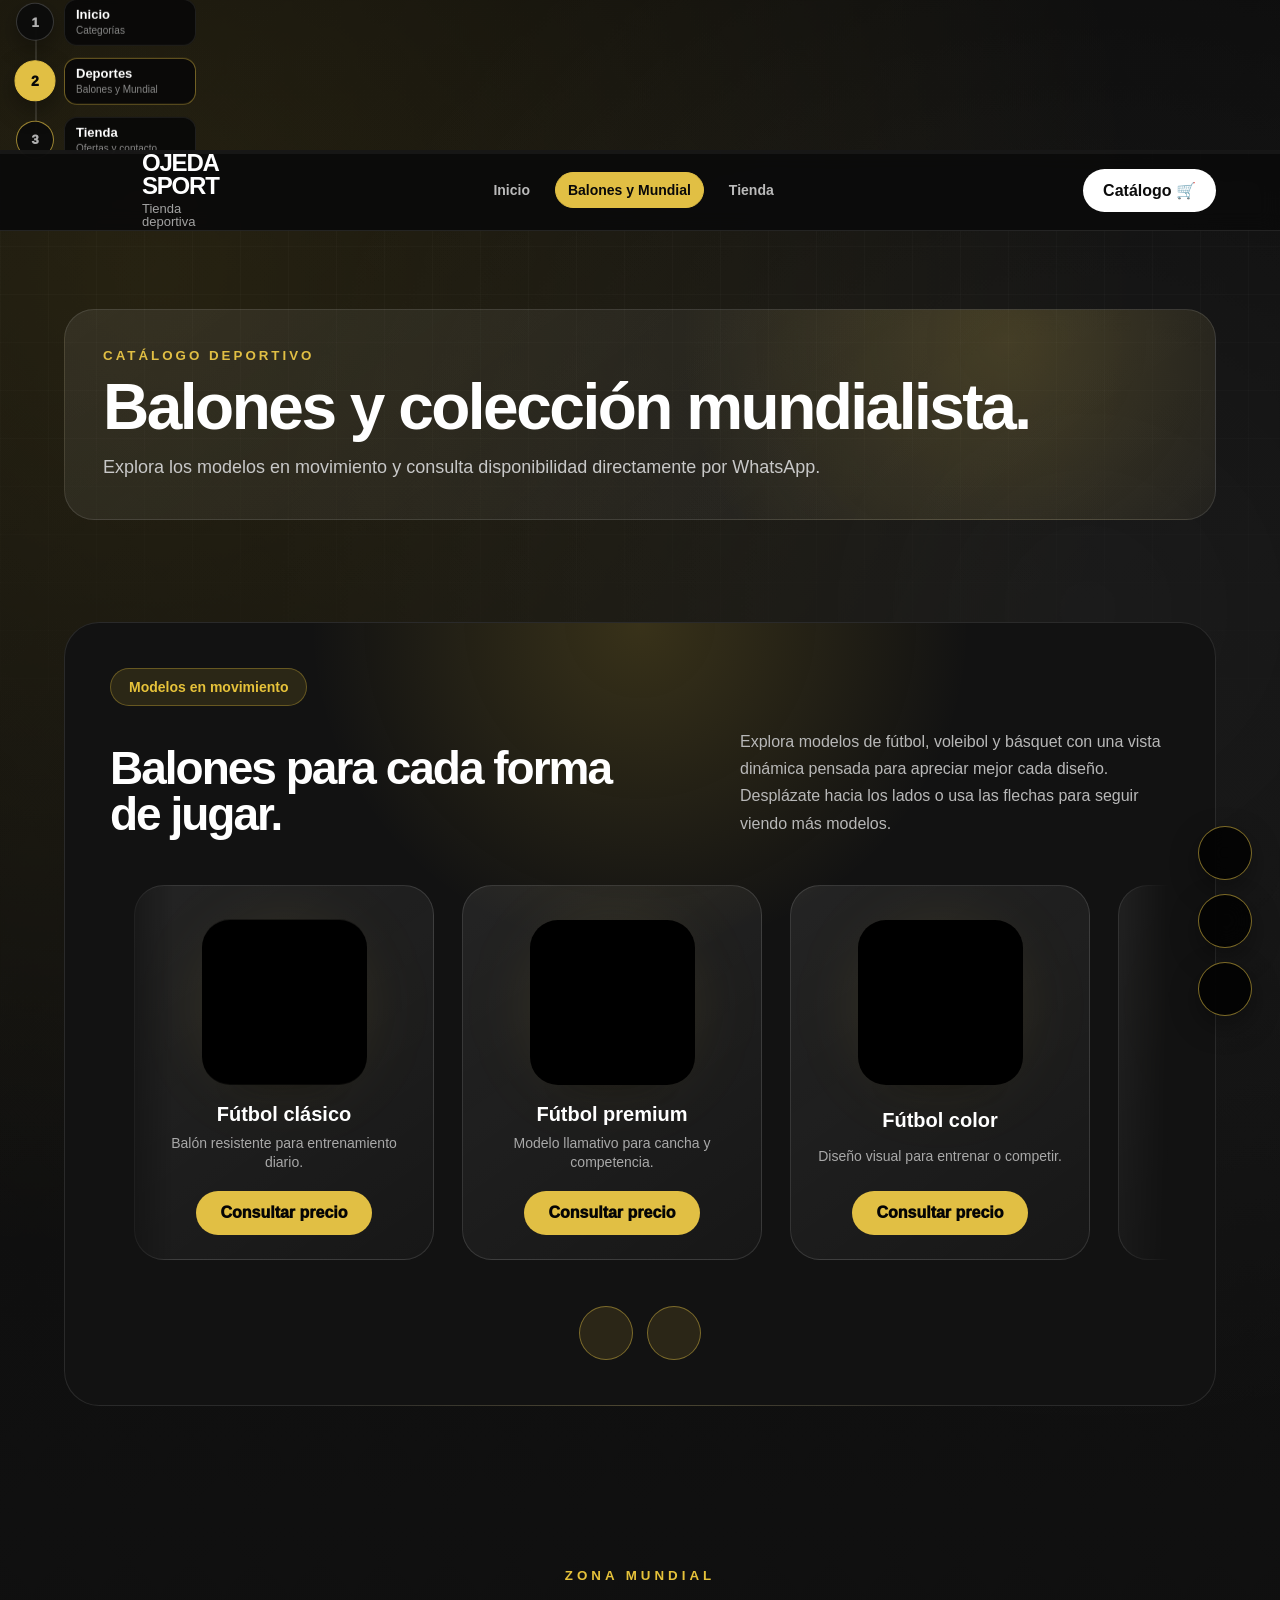
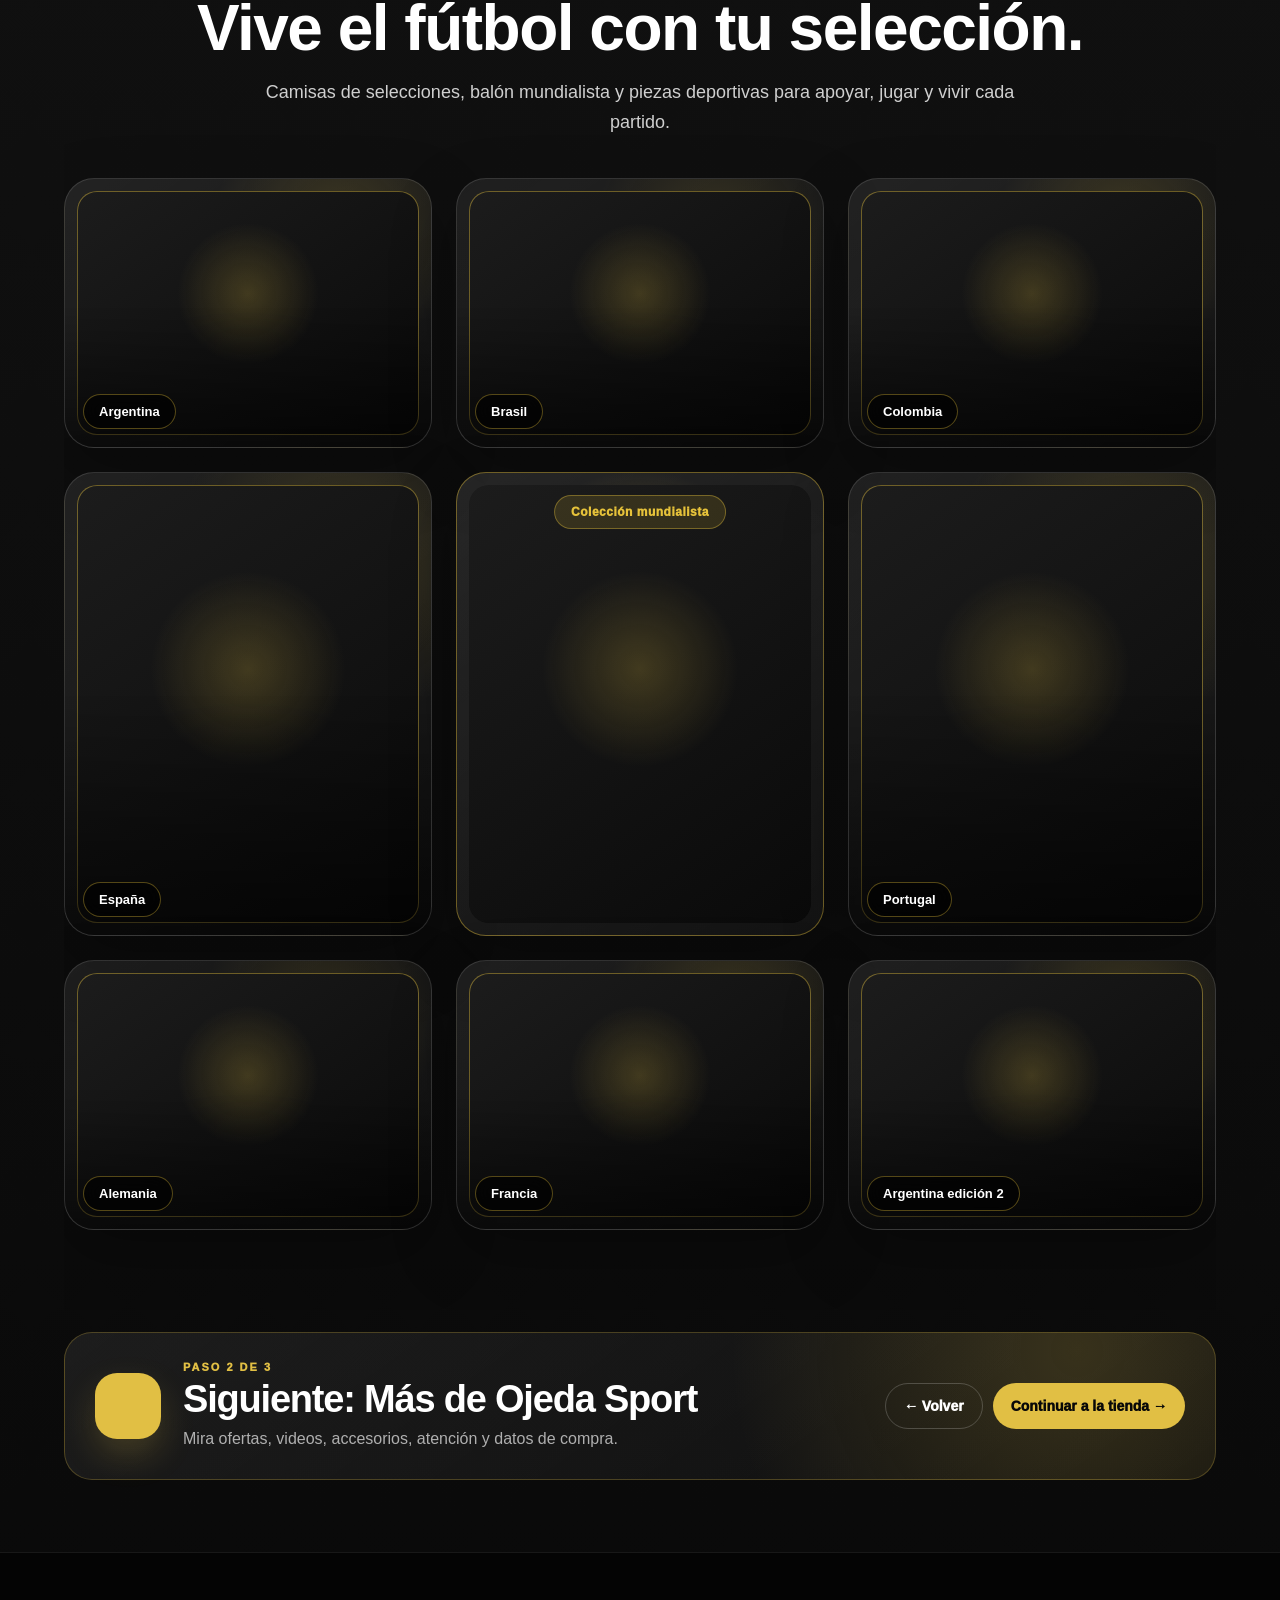
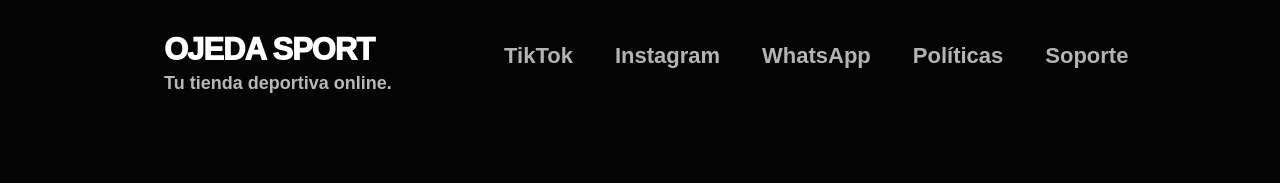
==== commit edb0f38e: "Mejora navegación y optimiza Zona Mundial móvil" ====
--- a/deportes.html
+++ b/deportes.html
@@ -1,5 +1,6 @@
 <!DOCTYPE html>
-<html lang="es"><head><meta charset="utf-8"/><meta content="width=device-width, initial-scale=1.0" name="viewport"/><title>Ojeda Sport | Balones y Zona Mundial</title><link href="https://cdnjs.cloudflare.com/ajax/libs/font-awesome/6.5.2/css/all.min.css" rel="stylesheet"/><link href="style.css?v=split-1" rel="stylesheet"/></head><body><div class="global-sport-pattern">
+
+<html lang="es"><head><meta charset="utf-8"/><meta content="width=device-width, initial-scale=1.0" name="viewport"/><title>Ojeda Sport | Balones y Zona Mundial</title><link href="https://cdnjs.cloudflare.com/ajax/libs/font-awesome/6.5.2/css/all.min.css" rel="stylesheet"/><link href="style.css?v=journey-3" rel="stylesheet"/></head><body class="site-step-2" data-site-step="2"><div class="global-sport-pattern">
 <i class="fa-solid fa-trophy pattern-icon pattern-1"></i>
 <i class="fa-solid fa-dumbbell pattern-icon pattern-2"></i>
 <i class="fa-solid fa-futbol pattern-icon pattern-3"></i>
@@ -19,19 +20,10 @@
 <p>Tienda deportiva</p>
 </div>
 </a>
-<nav aria-label="Páginas principales" class="site-pages-nav">
-<a data-page="inicio" href="index.html">Inicio</a>
-<a data-page="categorias" href="index.html#nuevos">Categorías</a>
-<a class="active-page" data-page="deportes" href="deportes.html">Balones y Mundial</a>
-<a data-page="tienda" href="tienda.html">Más de la tienda</a>
-</nav>
+<nav aria-label="Páginas principales" class="site-pages-nav"><a data-page="inicio" href="index.html">Inicio</a><a aria-current="page" class="active-page" data-page="deportes" href="deportes.html">Balones y Mundial</a><a data-page="tienda" href="tienda.html">Tienda</a></nav>
 <a class="cart-btn" href="https://wa.me/584121068677?text=Hola,%20quiero%20consultar%20el%20catálogo%20disponible" rel="noopener" target="_blank">Catálogo 🛒</a>
 </div>
-</header><div aria-label="Páginas principales" class="mobile-page-tabs">
-<a data-page="inicio" href="index.html">Inicio</a>
-<a class="active-page" data-page="deportes" href="deportes.html">Balones y Mundial</a>
-<a data-page="tienda" href="tienda.html">Más de la tienda</a>
-</div><main><section class="container section page-intro">
+</header><nav aria-label="Recorrido por el sitio" class="journey-rail"><a class="journey-step-link" href="index.html"><span class="journey-step-number">1</span><span class="journey-step-text"><strong>Inicio</strong><small>Categorías</small></span></a><a aria-current="page" class="journey-step-link is-current" href="deportes.html"><span class="journey-step-number">2</span><span class="journey-step-text"><strong>Deportes</strong><small>Balones y Mundial</small></span></a><a class="journey-step-link is-next" href="tienda.html"><span class="journey-step-number">3</span><span class="journey-step-text"><strong>Tienda</strong><small>Ofertas y contacto</small></span></a></nav><div aria-label="Recorrido por el sitio" class="mobile-page-tabs"><a class="journey-step-link" href="index.html"><span class="journey-step-number">1</span><span class="journey-step-text"><strong>Inicio</strong><small>Categorías</small></span></a><a aria-current="page" class="journey-step-link is-current" href="deportes.html"><span class="journey-step-number">2</span><span class="journey-step-text"><strong>Deportes</strong><small>Balones y Mundial</small></span></a><a class="journey-step-link is-next" href="tienda.html"><span class="journey-step-number">3</span><span class="journey-step-text"><strong>Tienda</strong><small>Ofertas y contacto</small></span></a></div><main><section class="container section page-intro">
 <div class="page-intro-box">
 <small>Catálogo deportivo</small>
 <h1>Balones y colección mundialista.</h1>
@@ -52,7 +44,7 @@
 <div class="balls-track" id="ballsTrack">
 <div class="ball-card-real">
 <div class="real-ball-wrap video-ball-wrap">
-<video autoplay="" class="ball-video-3d" loop="" muted="" playsinline="" preload="auto">
+<video class="ball-video-3d" loop="" muted="" playsinline="" preload="auto">
 <source src="balon-futbol-1.mp4" type="video/mp4"/>
 </video>
 </div>
@@ -62,7 +54,7 @@
 </div>
 <div class="ball-card-real">
 <div class="real-ball-wrap video-ball-wrap">
-<video autoplay="" class="ball-video-3d" loop="" muted="" playsinline="" preload="auto">
+<video class="ball-video-3d" loop="" muted="" playsinline="" preload="auto">
 <source src="balon-futbol-2.mp4" type="video/mp4"/>
 </video>
 </div>
@@ -72,7 +64,7 @@
 </div>
 <div class="ball-card-real">
 <div class="real-ball-wrap video-ball-wrap">
-<video autoplay="" class="ball-video-3d" loop="" muted="" playsinline="" preload="auto">
+<video class="ball-video-3d" loop="" muted="" playsinline="" preload="auto">
 <source src="balon-futbol-3.mp4" type="video/mp4"/>
 </video>
 </div>
@@ -82,7 +74,7 @@
 </div>
 <div class="ball-card-real">
 <div class="real-ball-wrap video-ball-wrap">
-<video autoplay="" class="ball-video-3d" loop="" muted="" playsinline="" preload="auto">
+<video class="ball-video-3d" loop="" muted="" playsinline="" preload="auto">
 <source src="balon-voleibol-1.mp4" type="video/mp4"/>
 </video>
 </div>
@@ -92,7 +84,7 @@
 </div>
 <div class="ball-card-real">
 <div class="real-ball-wrap video-ball-wrap">
-<video autoplay="" class="ball-video-3d" loop="" muted="" playsinline="" preload="auto">
+<video class="ball-video-3d" loop="" muted="" playsinline="" preload="auto">
 <source src="balon-voleibol-2.mp4" type="video/mp4"/>
 </video>
 </div>
@@ -102,7 +94,7 @@
 </div>
 <div class="ball-card-real">
 <div class="real-ball-wrap video-ball-wrap">
-<video autoplay="" class="ball-video-3d" loop="" muted="" playsinline="" preload="auto">
+<video class="ball-video-3d" loop="" muted="" playsinline="" preload="auto">
 <source src="balon-voleibol-3.mp4" type="video/mp4"/>
 </video>
 </div>
@@ -112,7 +104,7 @@
 </div>
 <div class="ball-card-real">
 <div class="real-ball-wrap video-ball-wrap">
-<video autoplay="" class="ball-video-3d" loop="" muted="" playsinline="" preload="auto">
+<video class="ball-video-3d" loop="" muted="" playsinline="" preload="auto">
 <source src="balon-basquet-1.mp4" type="video/mp4"/>
 </video>
 </div>
@@ -122,7 +114,7 @@
 </div>
 <div class="ball-card-real">
 <div class="real-ball-wrap video-ball-wrap">
-<video autoplay="" class="ball-video-3d" loop="" muted="" playsinline="" preload="auto">
+<video class="ball-video-3d" loop="" muted="" playsinline="" preload="auto">
 <source src="balon-basquet-2.mp4" type="video/mp4"/>
 </video>
 </div>
@@ -149,7 +141,7 @@
       Camisas de selecciones, balón mundialista y piezas deportivas para apoyar, jugar y vivir cada partido.
     </p>
 </div>
-<div class="worldcup-grid">
+<div class="worldcup-mobile-hint"><i class="fa-solid fa-hand-pointer"></i><span>Desliza para ver más selecciones</span><i class="fa-solid fa-arrow-right"></i></div><div aria-label="Selecciones disponibles. Desliza horizontalmente para ver más." class="worldcup-grid">
 <div class="jersey-card" data-video="camisa-argentina.mp4">
 <video class="jersey-video" loop="" muted="" playsinline="" preload="none">
 <source data-src="camisa-argentina.mp4" type="video/mp4"/>
@@ -210,12 +202,7 @@
 <span>Argentina edición 2</span>
 </div>
 </div>
-</section><section class="container section page-switcher">
-<div class="page-switcher-box">
-<div class="page-switcher-copy"><strong>Continúa en la tienda</strong><span>Mira ofertas, videos, accesorios e información de compra.</span></div>
-<div class="page-switcher-actions"><a class="page-secondary" href="index.html">← Volver al inicio</a><a class="page-primary" href="tienda.html">Ver el resto de la tienda →</a></div>
-</div>
-</section></main><div class="floating-social">
+</section><section class="container section page-switcher"><div class="page-journey-card"><div class="page-journey-icon"><i class="fa-solid fa-bag-shopping"></i></div><div class="page-journey-copy"><small>PASO 2 DE 3</small><h2>Siguiente: Más de Ojeda Sport</h2><p>Mira ofertas, videos, accesorios, atención y datos de compra.</p></div><div class="page-journey-actions"><a class="page-secondary" href="index.html">← Volver</a><a class="page-primary" href="tienda.html">Continuar a la tienda →</a></div></div></section></main><div class="floating-social">
 <a href="https://www.tiktok.com/@ojedasportss?_r=1&amp;_t=ZS-96QRAnDXPbF" rel="noopener" target="_blank" title="TikTok"><i class="fa-brands fa-tiktok"></i></a>
 <a href="https://www.instagram.com/ojedasportss?igsh=MXhkYnZ6b25zdWFqNQ==" rel="noopener" target="_blank" title="Instagram"><i class="fa-brands fa-instagram"></i></a>
 <a href="https://wa.me/584121068677" rel="noopener" target="_blank" title="WhatsApp"><i class="fa-brands fa-whatsapp"></i></a>
@@ -236,4 +223,4 @@
 <a href="#">Soporte</a>
 </div>
 </div>
-</footer><script defer="" src="script.js?v=split-1"></script></body></html>+</footer><script defer="" src="script.js?v=journey-3"></script></body></html>
--- a/style.css
+++ b/style.css
@@ -6010,3 +6010,497 @@
     width: 100%;
   }
 }
+
+
+/* =========================================================
+   RECORRIDO VISIBLE EN 3 PASOS + ZONA MUNDIAL MÓVIL LIGERA
+   ========================================================= */
+
+/* Navegación superior simplificada */
+.site-pages-nav {
+  gap: 12px !important;
+}
+
+.site-pages-nav a {
+  padding: 9px 12px;
+  border-radius: 999px;
+  border: 1px solid transparent;
+}
+
+.site-pages-nav a.active-page {
+  color: #090909 !important;
+  background: #e1bf44;
+  border-color: #e1bf44;
+}
+
+/* Ruta vertical para computadoras */
+.journey-rail {
+  position: fixed;
+  left: 16px;
+  top: 50%;
+  z-index: 10020;
+  display: flex;
+  flex-direction: column;
+  gap: 12px;
+  transform: translateY(-50%);
+}
+
+.journey-rail::before {
+  content: "";
+  position: absolute;
+  top: 22px;
+  bottom: 22px;
+  left: 19px;
+  width: 2px;
+  background: rgba(255, 255, 255, 0.12);
+  z-index: -1;
+}
+
+.journey-step-link {
+  display: flex;
+  align-items: center;
+  gap: 10px;
+  min-height: 42px;
+  color: rgba(255, 255, 255, 0.68);
+}
+
+.journey-step-number {
+  width: 38px;
+  height: 38px;
+  flex: 0 0 38px;
+  display: grid;
+  place-items: center;
+  border-radius: 50%;
+  background: rgba(12, 12, 12, 0.96);
+  border: 1px solid rgba(255, 255, 255, 0.18);
+  font-size: 13px;
+  font-weight: 950;
+  box-shadow: 0 8px 22px rgba(0, 0, 0, 0.35);
+  transition: transform 0.25s ease, background 0.25s ease, color 0.25s ease;
+}
+
+.journey-step-text {
+  width: 132px;
+  padding: 8px 11px;
+  border-radius: 13px;
+  background: rgba(8, 8, 8, 0.9);
+  border: 1px solid rgba(255, 255, 255, 0.09);
+  backdrop-filter: blur(8px);
+}
+
+.journey-step-text strong,
+.journey-step-text small {
+  display: block;
+}
+
+.journey-step-text strong {
+  color: #fff;
+  font-size: 13px;
+  line-height: 1.1;
+}
+
+.journey-step-text small {
+  margin-top: 3px;
+  color: rgba(255, 255, 255, 0.52);
+  font-size: 10px;
+  line-height: 1.15;
+}
+
+.journey-step-link.is-current .journey-step-number {
+  background: #e1bf44;
+  border-color: #e1bf44;
+  color: #080808;
+  transform: scale(1.08);
+}
+
+.journey-step-link.is-current .journey-step-text {
+  border-color: rgba(225, 191, 68, 0.48);
+}
+
+.journey-step-link.is-next .journey-step-number {
+  border-color: rgba(225, 191, 68, 0.68);
+  box-shadow: 0 0 0 0 rgba(225, 191, 68, 0.32);
+  animation: journeyNextPulse 2.2s ease-out infinite;
+}
+
+.journey-step-link:hover .journey-step-number {
+  transform: scale(1.08);
+}
+
+@keyframes journeyNextPulse {
+  0% { box-shadow: 0 0 0 0 rgba(225, 191, 68, 0.34); }
+  70% { box-shadow: 0 0 0 10px rgba(225, 191, 68, 0); }
+  100% { box-shadow: 0 0 0 0 rgba(225, 191, 68, 0); }
+}
+
+/* Tarjeta de transición al final de cada página */
+.page-switcher {
+  padding-top: 22px !important;
+  padding-bottom: 72px !important;
+}
+
+.page-journey-card {
+  display: grid;
+  grid-template-columns: auto minmax(0, 1fr) auto;
+  align-items: center;
+  gap: 22px;
+  padding: 28px 30px;
+  border-radius: 28px;
+  background:
+    radial-gradient(circle at 88% 12%, rgba(225, 191, 68, 0.18), transparent 34%),
+    linear-gradient(145deg, rgba(255, 255, 255, 0.075), rgba(255, 255, 255, 0.025));
+  border: 1px solid rgba(225, 191, 68, 0.26);
+}
+
+.page-journey-icon {
+  width: 66px;
+  height: 66px;
+  display: grid;
+  place-items: center;
+  border-radius: 22px;
+  background: #e1bf44;
+  color: #080808;
+  font-size: 27px;
+  box-shadow: 0 16px 34px rgba(225, 191, 68, 0.2);
+}
+
+.page-journey-copy small {
+  display: block;
+  margin-bottom: 7px;
+  color: #e1bf44;
+  font-size: 11px;
+  font-weight: 950;
+  letter-spacing: 2px;
+}
+
+.page-journey-copy h2 {
+  margin: 0 0 7px;
+  color: #fff;
+  font-size: clamp(25px, 3vw, 38px);
+  line-height: 1.05;
+  letter-spacing: -1.2px;
+}
+
+.page-journey-copy p {
+  margin: 0;
+  max-width: 620px;
+  color: rgba(255, 255, 255, 0.66);
+  line-height: 1.5;
+}
+
+.page-journey-actions {
+  display: flex;
+  flex-wrap: wrap;
+  justify-content: flex-end;
+  gap: 10px;
+}
+
+.page-journey-actions a {
+  min-height: 46px;
+  display: inline-flex;
+  align-items: center;
+  justify-content: center;
+  padding: 12px 18px;
+  border-radius: 999px;
+  font-size: 14px;
+  font-weight: 950;
+  white-space: nowrap;
+}
+
+.page-journey-actions .page-primary {
+  color: #080808;
+  background: #e1bf44;
+}
+
+.page-journey-actions .page-secondary {
+  color: #fff;
+  border: 1px solid rgba(255, 255, 255, 0.2);
+}
+
+.page-journey-actions .page-whatsapp {
+  color: #08150d;
+  background: #25d366;
+}
+
+/* Estado visual mientras un video mundialista prepara su primer frame. */
+.mundial-section .jersey-card,
+.mundial-section .worldcup-center {
+  isolation: isolate;
+}
+
+.mundial-section .jersey-card::before,
+.mundial-section .worldcup-center::before {
+  content: "" !important;
+  display: block !important;
+  position: absolute !important;
+  inset: 12px !important;
+  z-index: 0 !important;
+  border-radius: 20px !important;
+  opacity: 1 !important;
+  transform: none !important;
+  background:
+    radial-gradient(circle at 50% 42%, rgba(225, 191, 68, 0.22), transparent 32%),
+    linear-gradient(145deg, #1c1c1c, #0a0a0a) !important;
+  transition: opacity 0.22s ease !important;
+  pointer-events: none !important;
+}
+
+.mundial-section .jersey-card.video-ready::before,
+.mundial-section .worldcup-center.video-ready::before {
+  opacity: 0 !important;
+}
+
+.mundial-section .jersey-video,
+.mundial-section .worldcup-ball-video {
+  position: relative;
+  z-index: 1;
+  opacity: 0;
+  transition: opacity 0.22s ease;
+}
+
+.mundial-section .jersey-video.is-ready,
+.mundial-section .worldcup-ball-video.is-ready {
+  opacity: 1;
+}
+
+.worldcup-mobile-hint {
+  display: none;
+}
+
+/* En pantallas medianas usamos la ruta horizontal, no la lateral. */
+@media (max-width: 1100px) {
+  .journey-rail {
+    display: none !important;
+  }
+
+  .site-pages-nav {
+    display: none !important;
+  }
+
+  .mobile-page-tabs {
+    display: grid !important;
+    grid-template-columns: repeat(3, minmax(0, 1fr));
+    gap: 7px;
+    position: sticky;
+    top: 64px;
+    z-index: 9990;
+    width: 100%;
+    padding: 8px 10px 9px;
+    overflow: visible;
+    background: rgba(8, 8, 8, 0.96);
+    border-bottom: 1px solid rgba(255, 255, 255, 0.08);
+    backdrop-filter: blur(10px);
+  }
+
+  .mobile-page-tabs .journey-step-link {
+    min-width: 0;
+    min-height: 46px;
+    justify-content: center;
+    gap: 7px;
+    padding: 7px 8px;
+    border-radius: 15px;
+    background: rgba(255, 255, 255, 0.045);
+    border: 1px solid rgba(255, 255, 255, 0.08);
+  }
+
+  .mobile-page-tabs .journey-step-number {
+    width: 28px;
+    height: 28px;
+    flex-basis: 28px;
+    font-size: 11px;
+    box-shadow: none;
+  }
+
+  .mobile-page-tabs .journey-step-text {
+    min-width: 0;
+    width: auto;
+    padding: 0;
+    border: 0;
+    background: transparent;
+    backdrop-filter: none;
+  }
+
+  .mobile-page-tabs .journey-step-text strong {
+    overflow: hidden;
+    color: #fff;
+    font-size: 11px;
+    text-overflow: ellipsis;
+    white-space: nowrap;
+  }
+
+  .mobile-page-tabs .journey-step-text small {
+    display: none;
+  }
+
+  .mobile-page-tabs .is-current {
+    background: rgba(225, 191, 68, 0.13);
+    border-color: rgba(225, 191, 68, 0.48);
+  }
+}
+
+@media (max-width: 768px) {
+  header .navbar {
+    min-height: 64px !important;
+    padding-top: 5px !important;
+    padding-bottom: 5px !important;
+  }
+
+  .mobile-page-tabs {
+    top: 64px;
+  }
+
+  .page-journey-card {
+    grid-template-columns: 1fr;
+    gap: 16px;
+    padding: 23px 20px;
+    border-radius: 24px;
+  }
+
+  .page-journey-icon {
+    width: 54px;
+    height: 54px;
+    border-radius: 18px;
+    font-size: 23px;
+  }
+
+  .page-journey-copy h2 {
+    font-size: 28px;
+  }
+
+  .page-journey-actions {
+    display: grid;
+    grid-template-columns: 1fr;
+    justify-content: stretch;
+  }
+
+  .page-journey-actions a {
+    width: 100%;
+  }
+
+  /* Zona Mundial móvil: carrusel horizontal y un video activo por tarjeta visible. */
+  .mundial-section {
+    overflow: visible !important;
+  }
+
+  .worldcup-mobile-hint {
+    display: flex;
+    align-items: center;
+    justify-content: center;
+    gap: 9px;
+    width: fit-content;
+    margin: -4px auto 15px;
+    padding: 9px 13px;
+    border-radius: 999px;
+    color: #e1bf44;
+    background: rgba(225, 191, 68, 0.09);
+    border: 1px solid rgba(225, 191, 68, 0.26);
+    font-size: 12px;
+    font-weight: 900;
+  }
+
+  .worldcup-mobile-hint .fa-arrow-right {
+    animation: worldcupHintArrow 1.7s ease-in-out infinite;
+  }
+
+  .worldcup-grid {
+    display: flex !important;
+    grid-template-columns: none !important;
+    gap: 14px !important;
+    width: 100% !important;
+    padding: 4px 2px 18px !important;
+    overflow-x: auto !important;
+    overflow-y: hidden !important;
+    scroll-snap-type: x mandatory;
+    scroll-padding-inline: 2px;
+    -webkit-overflow-scrolling: touch;
+    scrollbar-width: none;
+    overscroll-behavior-inline: contain;
+  }
+
+  .worldcup-grid::-webkit-scrollbar {
+    display: none;
+  }
+
+  .worldcup-grid > .jersey-card,
+  .worldcup-grid > .worldcup-center {
+    flex: 0 0 min(82vw, 322px) !important;
+    width: min(82vw, 322px) !important;
+    min-width: min(82vw, 322px) !important;
+    scroll-snap-align: center;
+    scroll-snap-stop: always;
+    order: initial !important;
+    box-shadow: 0 14px 34px rgba(0, 0, 0, 0.24) !important;
+    contain: layout paint;
+  }
+
+  .worldcup-center {
+    min-height: 330px !important;
+    padding: 24px 16px !important;
+  }
+
+  .jersey-card {
+    min-height: 270px !important;
+    padding: 10px !important;
+  }
+
+  .jersey-video {
+    height: 248px !important;
+    filter: none !important;
+    transform: none !important;
+  }
+
+  .jersey-video-contain {
+    object-fit: contain !important;
+    transform: none !important;
+  }
+
+  .jersey-card:hover .jersey-video,
+  .jersey-card-contain:hover .jersey-video-contain {
+    transform: none !important;
+  }
+
+  .worldcup-ball-video {
+    width: 176px !important;
+    height: 176px !important;
+    filter: none !important;
+  }
+
+  .worldcup-badge,
+  .jersey-card span {
+    backdrop-filter: none !important;
+  }
+}
+
+@keyframes worldcupHintArrow {
+  0%, 100% { transform: translateX(0); }
+  50% { transform: translateX(5px); }
+}
+
+@media (max-width: 430px) {
+  .mobile-page-tabs {
+    gap: 5px;
+    padding-inline: 7px;
+  }
+
+  .mobile-page-tabs .journey-step-link {
+    gap: 5px;
+    padding-inline: 5px;
+  }
+
+  .mobile-page-tabs .journey-step-number {
+    width: 25px;
+    height: 25px;
+    flex-basis: 25px;
+  }
+
+  .mobile-page-tabs .journey-step-text strong {
+    font-size: 10px;
+  }
+}
+
+@media (prefers-reduced-motion: reduce) {
+  .journey-step-link.is-next .journey-step-number,
+  .worldcup-mobile-hint .fa-arrow-right {
+    animation: none !important;
+  }
+}
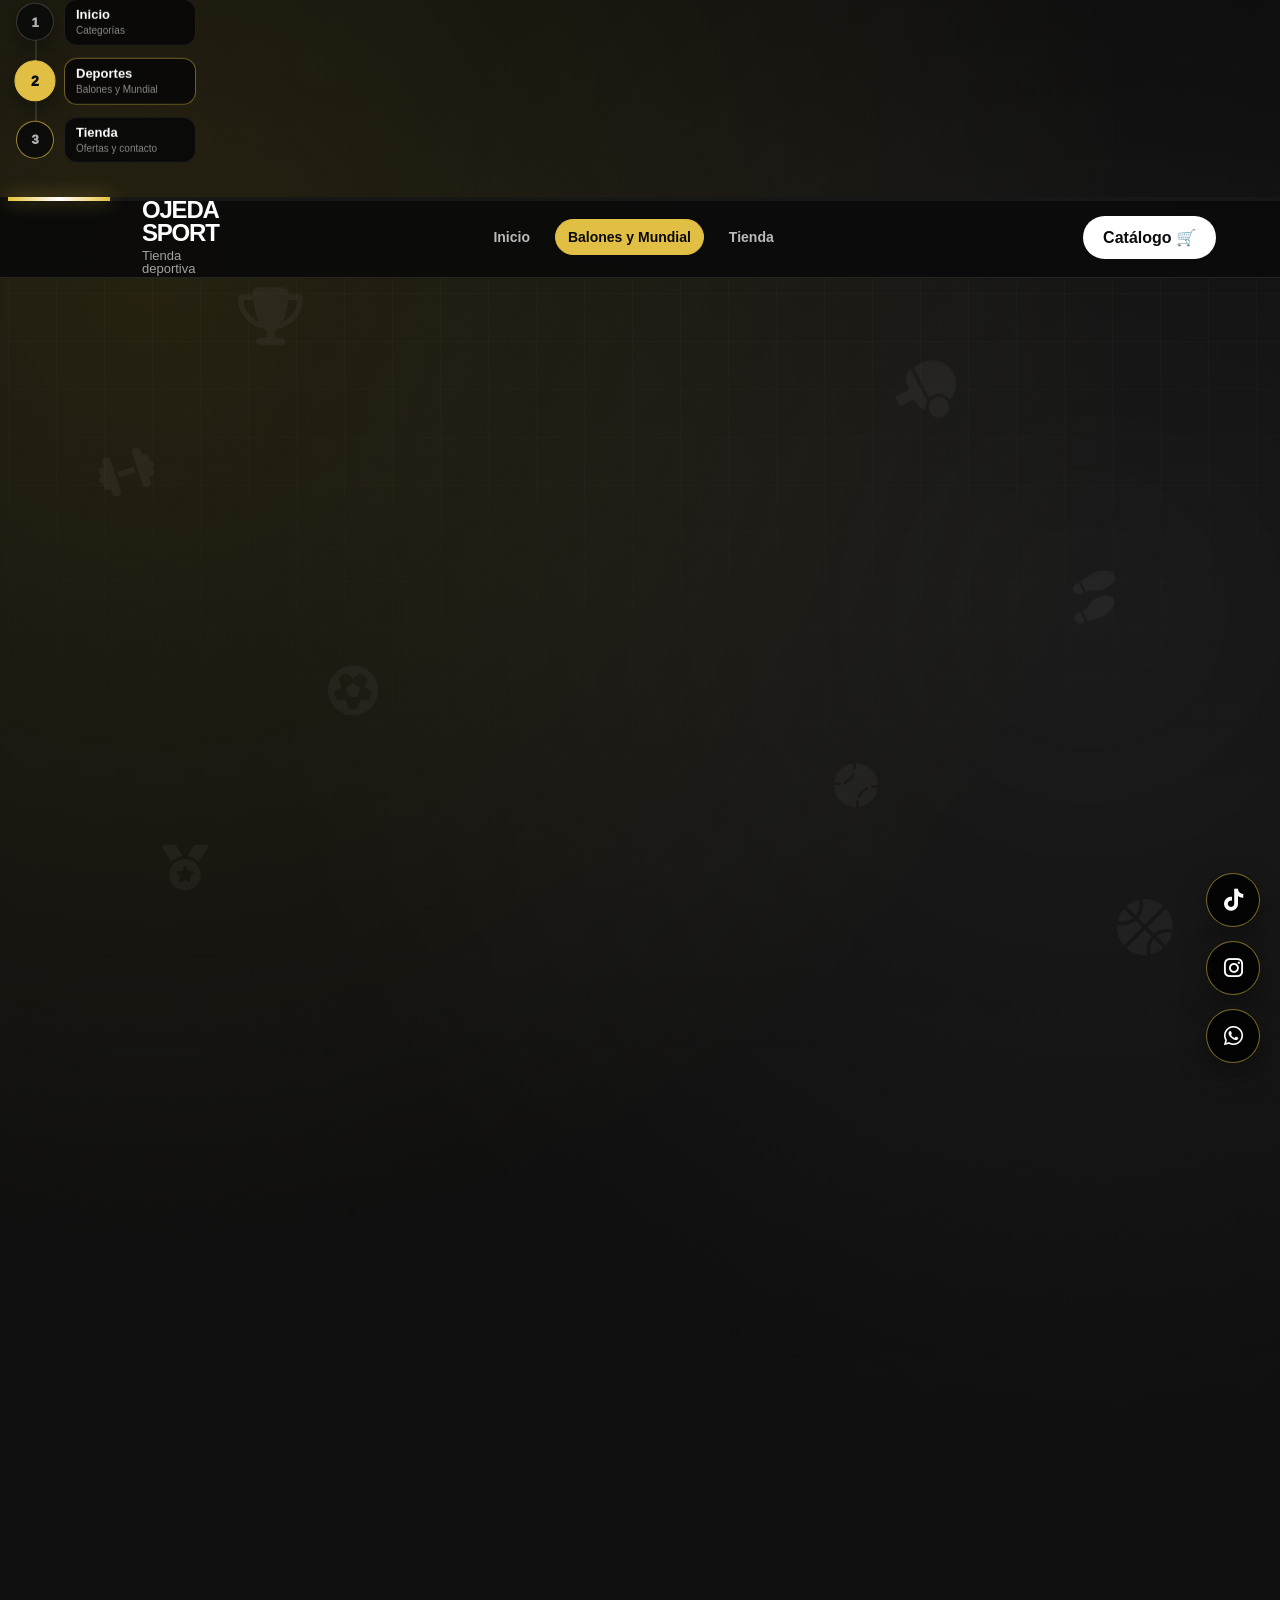
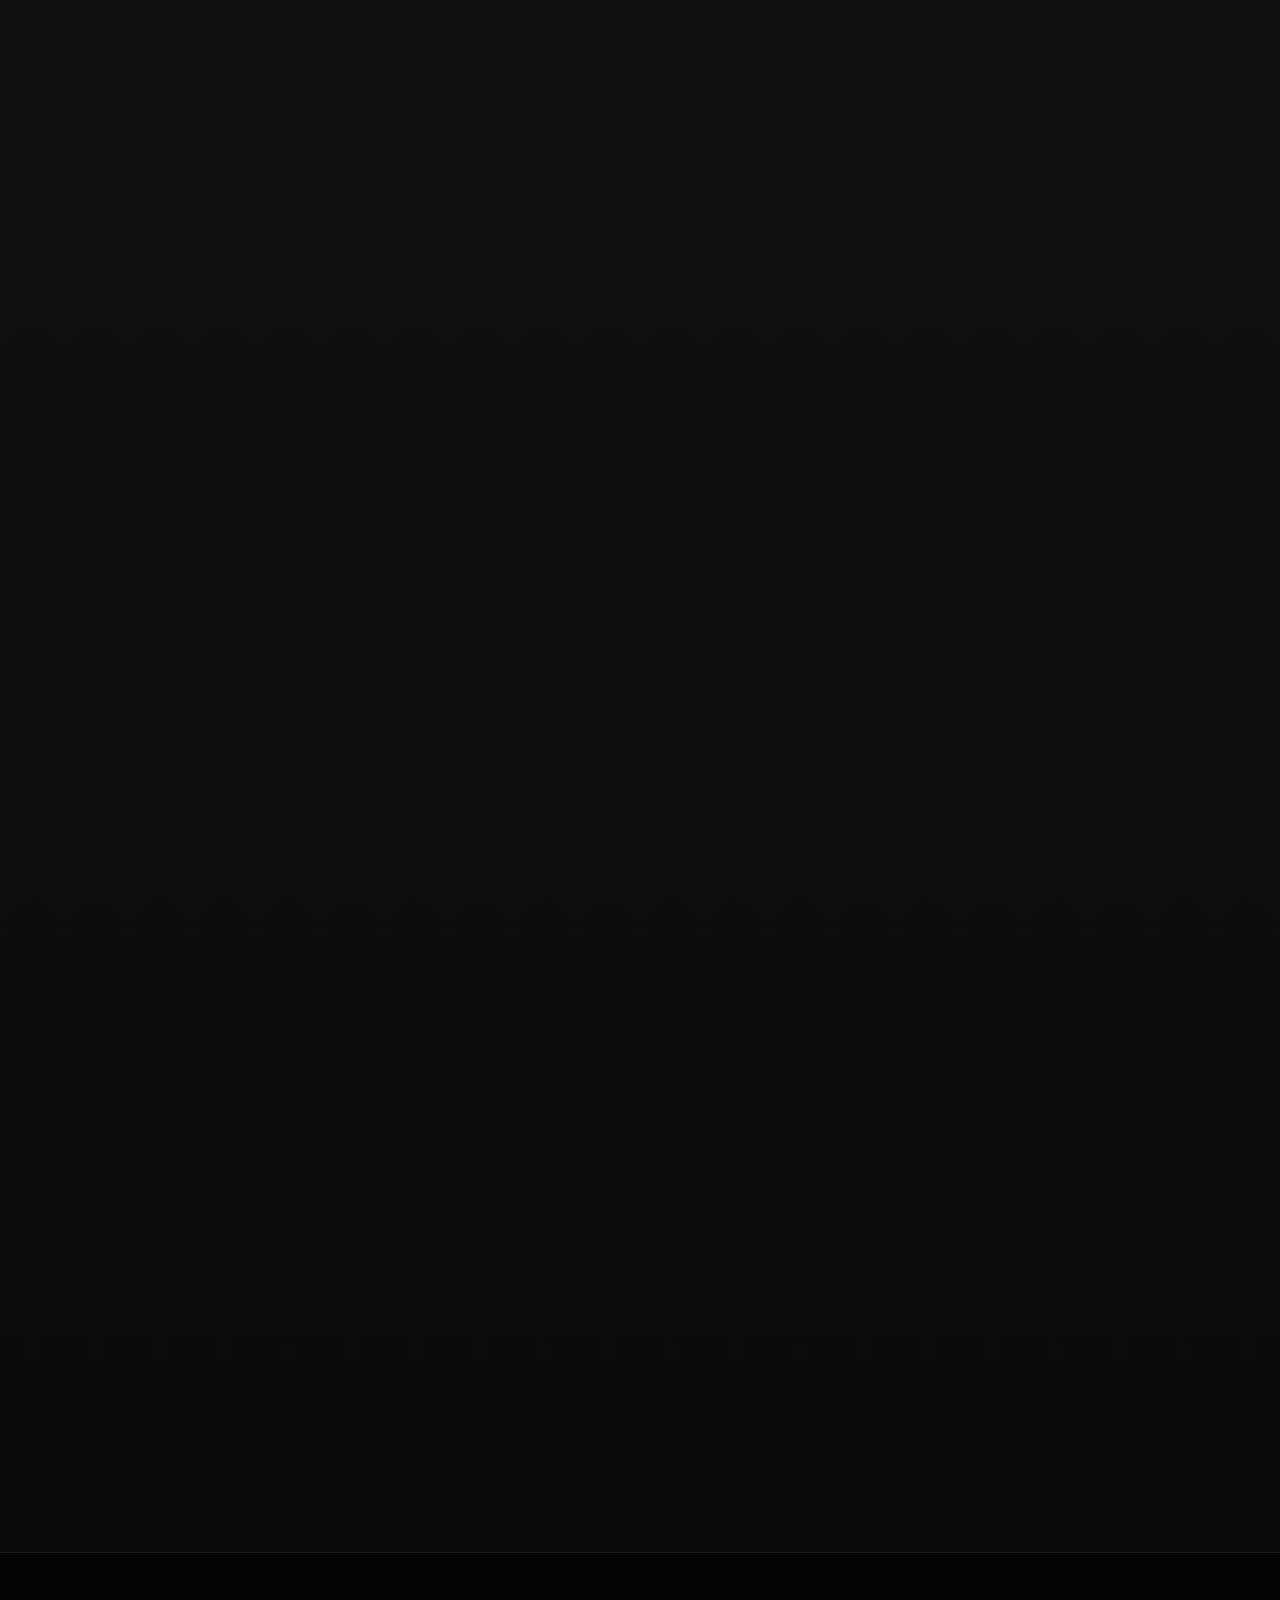
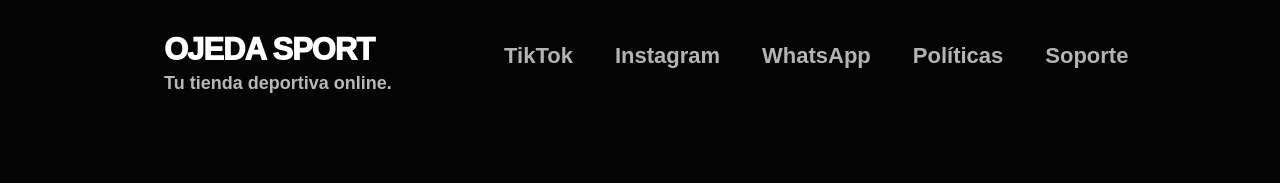
==== commit d1b9e8e7: "Corrige barra móvil y navegación directa" ====
--- a/deportes.html
+++ b/deportes.html
@@ -1,6 +1,6 @@
 <!DOCTYPE html>
 
-<html lang="es"><head><meta charset="utf-8"/><meta content="width=device-width, initial-scale=1.0" name="viewport"/><title>Ojeda Sport | Balones y Zona Mundial</title><link href="https://cdnjs.cloudflare.com/ajax/libs/font-awesome/6.5.2/css/all.min.css" rel="stylesheet"/><link href="style.css?v=journey-3" rel="stylesheet"/></head><body class="site-step-2" data-site-step="2"><div class="global-sport-pattern">
+<html lang="es"><head><meta charset="utf-8"/><meta content="width=device-width, initial-scale=1.0" name="viewport"/><title>Ojeda Sport | Balones y Zona Mundial</title><link href="https://cdnjs.cloudflare.com/ajax/libs/font-awesome/6.5.2/css/all.min.css" rel="stylesheet"/><link href="style.css?v=journey-4" rel="stylesheet"/></head><body class="site-step-2" data-site-step="2"><div class="global-sport-pattern">
 <i class="fa-solid fa-trophy pattern-icon pattern-1"></i>
 <i class="fa-solid fa-dumbbell pattern-icon pattern-2"></i>
 <i class="fa-solid fa-futbol pattern-icon pattern-3"></i>
@@ -23,7 +23,7 @@
 <nav aria-label="Páginas principales" class="site-pages-nav"><a data-page="inicio" href="index.html">Inicio</a><a aria-current="page" class="active-page" data-page="deportes" href="deportes.html">Balones y Mundial</a><a data-page="tienda" href="tienda.html">Tienda</a></nav>
 <a class="cart-btn" href="https://wa.me/584121068677?text=Hola,%20quiero%20consultar%20el%20catálogo%20disponible" rel="noopener" target="_blank">Catálogo 🛒</a>
 </div>
-</header><nav aria-label="Recorrido por el sitio" class="journey-rail"><a class="journey-step-link" href="index.html"><span class="journey-step-number">1</span><span class="journey-step-text"><strong>Inicio</strong><small>Categorías</small></span></a><a aria-current="page" class="journey-step-link is-current" href="deportes.html"><span class="journey-step-number">2</span><span class="journey-step-text"><strong>Deportes</strong><small>Balones y Mundial</small></span></a><a class="journey-step-link is-next" href="tienda.html"><span class="journey-step-number">3</span><span class="journey-step-text"><strong>Tienda</strong><small>Ofertas y contacto</small></span></a></nav><div aria-label="Recorrido por el sitio" class="mobile-page-tabs"><a class="journey-step-link" href="index.html"><span class="journey-step-number">1</span><span class="journey-step-text"><strong>Inicio</strong><small>Categorías</small></span></a><a aria-current="page" class="journey-step-link is-current" href="deportes.html"><span class="journey-step-number">2</span><span class="journey-step-text"><strong>Deportes</strong><small>Balones y Mundial</small></span></a><a class="journey-step-link is-next" href="tienda.html"><span class="journey-step-number">3</span><span class="journey-step-text"><strong>Tienda</strong><small>Ofertas y contacto</small></span></a></div><main><section class="container section page-intro">
+<div aria-label="Recorrido por el sitio" class="mobile-page-tabs"><a aria-label="Ir a Inicio" class="journey-step-link" href="index.html" role="button"><span class="journey-step-number">1</span><span class="journey-step-text"><strong>Inicio</strong><small>Categorías</small></span></a><a aria-current="page" aria-label="Ir a Deportes" class="journey-step-link is-current" href="deportes.html" role="button"><span class="journey-step-number">2</span><span class="journey-step-text"><strong>Deportes</strong><small>Balones y Mundial</small></span></a><a aria-label="Ir a Tienda" class="journey-step-link is-next" href="tienda.html" role="button"><span class="journey-step-number">3</span><span class="journey-step-text"><strong>Tienda</strong><small>Ofertas y contacto</small></span></a></div></header><nav aria-label="Recorrido por el sitio" class="journey-rail"><a class="journey-step-link" href="index.html"><span class="journey-step-number">1</span><span class="journey-step-text"><strong>Inicio</strong><small>Categorías</small></span></a><a aria-current="page" class="journey-step-link is-current" href="deportes.html"><span class="journey-step-number">2</span><span class="journey-step-text"><strong>Deportes</strong><small>Balones y Mundial</small></span></a><a class="journey-step-link is-next" href="tienda.html"><span class="journey-step-number">3</span><span class="journey-step-text"><strong>Tienda</strong><small>Ofertas y contacto</small></span></a></nav><main><section class="container section page-intro">
 <div class="page-intro-box">
 <small>Catálogo deportivo</small>
 <h1>Balones y colección mundialista.</h1>
@@ -223,4 +223,4 @@
 <a href="#">Soporte</a>
 </div>
 </div>
-</footer><script defer="" src="script.js?v=journey-3"></script></body></html>+</footer><script defer="" src="script.js?v=journey-4"></script></body></html>
--- a/style.css
+++ b/style.css
@@ -6504,3 +6504,160 @@
     animation: none !important;
   }
 }
+
+/* =========================================================
+   AJUSTE MÓVIL: RUTA DENTRO DEL HEADER, SIN SOLAPAMIENTOS
+   ========================================================= */
+@media (max-width: 1100px) {
+  header {
+    position: sticky !important;
+    top: 0 !important;
+    z-index: 10050 !important;
+    display: block !important;
+    background: #090909 !important;
+    overflow: visible !important;
+  }
+
+  header .mobile-page-tabs {
+    position: static !important;
+    top: auto !important;
+    left: auto !important;
+    right: auto !important;
+    z-index: auto !important;
+    display: grid !important;
+    grid-template-columns: repeat(3, minmax(0, 1fr)) !important;
+    width: 100% !important;
+    margin: 0 !important;
+    padding: 9px 9px 11px !important;
+    gap: 7px !important;
+    overflow: hidden !important;
+    background: #090909 !important;
+    border-top: 1px solid rgba(255, 255, 255, 0.06) !important;
+    border-bottom: 1px solid rgba(255, 255, 255, 0.10) !important;
+    box-shadow: 0 10px 22px rgba(0, 0, 0, 0.28) !important;
+    backdrop-filter: none !important;
+  }
+
+  header .mobile-page-tabs .journey-step-link {
+    position: relative !important;
+    z-index: 1 !important;
+    min-width: 0 !important;
+    min-height: 48px !important;
+    display: flex !important;
+    align-items: center !important;
+    justify-content: center !important;
+    gap: 7px !important;
+    padding: 7px 7px !important;
+    border-radius: 16px !important;
+    background: rgba(255, 255, 255, 0.045) !important;
+    border: 1px solid rgba(255, 255, 255, 0.10) !important;
+    color: #ffffff !important;
+    text-decoration: none !important;
+    cursor: pointer !important;
+    pointer-events: auto !important;
+    touch-action: manipulation !important;
+    -webkit-tap-highlight-color: rgba(225, 191, 68, 0.18) !important;
+    box-shadow: none !important;
+    transform: none !important;
+  }
+
+  header .mobile-page-tabs .journey-step-link:active {
+    transform: scale(0.98) !important;
+  }
+
+  header .mobile-page-tabs .journey-step-link.is-current {
+    background: rgba(225, 191, 68, 0.15) !important;
+    border-color: rgba(225, 191, 68, 0.62) !important;
+  }
+
+  header .mobile-page-tabs .journey-step-link.is-next .journey-step-number {
+    animation: none !important;
+    box-shadow: none !important;
+  }
+
+  header .mobile-page-tabs .journey-step-number {
+    width: 28px !important;
+    height: 28px !important;
+    flex: 0 0 28px !important;
+    box-shadow: none !important;
+  }
+
+  header .mobile-page-tabs .journey-step-text {
+    min-width: 0 !important;
+    width: auto !important;
+    padding: 0 !important;
+    background: transparent !important;
+    border: 0 !important;
+    backdrop-filter: none !important;
+  }
+
+  header .mobile-page-tabs .journey-step-text strong {
+    display: block !important;
+    overflow: hidden !important;
+    color: #ffffff !important;
+    font-size: 11px !important;
+    line-height: 1.05 !important;
+    white-space: nowrap !important;
+    text-overflow: ellipsis !important;
+  }
+
+  header .mobile-page-tabs .journey-step-text small {
+    display: none !important;
+  }
+
+  main {
+    position: relative !important;
+    z-index: 2 !important;
+    padding-top: 0 !important;
+  }
+
+  main > section:first-child {
+    margin-top: 0 !important;
+  }
+}
+
+@media (max-width: 768px) {
+  header .navbar {
+    min-height: 64px !important;
+    height: 64px !important;
+    padding-top: 5px !important;
+    padding-bottom: 5px !important;
+  }
+
+  body.site-step-1 main > .hero:first-child {
+    padding-top: 30px !important;
+  }
+
+  body.site-step-2 main > .page-intro:first-child,
+  body.site-step-3 main > .page-intro:first-child {
+    padding-top: 24px !important;
+  }
+
+  .hero .badge,
+  .page-intro small {
+    position: relative !important;
+    z-index: 1 !important;
+  }
+}
+
+@media (max-width: 430px) {
+  header .mobile-page-tabs {
+    gap: 5px !important;
+    padding-inline: 7px !important;
+  }
+
+  header .mobile-page-tabs .journey-step-link {
+    gap: 5px !important;
+    padding-inline: 5px !important;
+  }
+
+  header .mobile-page-tabs .journey-step-number {
+    width: 26px !important;
+    height: 26px !important;
+    flex-basis: 26px !important;
+  }
+
+  header .mobile-page-tabs .journey-step-text strong {
+    font-size: 10px !important;
+  }
+}
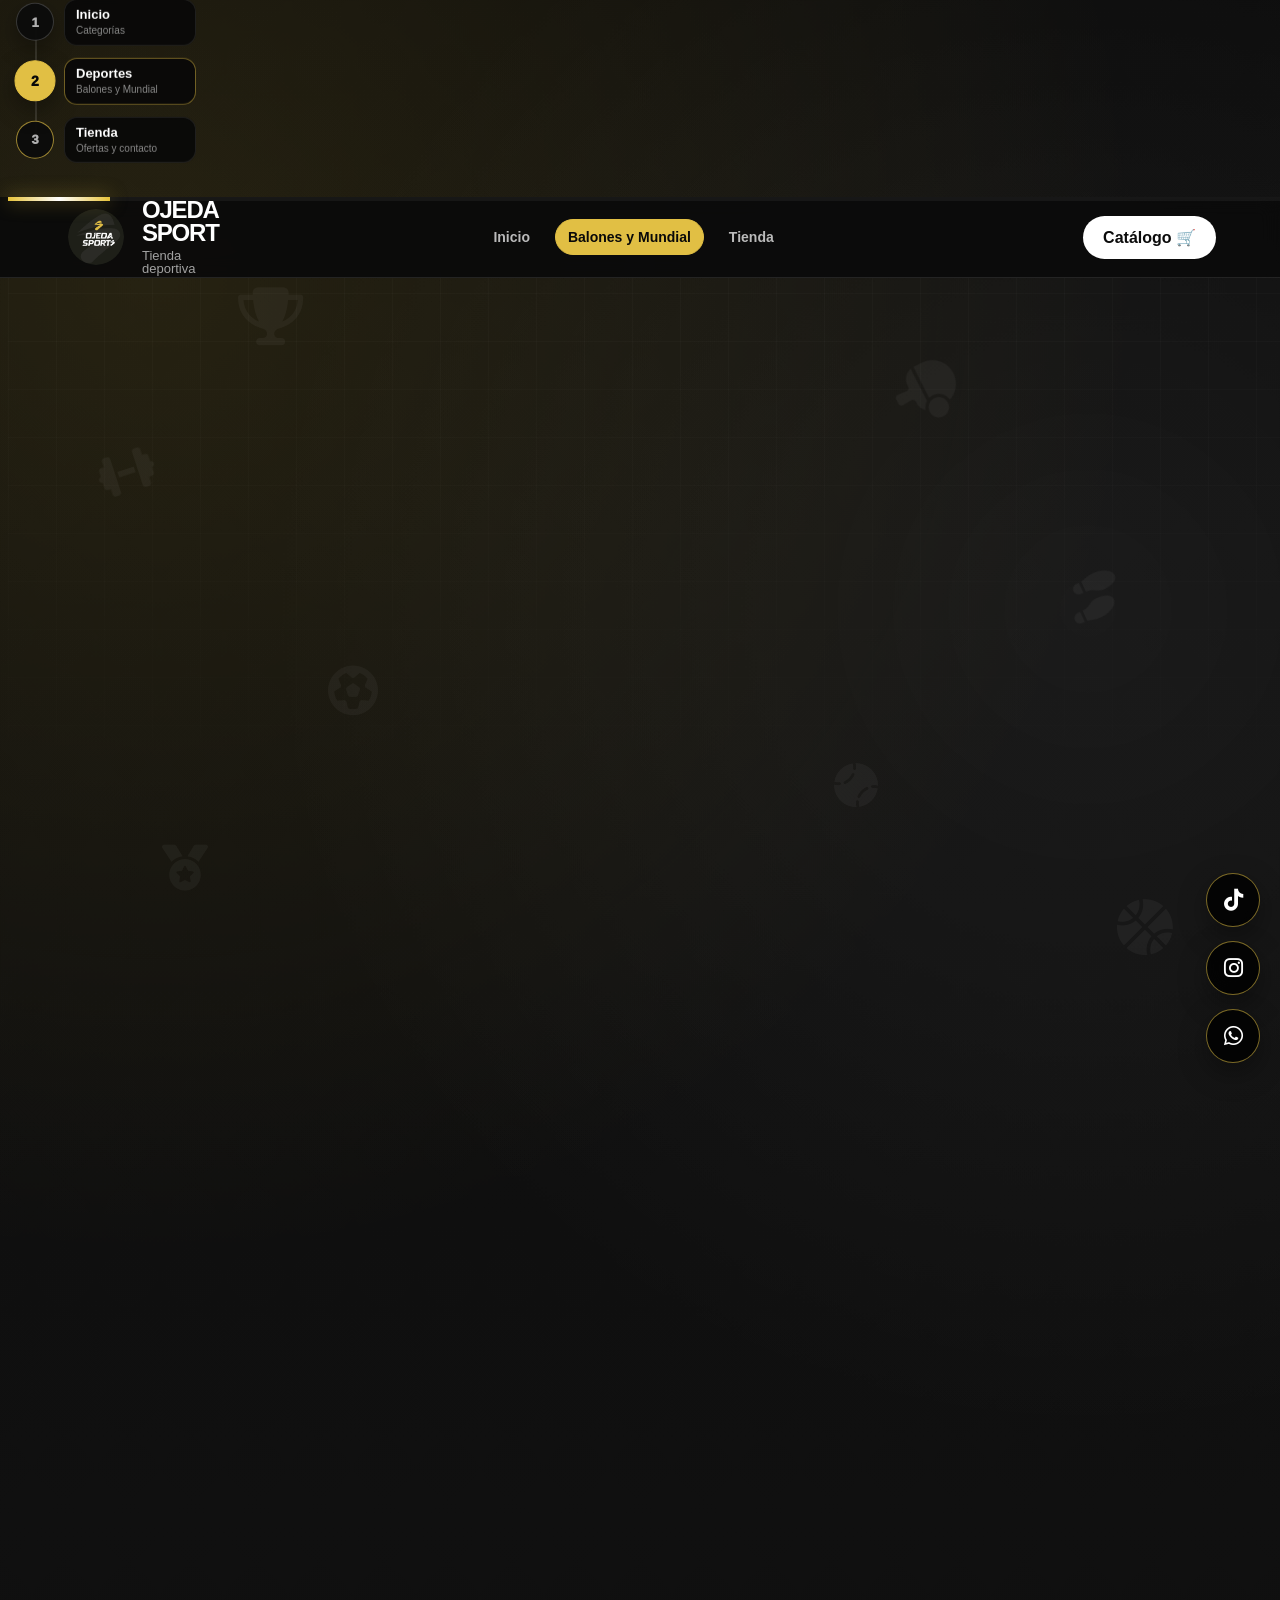
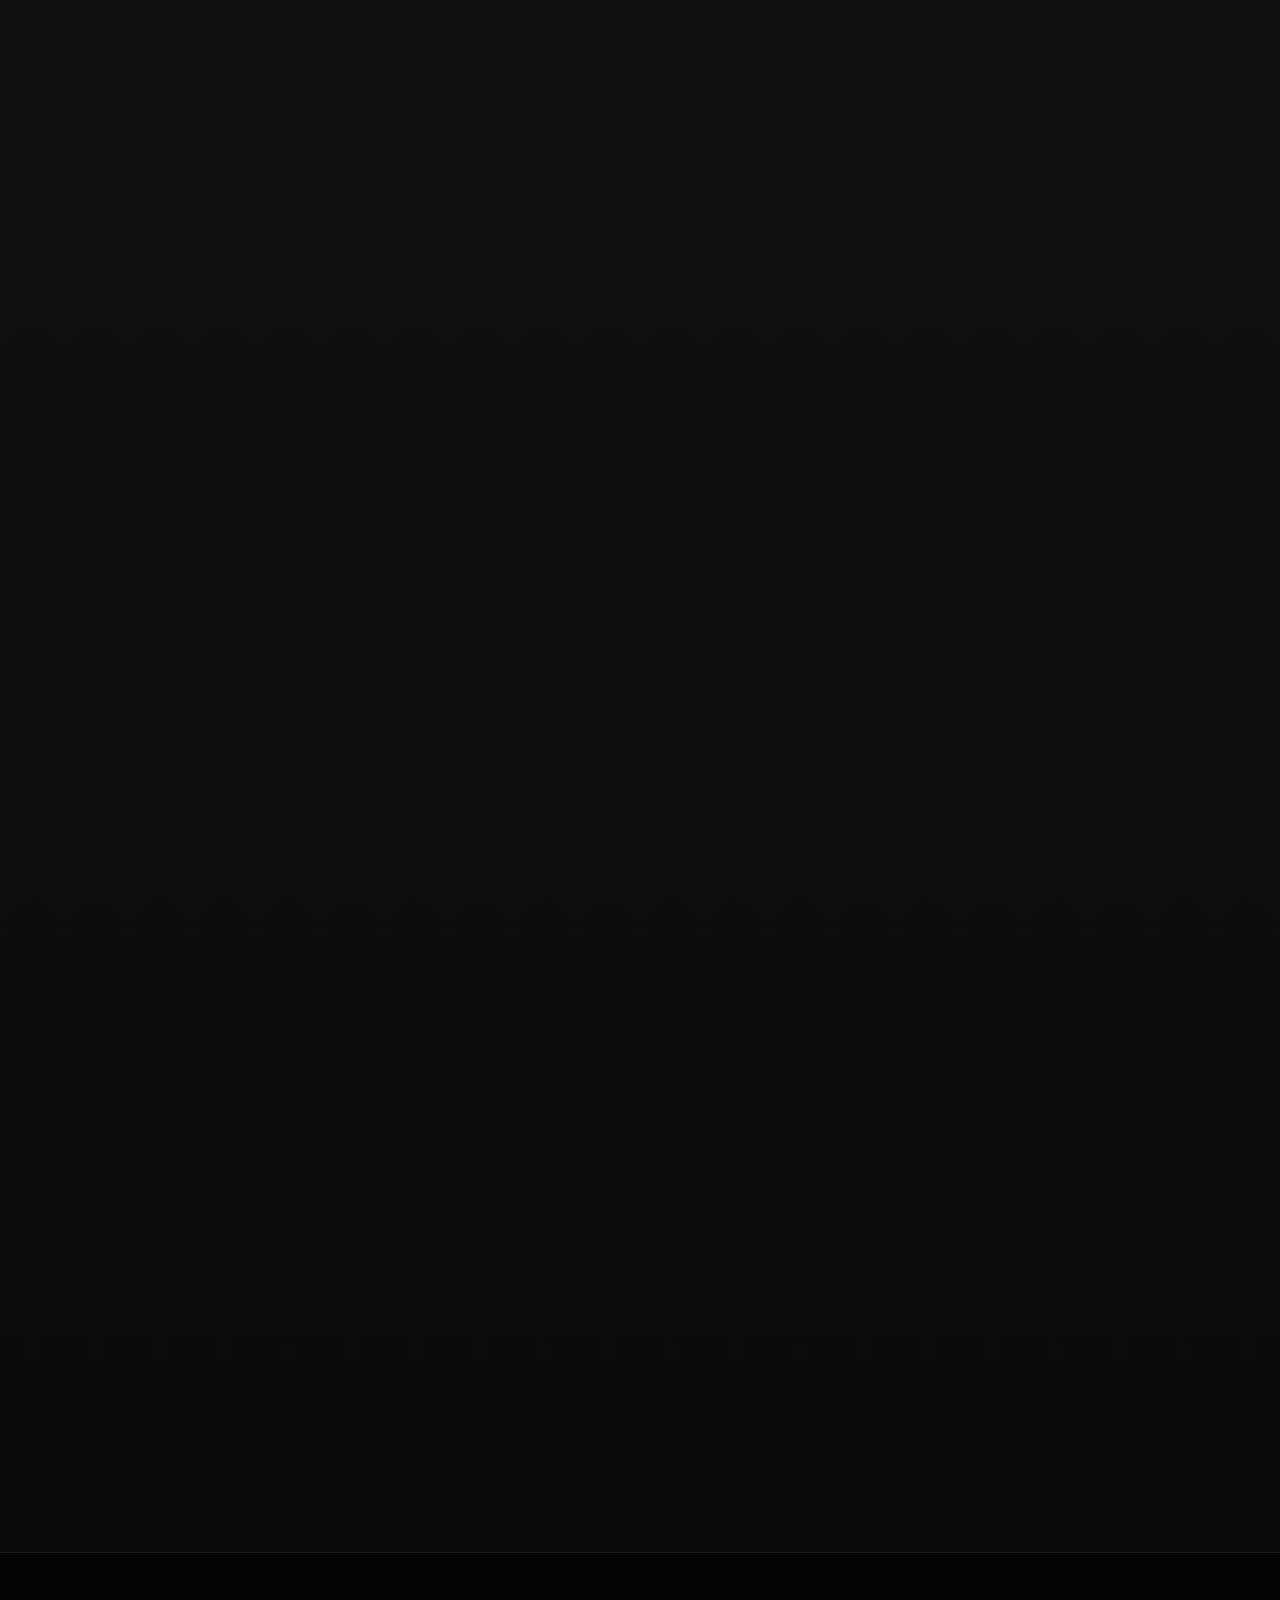
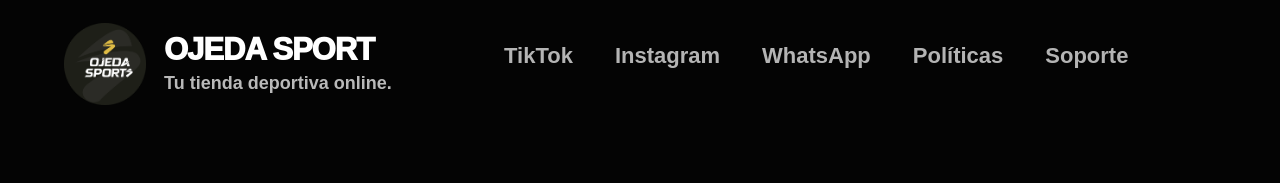
==== commit 028b0e01: "Mejora botones de continuidad y ruta lateral" ====
--- a/deportes.html
+++ b/deportes.html
@@ -1,6 +1,6 @@
 <!DOCTYPE html>
 
-<html lang="es"><head><meta charset="utf-8"/><meta content="width=device-width, initial-scale=1.0" name="viewport"/><title>Ojeda Sport | Balones y Zona Mundial</title><link href="https://cdnjs.cloudflare.com/ajax/libs/font-awesome/6.5.2/css/all.min.css" rel="stylesheet"/><link href="style.css?v=journey-4" rel="stylesheet"/></head><body class="site-step-2" data-site-step="2"><div class="global-sport-pattern">
+<html lang="es"><head><meta charset="utf-8"/><meta content="width=device-width, initial-scale=1.0" name="viewport"/><title>Ojeda Sport | Balones y Zona Mundial</title><link href="https://cdnjs.cloudflare.com/ajax/libs/font-awesome/6.5.2/css/all.min.css" rel="stylesheet"/><link href="style.css?v=journey-5" rel="stylesheet"/></head><body class="site-step-2" data-site-step="2"><div class="global-sport-pattern">
 <i class="fa-solid fa-trophy pattern-icon pattern-1"></i>
 <i class="fa-solid fa-dumbbell pattern-icon pattern-2"></i>
 <i class="fa-solid fa-futbol pattern-icon pattern-3"></i>
@@ -202,7 +202,7 @@
 <span>Argentina edición 2</span>
 </div>
 </div>
-</section><section class="container section page-switcher"><div class="page-journey-card"><div class="page-journey-icon"><i class="fa-solid fa-bag-shopping"></i></div><div class="page-journey-copy"><small>PASO 2 DE 3</small><h2>Siguiente: Más de Ojeda Sport</h2><p>Mira ofertas, videos, accesorios, atención y datos de compra.</p></div><div class="page-journey-actions"><a class="page-secondary" href="index.html">← Volver</a><a class="page-primary" href="tienda.html">Continuar a la tienda →</a></div></div></section></main><div class="floating-social">
+</section><section class="container section page-switcher"><div class="page-journey-card"><div class="page-journey-icon"><i class="fa-solid fa-bag-shopping"></i></div><div class="page-journey-copy"><small>PASO 2 DE 3</small><h2>Siguiente: Más de Ojeda Sport</h2><p>Mira ofertas, videos, accesorios, atención y datos de compra.</p></div><div class="page-journey-actions"><a class="page-secondary" href="index.html">← Volver</a><a class="page-primary" href="tienda.html"><span>Continuar a la tienda</span><span class="page-primary-arrow" aria-hidden="true">→</span></a></div></div></section></main><div class="floating-social">
 <a href="https://www.tiktok.com/@ojedasportss?_r=1&amp;_t=ZS-96QRAnDXPbF" rel="noopener" target="_blank" title="TikTok"><i class="fa-brands fa-tiktok"></i></a>
 <a href="https://www.instagram.com/ojedasportss?igsh=MXhkYnZ6b25zdWFqNQ==" rel="noopener" target="_blank" title="Instagram"><i class="fa-brands fa-instagram"></i></a>
 <a href="https://wa.me/584121068677" rel="noopener" target="_blank" title="WhatsApp"><i class="fa-brands fa-whatsapp"></i></a>
--- a/style.css
+++ b/style.css
@@ -6661,3 +6661,89 @@
     font-size: 10px !important;
   }
 }
+
+/* =========================================================
+   AJUSTE FINAL: CTA DE CONTINUIDAD + RUTA DESKTOP
+   ========================================================= */
+
+/* Botón principal más visible sin añadir otro color a la marca. */
+.page-journey-actions .page-primary {
+  justify-content: space-between !important;
+  gap: 14px !important;
+  padding: 7px 8px 7px 20px !important;
+  color: #ffffff !important;
+  background: rgba(8, 8, 8, 0.96) !important;
+  border: 1px solid rgba(225, 191, 68, 0.58) !important;
+  box-shadow: 0 12px 28px rgba(0, 0, 0, 0.24) !important;
+  transition: transform 0.25s ease, border-color 0.25s ease, box-shadow 0.25s ease !important;
+}
+
+.page-primary-arrow {
+  width: 38px;
+  height: 38px;
+  flex: 0 0 38px;
+  display: grid;
+  place-items: center;
+  border-radius: 50%;
+  background: #e1bf44;
+  color: #080808;
+  font-size: 23px;
+  font-weight: 950;
+  line-height: 1;
+  box-shadow: 0 8px 20px rgba(225, 191, 68, 0.22);
+  animation: pageArrowNudge 1.8s ease-in-out infinite;
+}
+
+@keyframes pageArrowNudge {
+  0%, 100% { transform: translateX(0); }
+  50% { transform: translateX(5px); }
+}
+
+@media (hover: hover) and (pointer: fine) {
+  .page-journey-actions .page-primary:hover {
+    transform: translateY(-3px) !important;
+    border-color: #e1bf44 !important;
+    box-shadow: 0 18px 36px rgba(0, 0, 0, 0.34) !important;
+  }
+
+  .page-journey-actions .page-primary:hover .page-primary-arrow {
+    transform: translateX(6px) scale(1.04);
+  }
+
+  .page-journey-card {
+    transition: transform 0.25s ease, border-color 0.25s ease !important;
+  }
+
+  .page-journey-card:hover {
+    transform: translateY(-2px);
+    border-color: rgba(225, 191, 68, 0.42);
+  }
+}
+
+/* Evita que la ruta lateral quede parcialmente debajo del header
+   en ventanas bajas, zoom alto o pantallas con poca altura útil. */
+@media (min-width: 1101px) {
+  .journey-rail {
+    top: calc(50% + 58px) !important;
+  }
+}
+
+@media (max-width: 768px) {
+  .page-journey-actions .page-primary {
+    min-height: 54px !important;
+    padding-left: 18px !important;
+  }
+
+  .page-primary-arrow {
+    width: 40px;
+    height: 40px;
+    flex-basis: 40px;
+    font-size: 24px;
+  }
+}
+
+@media (prefers-reduced-motion: reduce) {
+  .page-primary-arrow {
+    animation: none !important;
+  }
+}
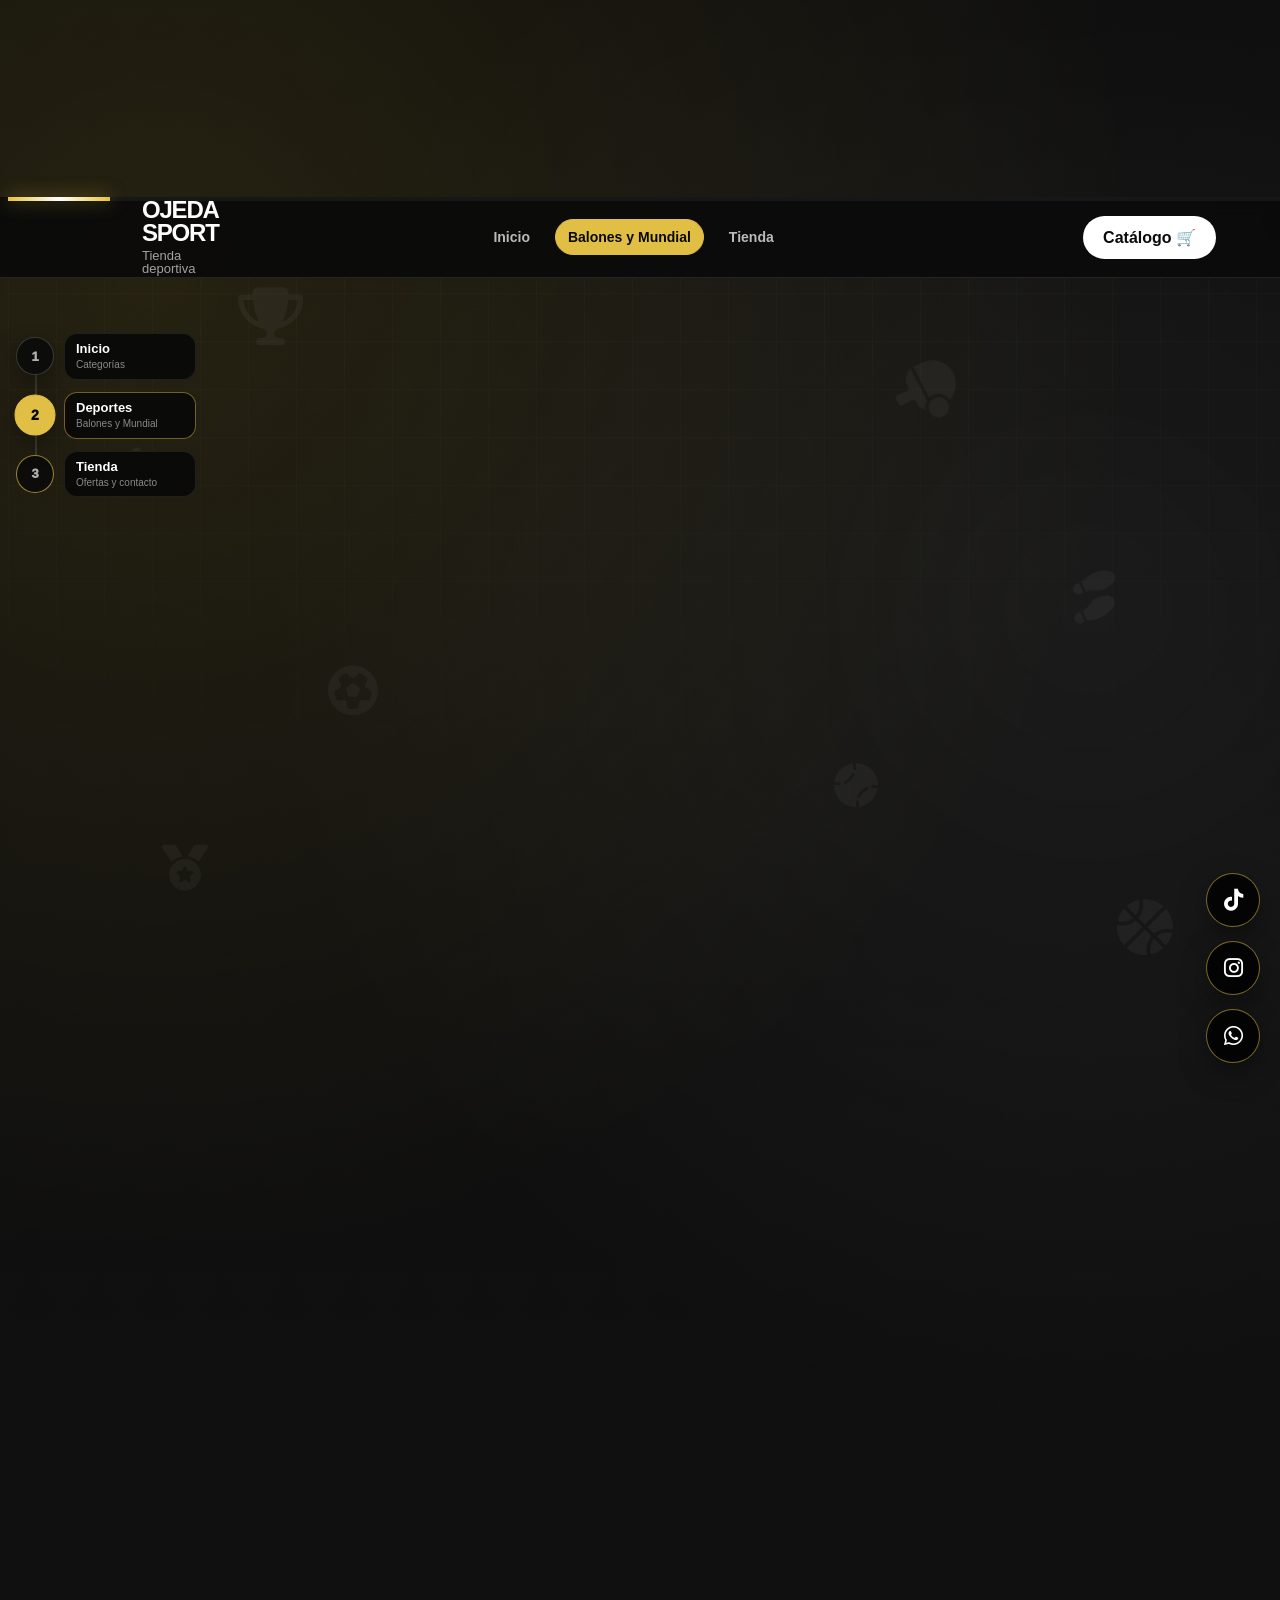
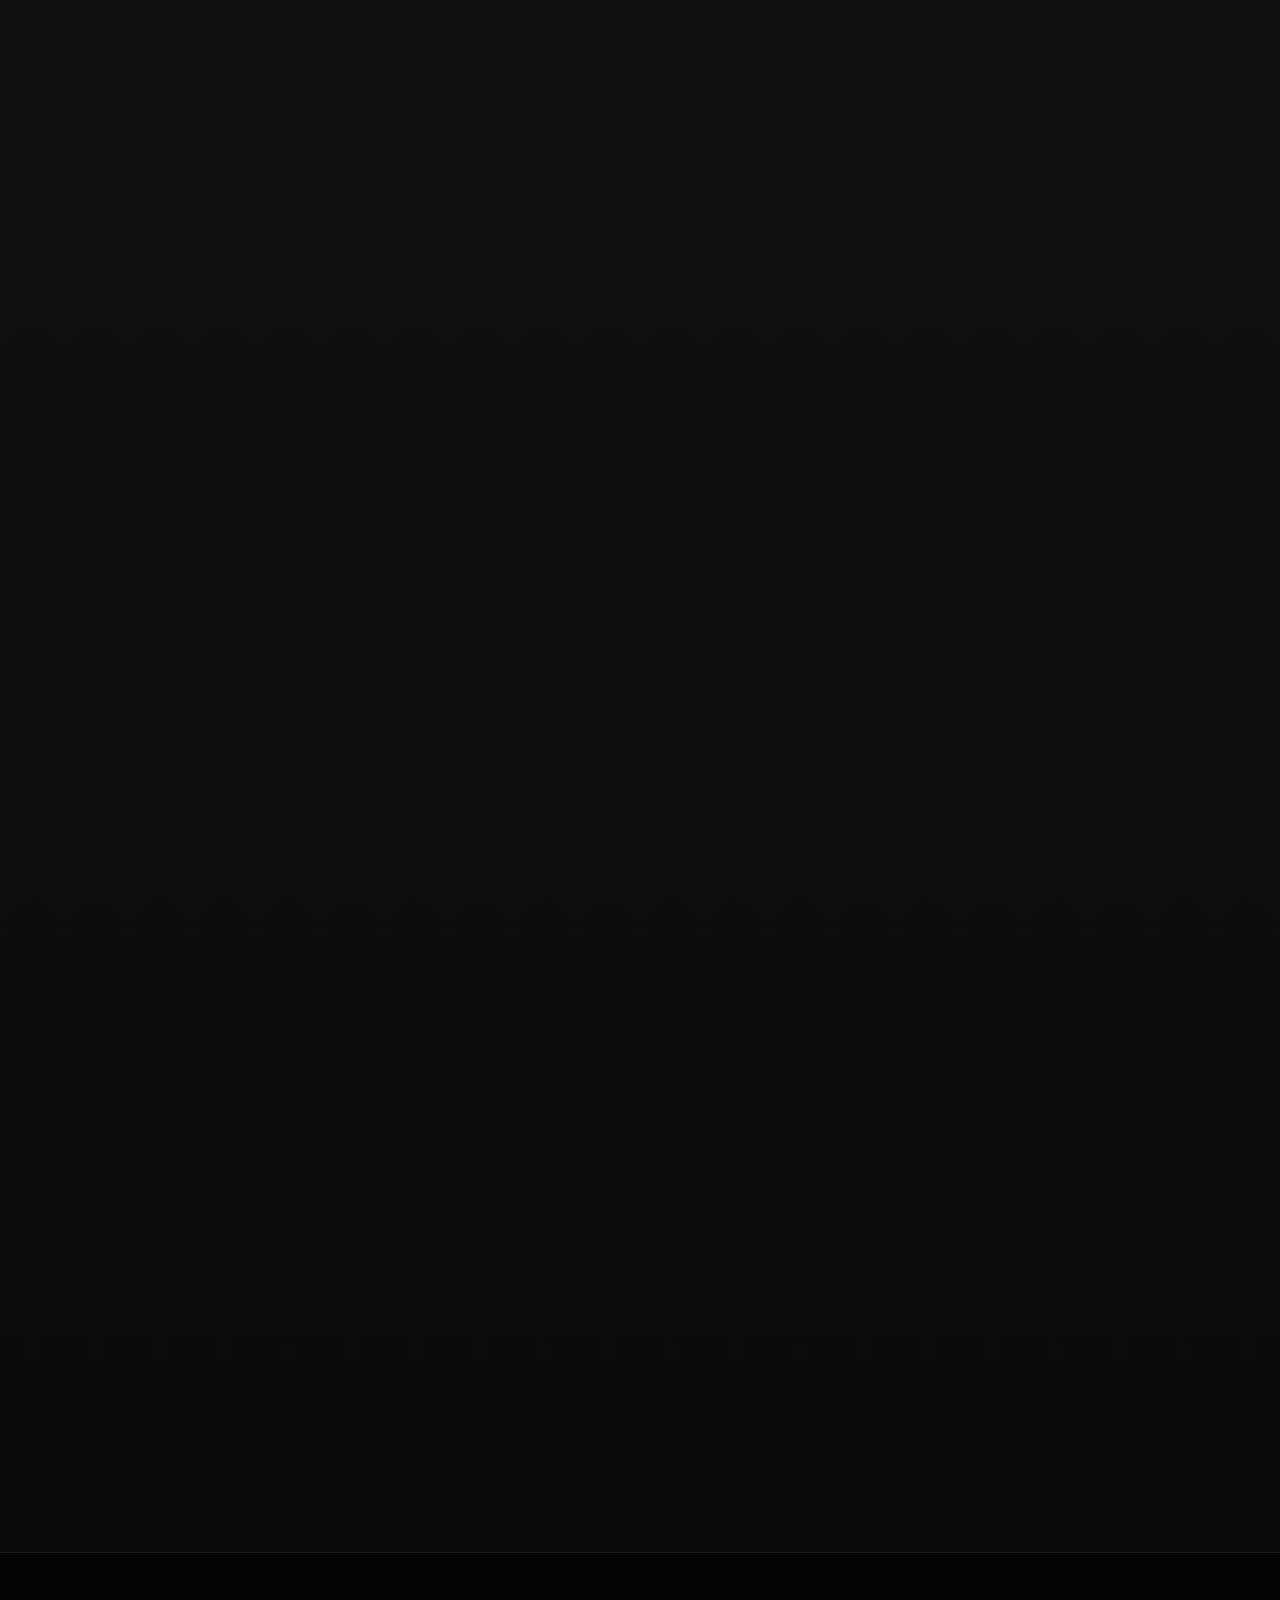
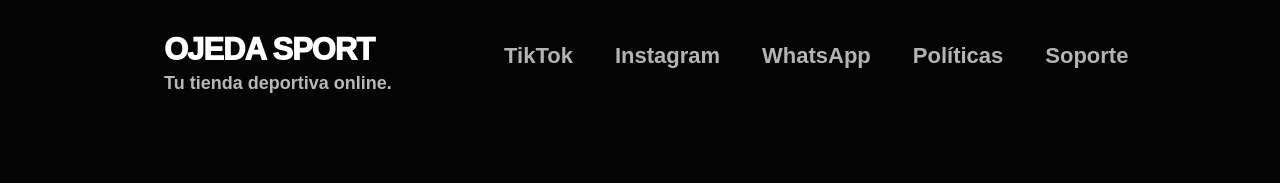
==== commit eccb0838: "Activa CTA animado también en móvil" ====
--- a/deportes.html
+++ b/deportes.html
@@ -1,6 +1,6 @@
 <!DOCTYPE html>
 
-<html lang="es"><head><meta charset="utf-8"/><meta content="width=device-width, initial-scale=1.0" name="viewport"/><title>Ojeda Sport | Balones y Zona Mundial</title><link href="https://cdnjs.cloudflare.com/ajax/libs/font-awesome/6.5.2/css/all.min.css" rel="stylesheet"/><link href="style.css?v=journey-5" rel="stylesheet"/></head><body class="site-step-2" data-site-step="2"><div class="global-sport-pattern">
+<html lang="es"><head><meta charset="utf-8"/><meta content="width=device-width, initial-scale=1.0" name="viewport"/><title>Ojeda Sport | Balones y Zona Mundial</title><link href="https://cdnjs.cloudflare.com/ajax/libs/font-awesome/6.5.2/css/all.min.css" rel="stylesheet"/><link href="style.css?v=journey-6" rel="stylesheet"/></head><body class="site-step-2" data-site-step="2"><div class="global-sport-pattern">
 <i class="fa-solid fa-trophy pattern-icon pattern-1"></i>
 <i class="fa-solid fa-dumbbell pattern-icon pattern-2"></i>
 <i class="fa-solid fa-futbol pattern-icon pattern-3"></i>
--- a/style.css
+++ b/style.css
@@ -6747,3 +6747,38 @@
     animation: none !important;
   }
 }
+
+/* =========================================================
+   AJUSTE DEFINITIVO: CTA PASO 1 + RUTA LATERAL DESKTOP
+   ========================================================= */
+
+/* En la primera página invertimos el contraste del botón tanto en
+   computadora como en teléfono: fondo amarillo y flecha blanca animada. */
+body.site-step-1 .page-journey-actions .page-primary {
+  color: #080808 !important;
+  background: linear-gradient(135deg, #f0cf4a 0%, #e1bf44 58%, #c79f18 100%) !important;
+  border-color: rgba(255, 255, 255, 0.34) !important;
+  box-shadow: 0 14px 32px rgba(225, 191, 68, 0.24) !important;
+}
+
+body.site-step-1 .page-journey-actions .page-primary .page-primary-arrow {
+  background: #ffffff !important;
+  color: #080808 !important;
+  box-shadow: 0 8px 22px rgba(0, 0, 0, 0.22) !important;
+}
+
+@media (min-width: 769px) and (hover: hover) and (pointer: fine) {
+  body.site-step-1 .page-journey-actions .page-primary:hover {
+    border-color: #ffffff !important;
+    box-shadow: 0 18px 38px rgba(225, 191, 68, 0.32) !important;
+  }
+}
+
+/* En computadora la ruta comienza debajo del header, en vez de
+   centrarse verticalmente y quedar parcialmente tapada en ventanas bajas. */
+@media (min-width: 1101px) {
+  .journey-rail {
+    top: clamp(205px, 28vh, 285px) !important;
+    transform: none !important;
+  }
+}
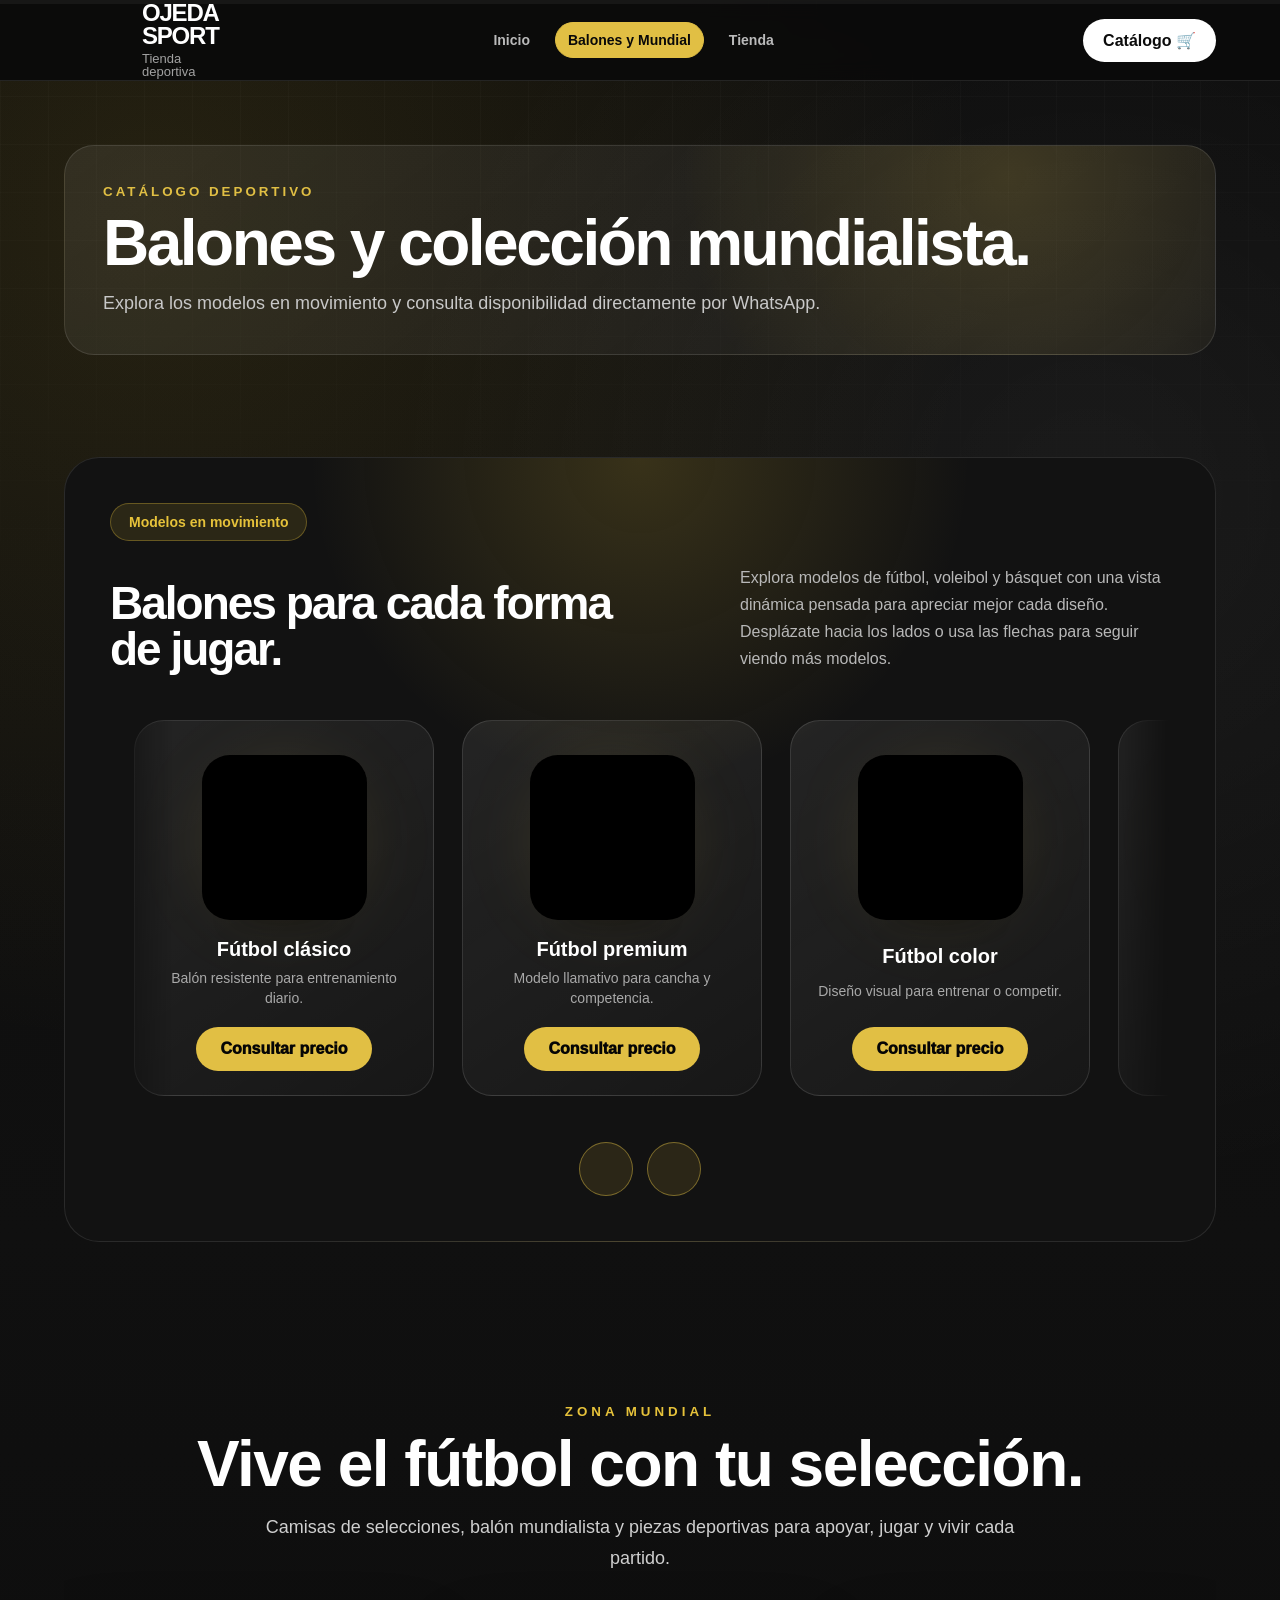
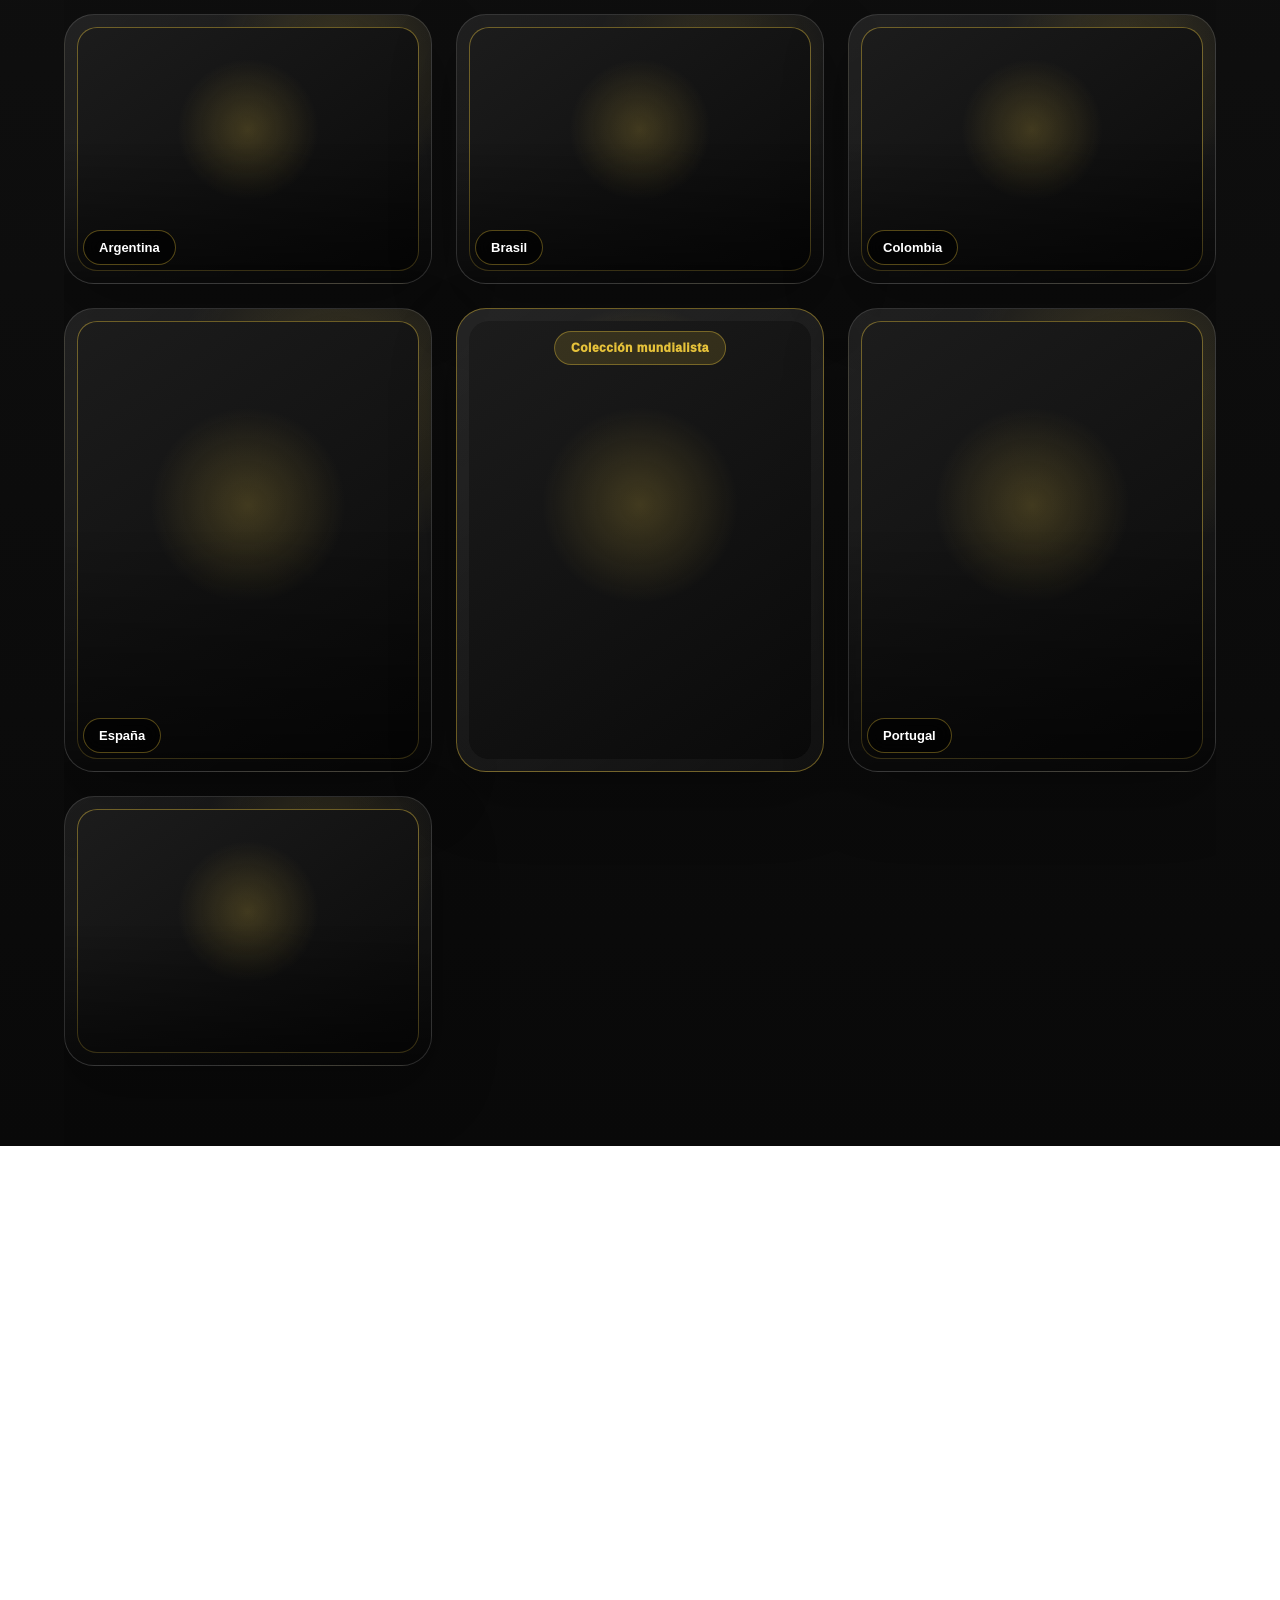
==== commit 29ab636a: "Agrega iconos móviles y elimina ruta lateral PC" ====
--- a/deportes.html
+++ b/deportes.html
@@ -1,6 +1,6 @@
 <!DOCTYPE html>
 
-<html lang="es"><head><meta charset="utf-8"/><meta content="width=device-width, initial-scale=1.0" name="viewport"/><title>Ojeda Sport | Balones y Zona Mundial</title><link href="https://cdnjs.cloudflare.com/ajax/libs/font-awesome/6.5.2/css/all.min.css" rel="stylesheet"/><link href="style.css?v=journey-6" rel="stylesheet"/></head><body class="site-step-2" data-site-step="2"><div class="global-sport-pattern">
+<html lang="es"><head><meta charset="utf-8"/><meta content="width=device-width, initial-scale=1.0" name="viewport"/><title>Ojeda Sport | Balones y Zona Mundial</title><link href="https://cdnjs.cloudflare.com/ajax/libs/font-awesome/6.5.2/css/all.min.css" rel="stylesheet"/><link href="style.css?v=journey-7" rel="stylesheet"/></head><body class="site-step-2" data-site-step="2"><div class="global-sport-pattern">
 <i class="fa-solid fa-trophy pattern-icon pattern-1"></i>
 <i class="fa-solid fa-dumbbell pattern-icon pattern-2"></i>
 <i class="fa-solid fa-futbol pattern-icon pattern-3"></i>
@@ -23,7 +23,7 @@
 <nav aria-label="Páginas principales" class="site-pages-nav"><a data-page="inicio" href="index.html">Inicio</a><a aria-current="page" class="active-page" data-page="deportes" href="deportes.html">Balones y Mundial</a><a data-page="tienda" href="tienda.html">Tienda</a></nav>
 <a class="cart-btn" href="https://wa.me/584121068677?text=Hola,%20quiero%20consultar%20el%20catálogo%20disponible" rel="noopener" target="_blank">Catálogo 🛒</a>
 </div>
-<div aria-label="Recorrido por el sitio" class="mobile-page-tabs"><a aria-label="Ir a Inicio" class="journey-step-link" href="index.html" role="button"><span class="journey-step-number">1</span><span class="journey-step-text"><strong>Inicio</strong><small>Categorías</small></span></a><a aria-current="page" aria-label="Ir a Deportes" class="journey-step-link is-current" href="deportes.html" role="button"><span class="journey-step-number">2</span><span class="journey-step-text"><strong>Deportes</strong><small>Balones y Mundial</small></span></a><a aria-label="Ir a Tienda" class="journey-step-link is-next" href="tienda.html" role="button"><span class="journey-step-number">3</span><span class="journey-step-text"><strong>Tienda</strong><small>Ofertas y contacto</small></span></a></div></header><nav aria-label="Recorrido por el sitio" class="journey-rail"><a class="journey-step-link" href="index.html"><span class="journey-step-number">1</span><span class="journey-step-text"><strong>Inicio</strong><small>Categorías</small></span></a><a aria-current="page" class="journey-step-link is-current" href="deportes.html"><span class="journey-step-number">2</span><span class="journey-step-text"><strong>Deportes</strong><small>Balones y Mundial</small></span></a><a class="journey-step-link is-next" href="tienda.html"><span class="journey-step-number">3</span><span class="journey-step-text"><strong>Tienda</strong><small>Ofertas y contacto</small></span></a></nav><main><section class="container section page-intro">
+<div aria-label="Recorrido por el sitio" class="mobile-page-tabs"><a aria-label="Ir a Inicio" class="journey-step-link" href="index.html" role="button"><span class="journey-step-number">1</span><span class="journey-step-text"><strong>Inicio</strong><small>Categorías</small></span></a><a aria-current="page" aria-label="Ir a Deportes" class="journey-step-link is-current" href="deportes.html" role="button"><span class="journey-step-number">2</span><span class="journey-step-text"><strong>Deportes</strong><small>Balones y Mundial</small></span></a><a aria-label="Ir a Tienda" class="journey-step-link is-next" href="tienda.html" role="button"><span class="journey-step-number">3</span><span class="journey-step-text"><strong>Tienda</strong><small>Ofertas y contacto</small></span></a></div></header><main><section class="container section page-intro">
 <div class="page-intro-box">
 <small>Catálogo deportivo</small>
 <h1>Balones y colección mundialista.</h1>
--- a/style.css
+++ b/style.css
@@ -6782,3 +6782,112 @@
     transform: none !important;
   }
 }
+
+/* =========================================================
+   AJUSTE FINAL: OCULTAR RUTA LATERAL SOLO EN COMPUTADORA
+   La navegación horizontal del teléfono se mantiene igual.
+   ========================================================= */
+@media (min-width: 1101px) {
+  .journey-rail {
+    display: none !important;
+  }
+}
+
+
+/* =========================================================
+   AJUSTE FINAL: SIN RUTA LATERAL EN PC + ICONOS EN MÓVIL
+   ========================================================= */
+
+/* La ruta vertical fue eliminada del HTML. Esta regla queda como respaldo. */
+@media (min-width: 1101px) {
+  .journey-rail {
+    display: none !important;
+  }
+}
+
+/* Muestra en teléfonos los iconos deportivos del fondo.
+   Se mantienen estáticos para no afectar la fluidez. */
+@media (max-width: 768px) {
+  .global-sport-pattern {
+    display: block !important;
+    position: fixed !important;
+    inset: 0 !important;
+    width: 100vw !important;
+    height: 100vh !important;
+    overflow: hidden !important;
+    pointer-events: none !important;
+    z-index: 0 !important;
+    opacity: 1 !important;
+  }
+
+  .global-sport-pattern .pattern-icon {
+    display: block !important;
+    position: absolute !important;
+    color: rgba(255, 255, 255, 0.055) !important;
+    line-height: 1 !important;
+    opacity: 1 !important;
+    filter: none !important;
+    animation: none !important;
+    transform: none !important;
+  }
+
+  .global-sport-pattern .pattern-1 {
+    top: 11% !important;
+    left: 7% !important;
+    font-size: 36px !important;
+  }
+
+  .global-sport-pattern .pattern-2 {
+    top: 30% !important;
+    left: 5% !important;
+    font-size: 30px !important;
+    transform: rotate(-18deg) !important;
+  }
+
+  .global-sport-pattern .pattern-3 {
+    top: 53% !important;
+    left: 12% !important;
+    font-size: 34px !important;
+  }
+
+  .global-sport-pattern .pattern-4 {
+    top: 42% !important;
+    right: 8% !important;
+    font-size: 30px !important;
+    transform: rotate(-22deg) !important;
+  }
+
+  .global-sport-pattern .pattern-5 {
+    top: 73% !important;
+    left: 8% !important;
+    font-size: 32px !important;
+  }
+
+  .global-sport-pattern .pattern-6 {
+    top: 82% !important;
+    right: 7% !important;
+    font-size: 37px !important;
+  }
+
+  .global-sport-pattern .pattern-7 {
+    top: 62% !important;
+    right: 27% !important;
+    font-size: 30px !important;
+  }
+
+  .global-sport-pattern .pattern-8 {
+    top: 19% !important;
+    right: 10% !important;
+    font-size: 34px !important;
+    transform: rotate(16deg) !important;
+  }
+
+  header,
+  main,
+  footer,
+  .mobile-page-tabs,
+  .floating-social {
+    position: relative;
+    z-index: 2;
+  }
+}
